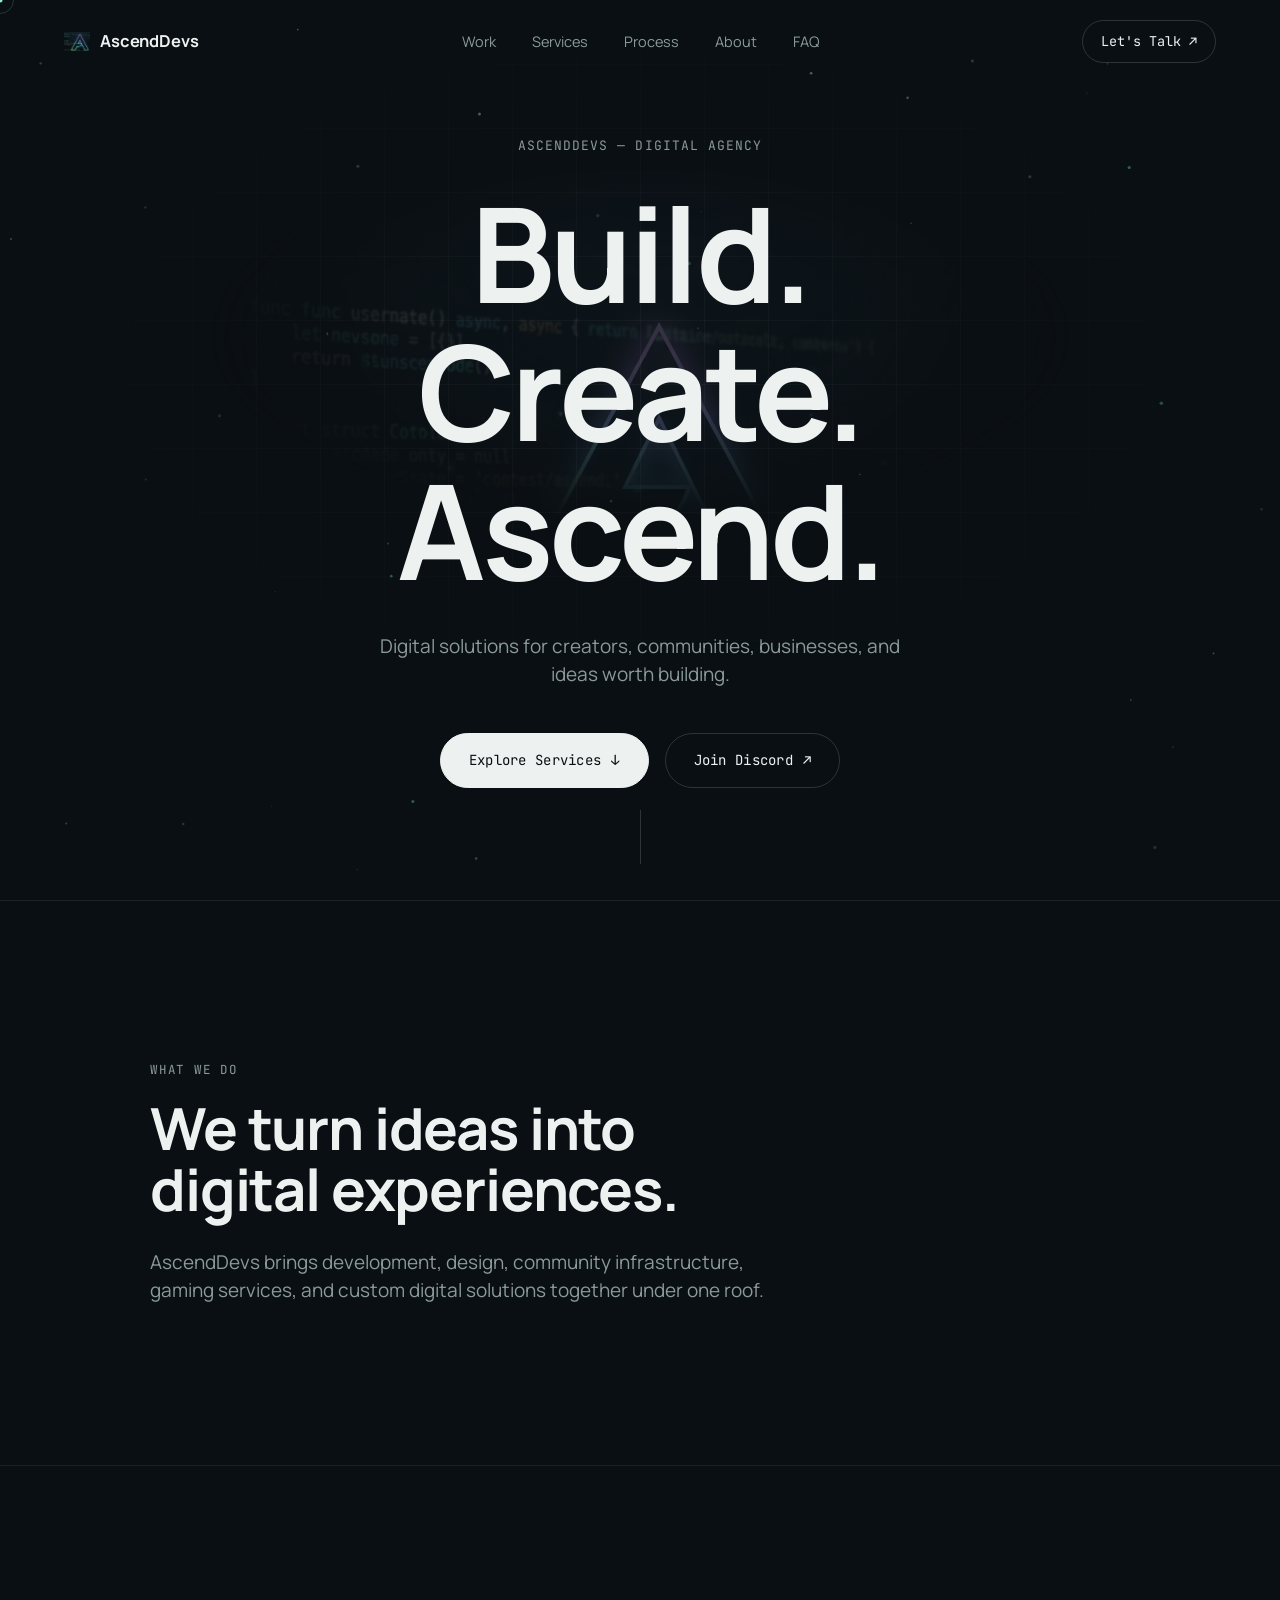
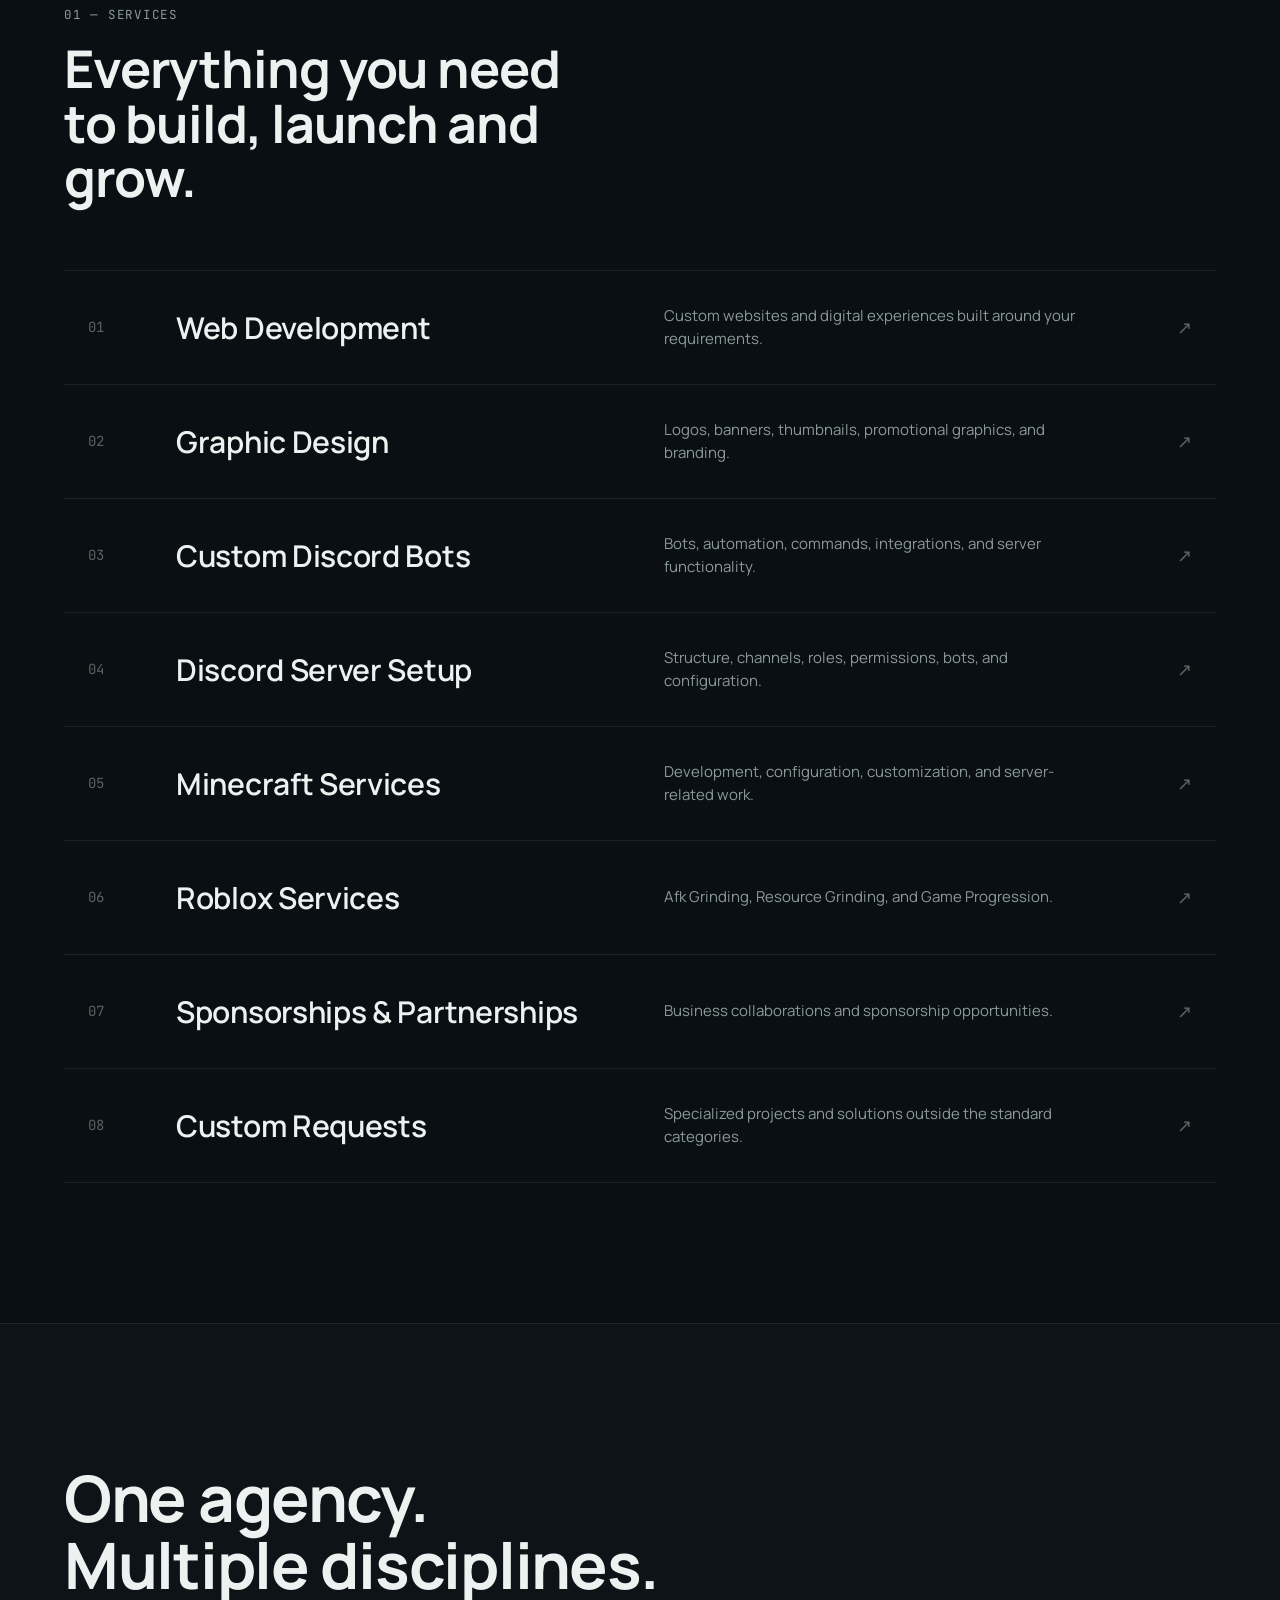
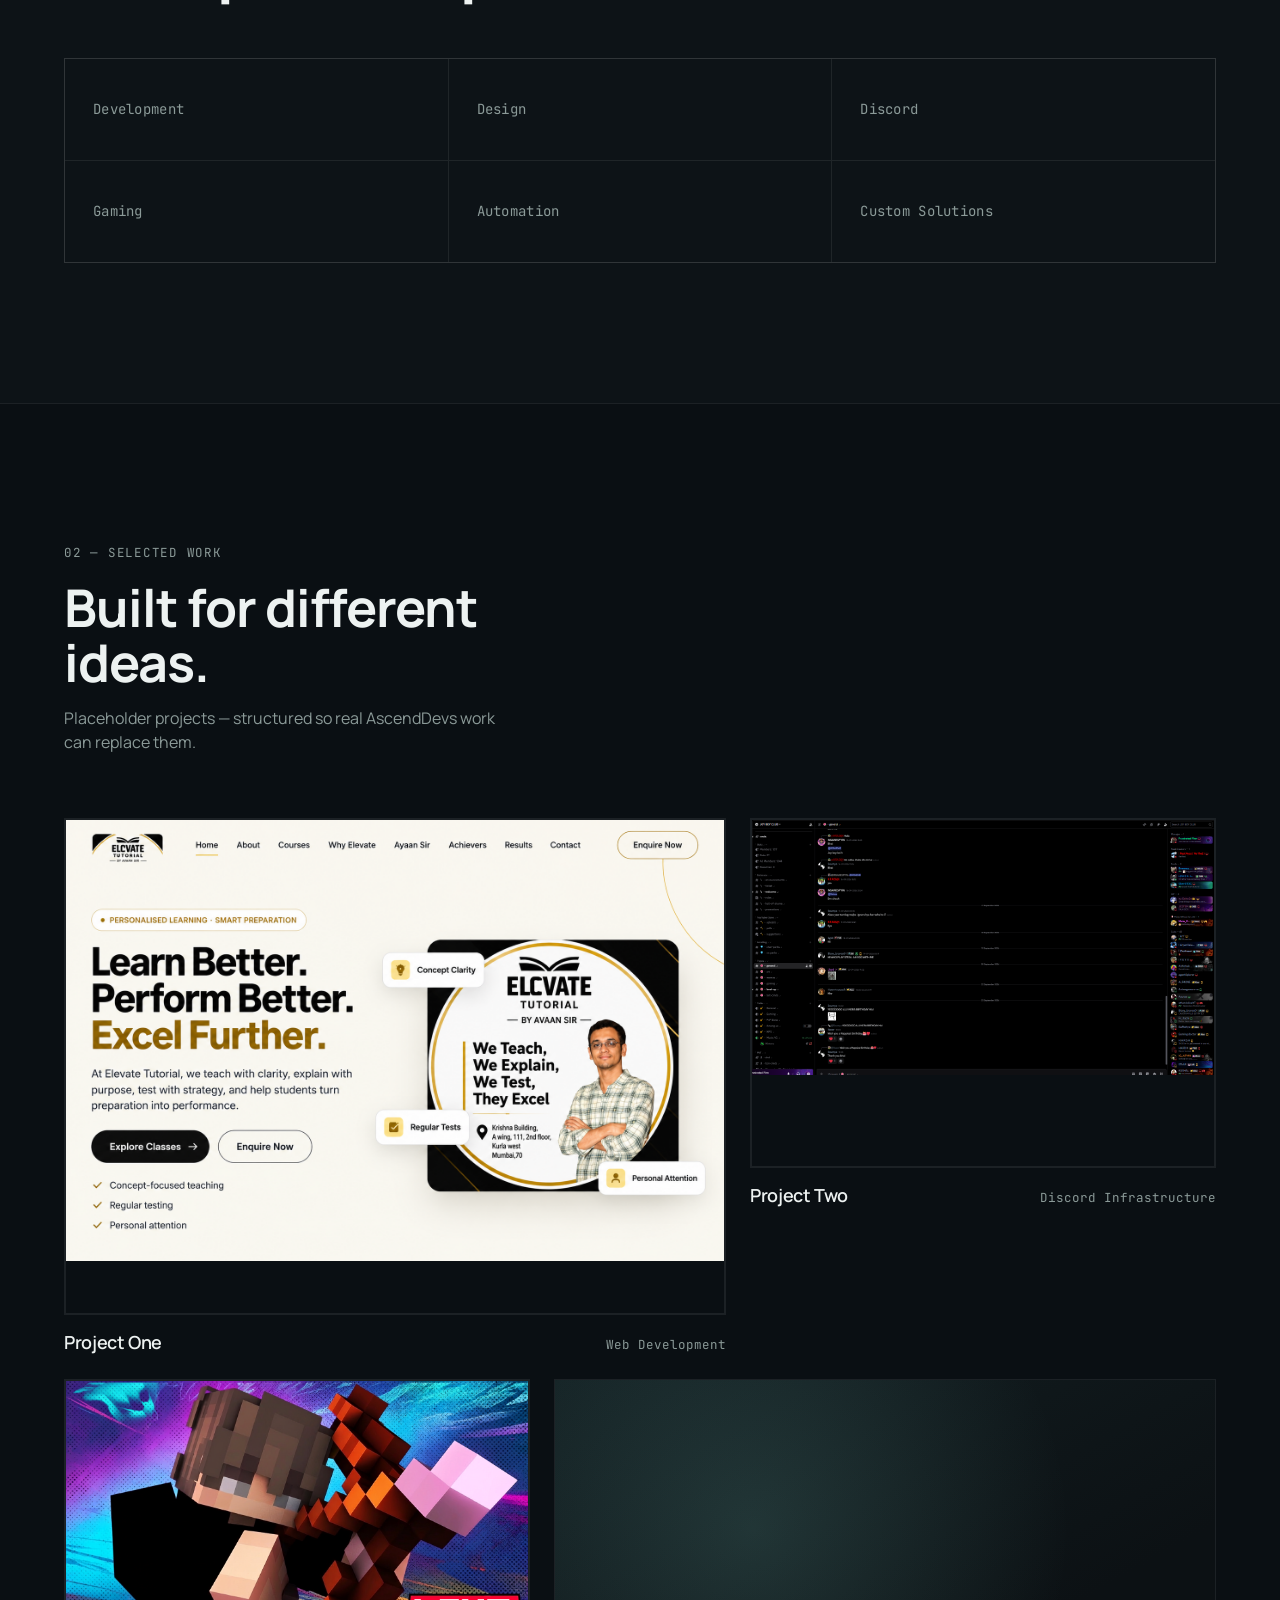
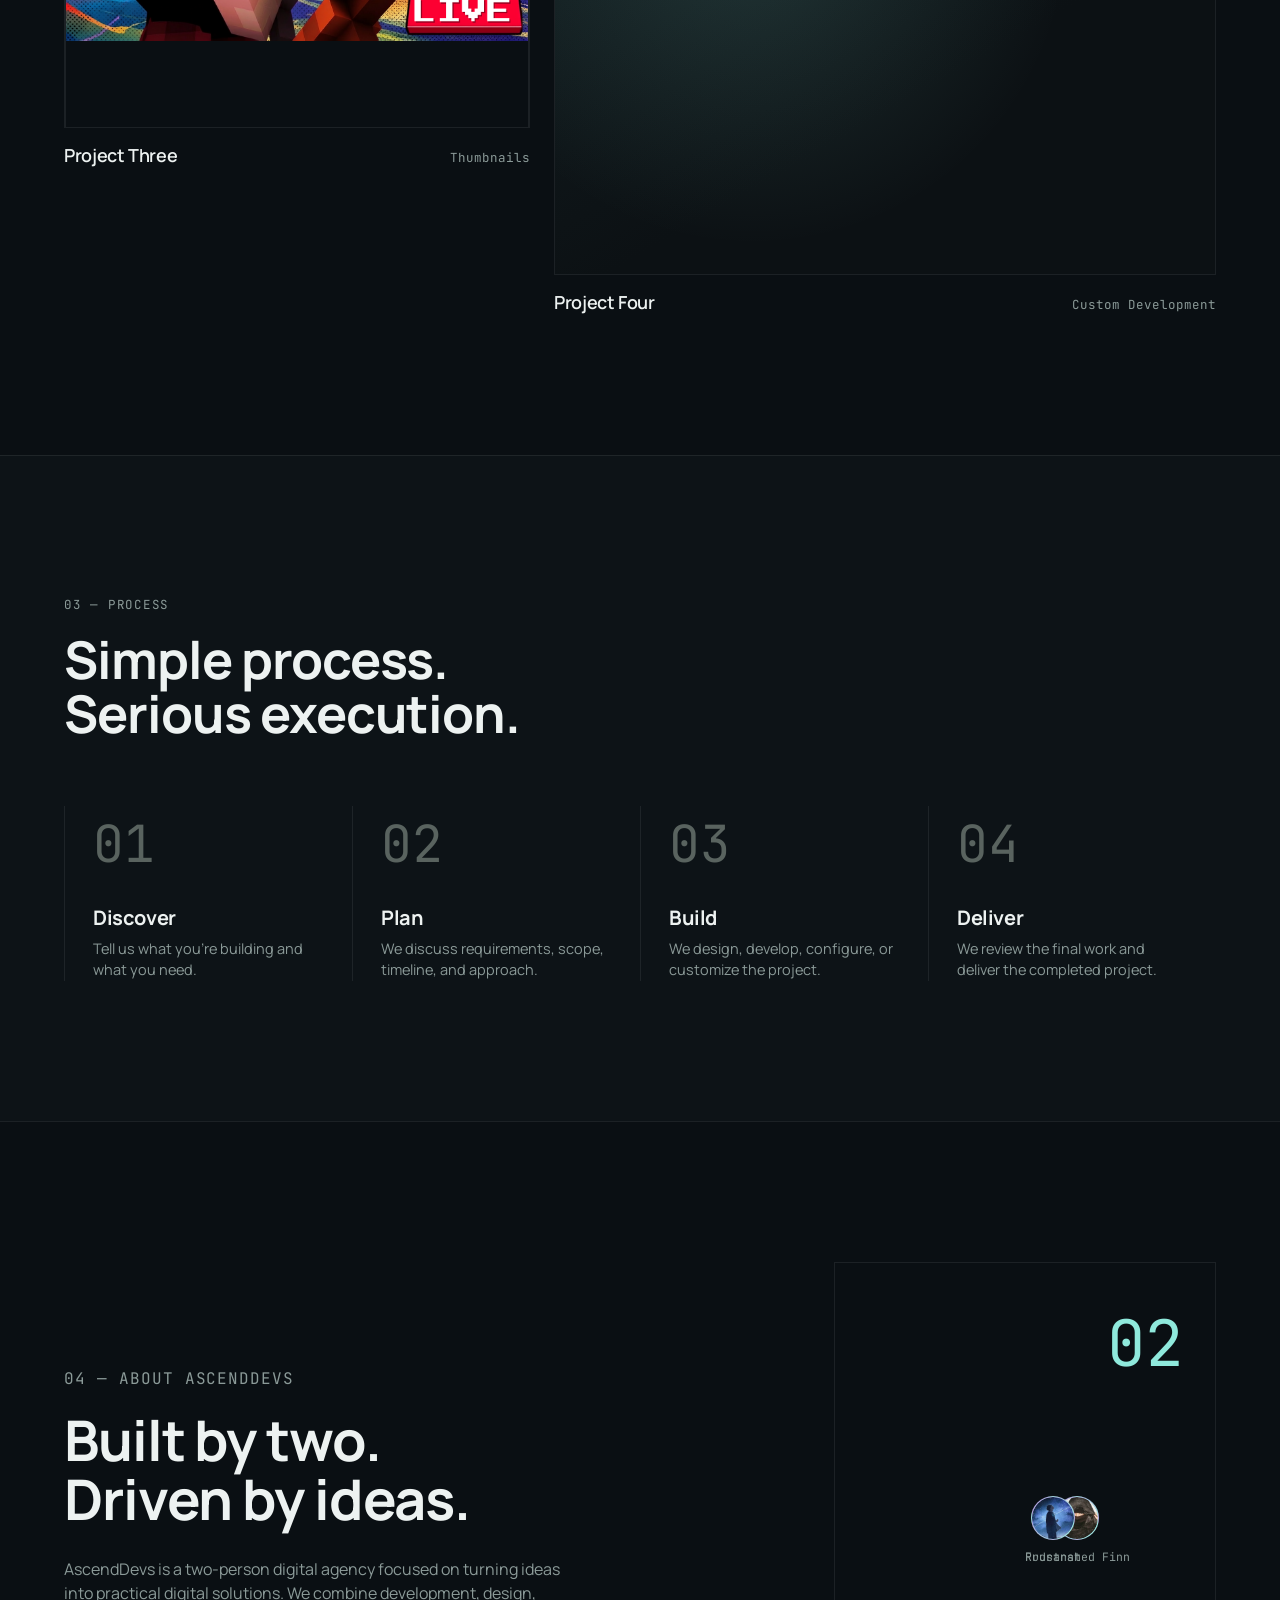
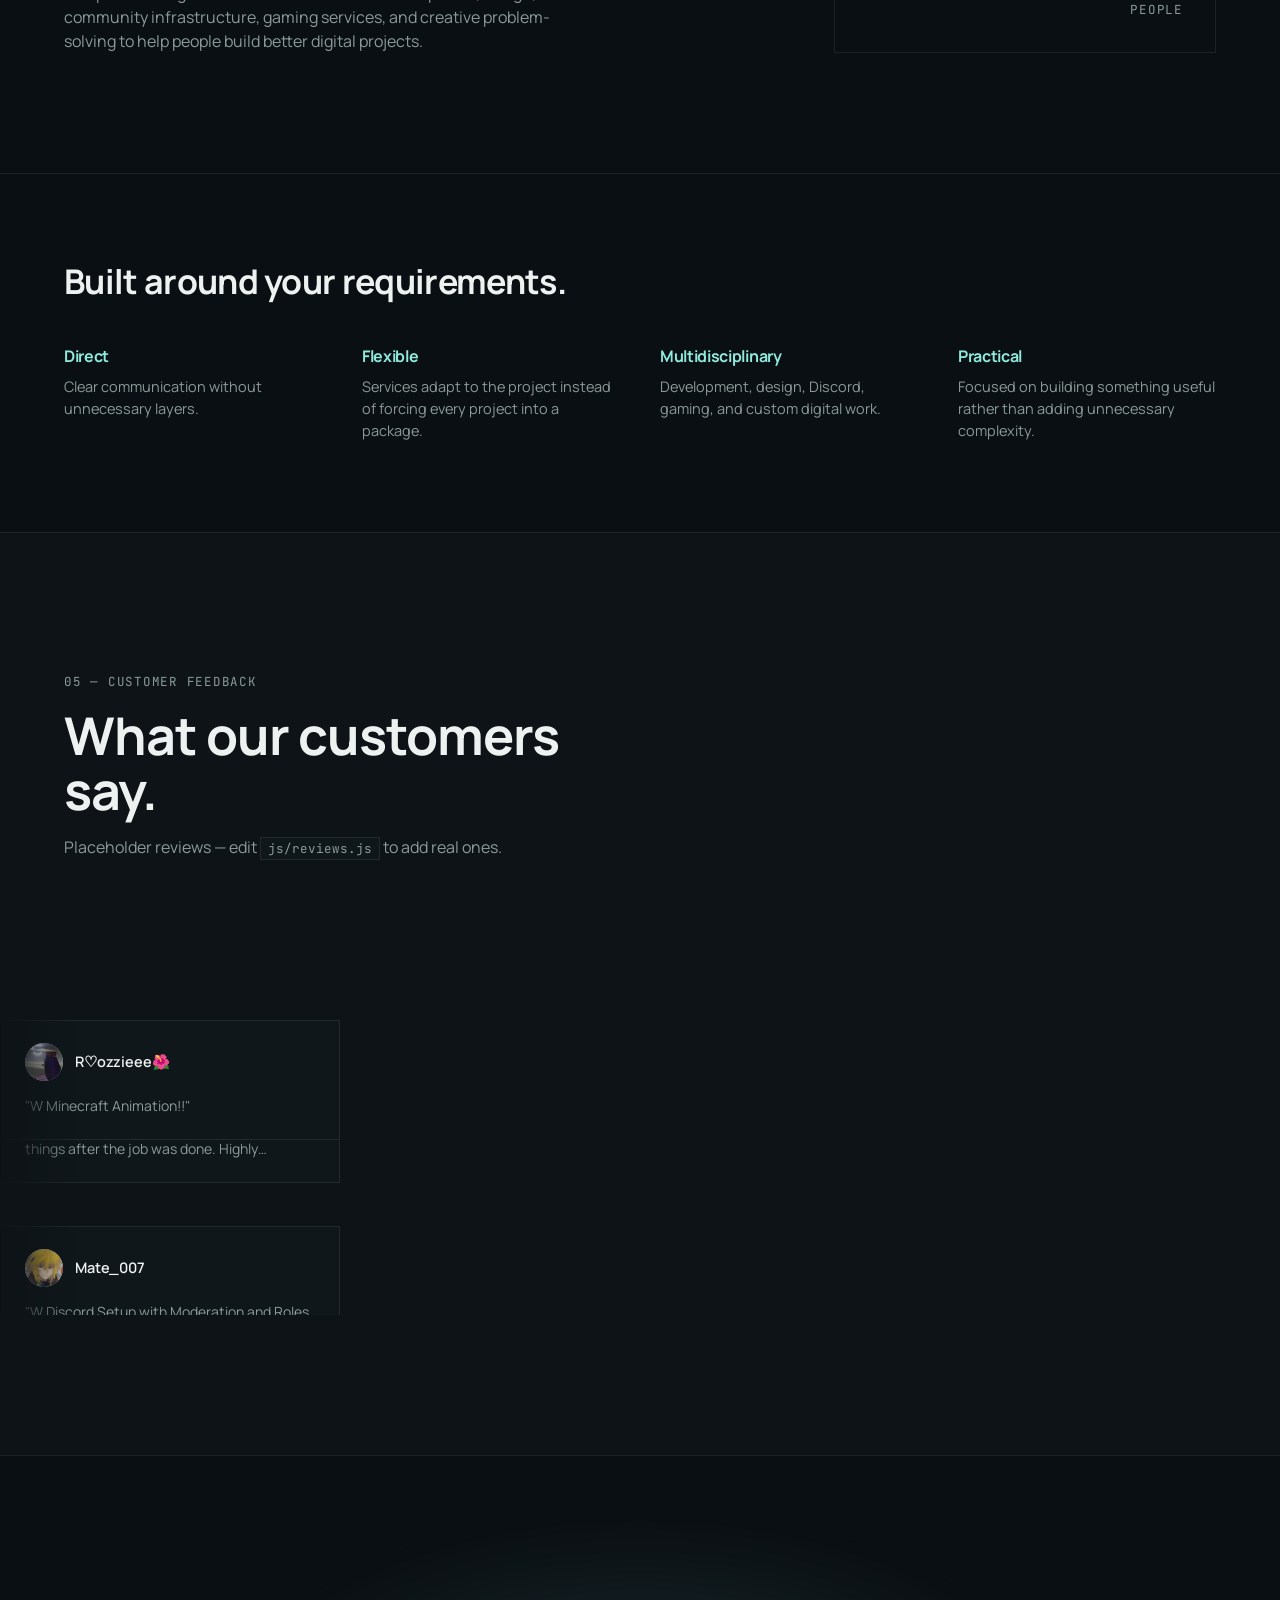
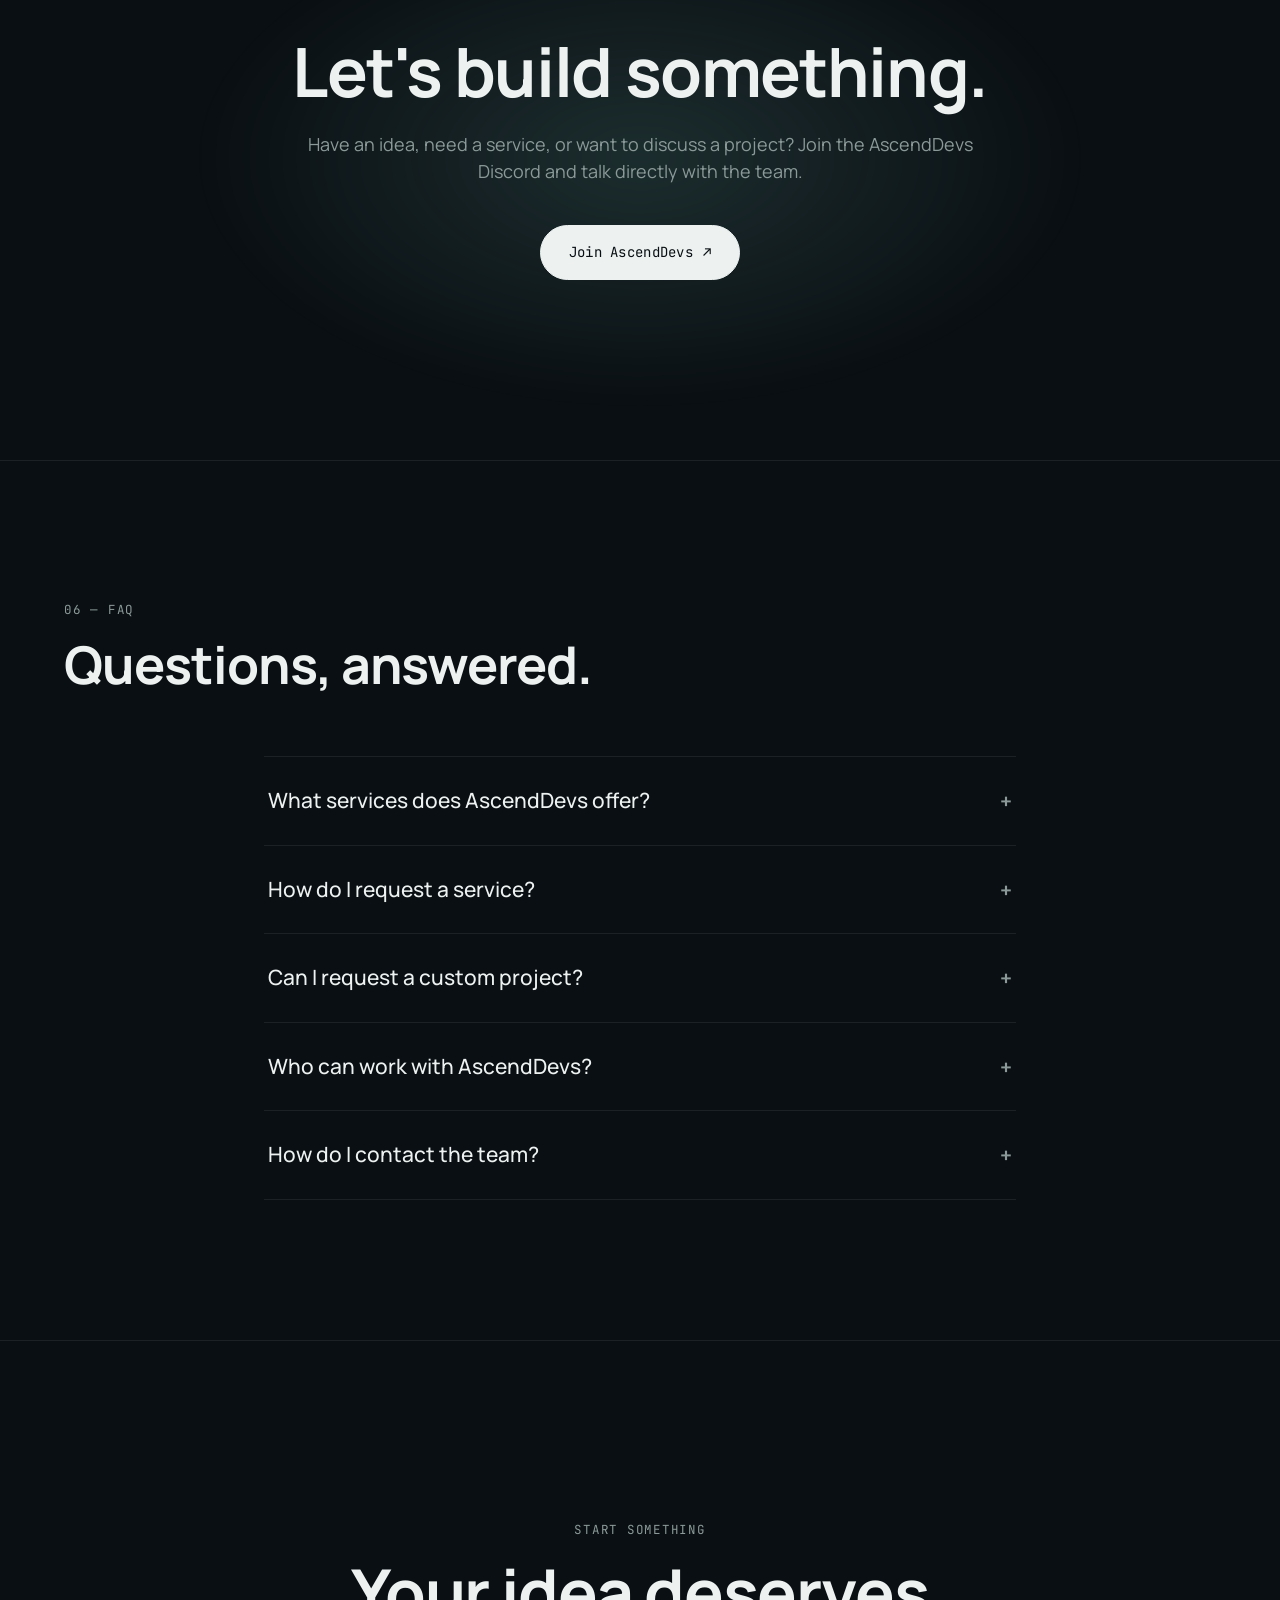
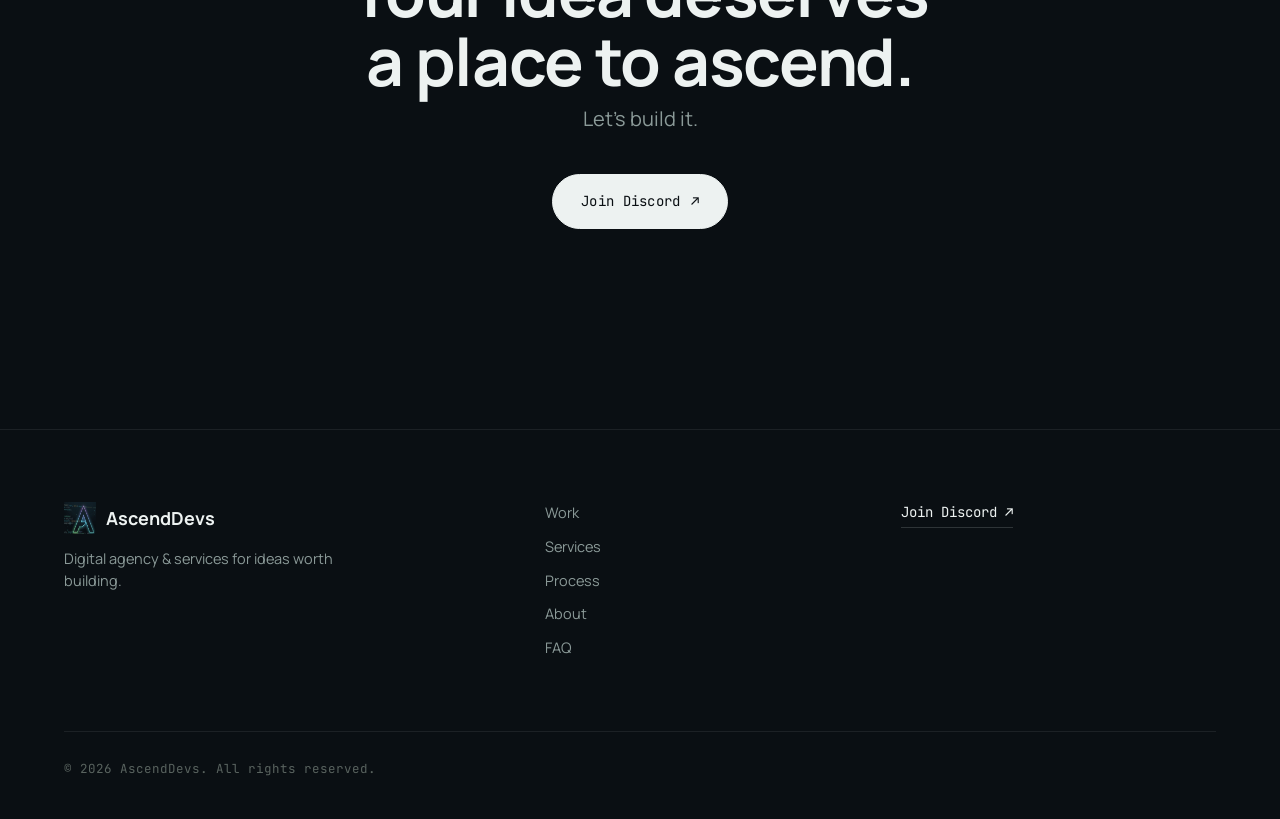
==== index.html @ 1dfc88ed "Add files via upload" ====
<!DOCTYPE html>
<html lang="en">
<head>
<meta charset="UTF-8">
<meta name="viewport" content="width=device-width, initial-scale=1.0, viewport-fit=cover">
<title>AscendDevs — Digital Agency & Services</title>
<meta name="description" content="AscendDevs is a professional digital agency providing web development, graphic design, custom Discord bots, Discord setup, Minecraft, Roblox, sponsorship, and custom digital services.">
<meta name="theme-color" content="#0a0f13">

<meta property="og:title" content="AscendDevs — Digital Agency & Services">
<meta property="og:description" content="Digital solutions for creators, communities, businesses, and ideas worth building.">
<meta property="og:type" content="website">
<meta property="og:image" content="assets/images/hero-visual.png">

<link rel="icon" type="image/png" sizes="32x32" href="assets/icons/favicon-32.png">
<link rel="icon" type="image/png" sizes="16x16" href="assets/icons/favicon-16.png">
<link rel="apple-touch-icon" sizes="180x180" href="assets/icons/favicon-180.png">

<link rel="preconnect" href="https://fonts.googleapis.com">
<link rel="preconnect" href="https://fonts.gstatic.com" crossorigin>
<link href="https://fonts.googleapis.com/css2?family=Manrope:wght@400;500;600;700;800&family=JetBrains+Mono:wght@400;500&display=swap" rel="stylesheet">

<link rel="stylesheet" href="css/style.css">
</head>
<body>

<!-- Loader -->
<div class="loader" id="loader" aria-hidden="true">
  <span class="loader__mark">AscendDevs</span>
</div>

<div class="cursor" id="cursor" aria-hidden="true">
  <span class="cursor__dot"></span>
  <span class="cursor__ring"></span>
</div>

<a class="skip-link" href="#main">Skip to content</a>

<!-- ============ NAV ============ -->
<header class="nav" id="nav">
  <div class="nav__inner">
    <a href="#top" class="nav__brand" aria-label="AscendDevs home">
      <img src="assets/logo/logo-icon-transparent.png" alt="" class="nav__mark" width="28" height="28">
      <span>AscendDevs</span>
    </a>

    <nav class="nav__links" aria-label="Primary">
      <a href="#work">Work</a>
      <a href="#services">Services</a>
      <a href="#process">Process</a>
      <a href="#about">About</a>
      <a href="#faq">FAQ</a>
    </nav>

    <a href="https://discord.gg/WDzhZU5xwJ" class="nav__cta" target="_blank" rel="noopener">
      Let's Talk <span class="arrow">↗</span>
    </a>

    <button class="nav__toggle" id="navToggle" aria-label="Open menu" aria-expanded="false" aria-controls="mobileMenu">
      <span></span><span></span>
    </button>
  </div>
</header>

<!-- Mobile menu -->
<div class="mobile-menu" id="mobileMenu">
  <nav aria-label="Mobile">
    <a href="#work">Work</a>
    <a href="#services">Services</a>
    <a href="#process">Process</a>
    <a href="#about">About</a>
    <a href="#faq">FAQ</a>
    <a href="https://discord.gg/WDzhZU5xwJ" target="_blank" rel="noopener" class="mobile-menu__cta">Join Discord ↗</a>
  </nav>
</div>

<main id="main">

  <!-- ============ HERO ============ -->
  <section class="hero" id="top">
    <div class="hero__field" aria-hidden="true">
      <img src="assets/images/hero-visual.png" alt="" class="hero__visual">
      <div class="hero__grid"></div>
      <canvas id="heroCanvas" class="hero__canvas"></canvas>
    </div>

    <div class="hero__content">
      <p class="reveal-line hero__label">AscendDevs — Digital Agency</p>
      <h1 class="hero__headline">
        <span class="reveal-line">Build.</span>
        <span class="reveal-line">Create.</span>
        <span class="reveal-line">Ascend.</span>
      </h1>
      <p class="reveal-line hero__sub">Digital solutions for creators, communities, businesses, and ideas worth building.</p>

      <div class="reveal-line hero__actions">
        <a href="#services" class="btn btn--primary">Explore Services <span class="arrow arrow--down">↓</span></a>
        <a href="https://discord.gg/WDzhZU5xwJ" target="_blank" rel="noopener" class="btn btn--ghost">Join Discord <span class="arrow">↗</span></a>
      </div>
    </div>

    <div class="hero__scroll" aria-hidden="true">
      <span></span>
    </div>
  </section>

  <!-- ============ INTRO ============ -->
  <section class="intro">
    <div class="intro__inner">
      <p class="eyebrow reveal">What we do</p>
      <h2 class="intro__statement reveal">We turn ideas into digital experiences.</h2>
      <p class="intro__body reveal">AscendDevs brings development, design, community infrastructure, gaming services, and custom digital solutions together under one roof.</p>
    </div>
  </section>

  <!-- ============ SERVICES ============ -->
  <section class="services" id="services">
    <div class="section-head">
      <p class="eyebrow reveal">01 — Services</p>
      <h2 class="reveal">Everything you need to build, launch and grow.</h2>
    </div>

    <div class="service-list">

      <a class="service-row reveal" href="#discord-cta">
        <span class="service-row__num">01</span>
        <span class="service-row__name">Web Development</span>
        <span class="service-row__desc">Custom websites and digital experiences built around your requirements.</span>
        <span class="service-row__arrow">↗</span>
      </a>

      <a class="service-row reveal" href="#discord-cta">
        <span class="service-row__num">02</span>
        <span class="service-row__name">Graphic Design</span>
        <span class="service-row__desc">Logos, banners, thumbnails, promotional graphics, and branding.</span>
        <span class="service-row__arrow">↗</span>
      </a>

      <a class="service-row reveal" href="#discord-cta">
        <span class="service-row__num">03</span>
        <span class="service-row__name">Custom Discord Bots</span>
        <span class="service-row__desc">Bots, automation, commands, integrations, and server functionality.</span>
        <span class="service-row__arrow">↗</span>
      </a>

      <a class="service-row reveal" href="#discord-cta">
        <span class="service-row__num">04</span>
        <span class="service-row__name">Discord Server Setup</span>
        <span class="service-row__desc">Structure, channels, roles, permissions, bots, and configuration.</span>
        <span class="service-row__arrow">↗</span>
      </a>

      <a class="service-row reveal" href="#discord-cta">
        <span class="service-row__num">05</span>
        <span class="service-row__name">Minecraft Services</span>
        <span class="service-row__desc">Development, configuration, customization, and server-related work.</span>
        <span class="service-row__arrow">↗</span>
      </a>

      <a class="service-row reveal" href="#discord-cta">
        <span class="service-row__num">06</span>
        <span class="service-row__name">Roblox Services</span>
        <span class="service-row__desc">Afk Grinding, Resource Grinding, and Game Progression.</span>
        <span class="service-row__arrow">↗</span>
      </a>

      <a class="service-row reveal" href="#discord-cta">
        <span class="service-row__num">07</span>
        <span class="service-row__name">Sponsorships &amp; Partnerships</span>
        <span class="service-row__desc">Business collaborations and sponsorship opportunities.</span>
        <span class="service-row__arrow">↗</span>
      </a>

      <a class="service-row reveal" href="#discord-cta">
        <span class="service-row__num">08</span>
        <span class="service-row__name">Custom Requests</span>
        <span class="service-row__desc">Specialized projects and solutions outside the standard categories.</span>
        <span class="service-row__arrow">↗</span>
      </a>

    </div>
  </section>

  <!-- ============ CAPABILITIES ============ -->
  <section class="capabilities">
    <div class="capabilities__inner">
      <h2 class="reveal">One agency.<br>Multiple disciplines.</h2>
      <ul class="capabilities__list">
        <li class="reveal">Development</li>
        <li class="reveal">Design</li>
        <li class="reveal">Discord</li>
        <li class="reveal">Gaming</li>
        <li class="reveal">Automation</li>
        <li class="reveal">Custom Solutions</li>
      </ul>
    </div>
  </section>

  <!-- ============ SELECTED WORK ============ -->
  <section class="work" id="work">
    <div class="section-head">
      <p class="eyebrow reveal">02 — Selected work</p>
      <h2 class="reveal">Built for different ideas.</h2>
      <p class="section-head__note reveal">Placeholder projects — structured so real AscendDevs work can replace them.</p>
    </div>

    <div class="work-grid">
      <a class="work-item work-item--a reveal" href="#discord-cta">
        <div class="work-item__frame">
          <div class="work-item__frame">
       <img
          src="assets/images/project-1.png"
          alt="Discord Infrastructure"
          class="work-item__image"
  >
      </div>
        </div>
        <div class="work-item__meta">
          <h3>Project One</h3>
          <span>Web Development</span>
        </div>
      </a>

      <a class="work-item work-item--b reveal" href="#discord-cta">
        <div class="work-item__frame">
          <div class="work-item__frame">
      <img
         src="assets/images/project-2.png"
         alt="Discord Infrastructure"
         class="work-item__image"
  >
      </div>
        </div>
        <div class="work-item__meta">
          <h3>Project Two</h3>
          <span>Discord Infrastructure</span>
        </div>
      </a>

      <a class="work-item work-item--c reveal" href="#discord-cta">
        <div class="work-item__frame">
          <div class="work-item__frame">
      <img
         src="assets/images/project-3.png"
         alt="Discord Infrastructure"
        class="work-item__image"
  >
     </div>
        </div>
        <div class="work-item__meta">
          <h3>Project Three</h3>
          <span>Thumbnails</span>
        </div>
      </a>

      <a class="work-item work-item--d reveal" href="#discord-cta">
        <div class="work-item__frame">
          <div class="work-item__placeholder" data-tone="4"></div>
        </div>
        <div class="work-item__meta">
          <h3>Project Four</h3>
          <span>Custom Development</span>
        </div>
      </a>
    </div>
  </section>

  <!-- ============ PROCESS ============ -->
  <section class="process" id="process">
    <div class="section-head">
      <p class="eyebrow reveal">03 — Process</p>
      <h2 class="reveal">Simple process. Serious execution.</h2>
    </div>

    <div class="process-list">
      <div class="process-step reveal">
        <span class="process-step__num">01</span>
        <h3>Discover</h3>
        <p>Tell us what you're building and what you need.</p>
      </div>
      <div class="process-step reveal">
        <span class="process-step__num">02</span>
        <h3>Plan</h3>
        <p>We discuss requirements, scope, timeline, and approach.</p>
      </div>
      <div class="process-step reveal">
        <span class="process-step__num">03</span>
        <h3>Build</h3>
        <p>We design, develop, configure, or customize the project.</p>
      </div>
      <div class="process-step reveal">
        <span class="process-step__num">04</span>
        <h3>Deliver</h3>
        <p>We review the final work and deliver the completed project.</p>
      </div>
    </div>
  </section>

  <!-- ============ ABOUT ============ -->
  <section class="about" id="about">
    <div class="about__inner">
      <div class="about__text">
        <p class="eyebrow reveal">04 — About AscendDevs</p>
        <h2 class="reveal">Built by two.<br>Driven by ideas.</h2>
        <p class="reveal">AscendDevs is a two-person digital agency focused on turning ideas into practical digital solutions. We combine development, design, community infrastructure, gaming services, and creative problem-solving to help people build better digital projects.</p>
      </div>
      <div class="about__figure reveal">
        <span class="about__figure-num">02</span>
        <div class="about__orbit" aria-label="AscendDevs team"></div>
        <span class="about__figure-label">People</span>
      </div>
    </div>

    <!-- Principles -->
    <div class="principles">
      <h3 class="reveal">Built around your requirements.</h3>
      <div class="principles__grid">
        <div class="principle reveal">
          <h4>Direct</h4>
          <p>Clear communication without unnecessary layers.</p>
        </div>
        <div class="principle reveal">
          <h4>Flexible</h4>
          <p>Services adapt to the project instead of forcing every project into a package.</p>
        </div>
        <div class="principle reveal">
          <h4>Multidisciplinary</h4>
          <p>Development, design, Discord, gaming, and custom digital work.</p>
        </div>
        <div class="principle reveal">
          <h4>Practical</h4>
          <p>Focused on building something useful rather than adding unnecessary complexity.</p>
        </div>
      </div>
    </div>
  </section>

  <!-- ============ CUSTOMER FEEDBACK ============ -->
  <section class="feedback" id="feedback">
    <div class="section-head">
      <p class="eyebrow reveal">05 — Customer Feedback</p>
      <h2 class="reveal">What our customers say.</h2>
      <p class="section-head__note reveal">Placeholder reviews — edit <code>js/reviews.js</code> to add real ones.</p>
    </div>

    <div class="feedback__viewport" aria-label="Customer reviews">
      <div class="feedback__lane" data-lane="1"></div>
      <div class="feedback__lane" data-lane="2"></div>
    </div>
  </section>

  <!-- ============ DISCORD CTA ============ -->
  <section class="discord-cta" id="discord-cta">
    <div class="discord-cta__glow" aria-hidden="true"></div>
    <div class="discord-cta__inner">
      <h2 class="reveal">Let's build something.</h2>
      <p class="reveal">Have an idea, need a service, or want to discuss a project? Join the AscendDevs Discord and talk directly with the team.</p>
      <a href="https://discord.gg/WDzhZU5xwJ" target="_blank" rel="noopener" class="btn btn--primary reveal">
        Join AscendDevs <span class="arrow">↗</span>
      </a>
    </div>
  </section>

  <!-- ============ FAQ ============ -->
  <section class="faq" id="faq">
    <div class="section-head">
      <p class="eyebrow reveal">06 — FAQ</p>
      <h2 class="reveal">Questions, answered.</h2>
    </div>

    <div class="accordion reveal">
      <div class="accordion__item">
        <button class="accordion__trigger" aria-expanded="false">
          <span>What services does AscendDevs offer?</span>
          <span class="accordion__icon">+</span>
        </button>
        <div class="accordion__panel">
          <p>Development, design, Discord services, Minecraft, Roblox, sponsorships/partnerships, and custom requests.</p>
        </div>
      </div>

      <div class="accordion__item">
        <button class="accordion__trigger" aria-expanded="false">
          <span>How do I request a service?</span>
          <span class="accordion__icon">+</span>
        </button>
        <div class="accordion__panel">
          <p>Join the AscendDevs Discord and discuss your requirements with the team.</p>
        </div>
      </div>

      <div class="accordion__item">
        <button class="accordion__trigger" aria-expanded="false">
          <span>Can I request a custom project?</span>
          <span class="accordion__icon">+</span>
        </button>
        <div class="accordion__panel">
          <p>Yes. Custom requests can be discussed with the team.</p>
        </div>
      </div>

      <div class="accordion__item">
        <button class="accordion__trigger" aria-expanded="false">
          <span>Who can work with AscendDevs?</span>
          <span class="accordion__icon">+</span>
        </button>
        <div class="accordion__panel">
          <p>Creators, communities, businesses, developers, individuals, and gaming projects.</p>
        </div>
      </div>

      <div class="accordion__item">
        <button class="accordion__trigger" aria-expanded="false">
          <span>How do I contact the team?</span>
          <span class="accordion__icon">+</span>
        </button>
        <div class="accordion__panel">
          <p>Through the official AscendDevs Discord server.</p>
        </div>
      </div>
    </div>
  </section>

  <!-- ============ FINAL CTA ============ -->
  <section class="final-cta">
    <div class="final-cta__inner">
      <p class="eyebrow reveal">Start something</p>
      <h2 class="reveal">Your idea deserves<br>a place to ascend.</h2>
      <p class="final-cta__sub reveal">Let's build it.</p>
      <a href="https://discord.gg/WDzhZU5xwJ" target="_blank" rel="noopener" class="btn btn--primary reveal">
        Join Discord <span class="arrow">↗</span>
      </a>
    </div>
  </section>

</main>

<!-- ============ FOOTER ============ -->
<footer class="footer">
  <div class="footer__top">
    <a href="#top" class="footer__brand">
      <img src="assets/logo/logo-icon-transparent.png" alt="AscendDevs" width="32" height="32">
      <span>AscendDevs</span>
    </a>
    <p>Digital agency &amp; services for ideas worth building.</p>
  </div>

  <nav class="footer__nav" aria-label="Footer">
    <a href="#work">Work</a>
    <a href="#services">Services</a>
    <a href="#process">Process</a>
    <a href="#about">About</a>
    <a href="#faq">FAQ</a>
  </nav>

  <a class="footer__discord" href="https://discord.gg/WDzhZU5xwJ" target="_blank" rel="noopener">Join Discord ↗</a>

  <div class="footer__bottom">
    <span>© 2026 AscendDevs. All rights reserved.</span>
  </div>
</footer>

<script src="js/main.js"></script>
<script src="js/reviews.js"></script>
<script src="js/team.js"></script>
</body>
</html>
---- css/style.css ----
/* =============================================================
   ASCENDDEVS — DESIGN TOKENS
============================================================= */
:root{
  /* color */
  --void:        #0a0f13;
  --void-2:      #0d1317;
  --panel:       #10171b;
  --panel-2:     #131a1f;
  --line:        rgba(237,242,241,0.08);
  --line-strong: rgba(237,242,241,0.16);
  --ink:         #edf2f1;
  --ink-dim:     #8b9a98;
  --ink-faint:   #59635f;
  --cyan:        #8fe9dc;
  --violet:      #a98cd9;
  --gradient:    linear-gradient(120deg, var(--violet), var(--cyan));

  /* type */
  --font-display: 'Manrope', -apple-system, BlinkMacSystemFont, sans-serif;
  --font-mono:    'JetBrains Mono', ui-monospace, SFMono-Regular, monospace;

  /* layout */
  --gutter: clamp(24px, 5vw, 72px);
  --max: 1440px;
  --nav-h: 84px;

  /* motion */
  --ease: cubic-bezier(.16,.84,.44,1);
  --fast: 220ms;
  --med: 480ms;
}

@media (prefers-reduced-motion: reduce){
  *{ animation-duration: 0.001ms !important; animation-iteration-count: 1 !important; transition-duration: 0.001ms !important; scroll-behavior: auto !important; }
}

/* =============================================================
   RESET
============================================================= */
*, *::before, *::after{ box-sizing: border-box; margin: 0; padding: 0; }
html{ scroll-behavior: smooth; scroll-padding-top: var(--nav-h); }
body{
  background: var(--void);
  color: var(--ink);
  font-family: var(--font-display);
  font-size: 16px;
  line-height: 1.5;
  -webkit-font-smoothing: antialiased;
  overflow-x: hidden;
}
img{ max-width: 100%; display: block; }
a{ color: inherit; text-decoration: none; }
ul{ list-style: none; }
button{ font: inherit; color: inherit; background: none; border: none; cursor: pointer; }
h1,h2,h3,h4{ font-weight: 700; letter-spacing: -0.02em; line-height: 1.05; }

.skip-link{
  position: absolute; left: -999px; top: 0; z-index: 999;
  background: var(--ink); color: var(--void); padding: 12px 18px; border-radius: 4px;
}
.skip-link:focus{ left: 16px; top: 16px; }

:focus-visible{ outline: 2px solid var(--cyan); outline-offset: 3px; }

::selection{ background: var(--cyan); color: var(--void); }

/* =============================================================
   SHARED PRIMITIVES
============================================================= */
.eyebrow{
  font-family: var(--font-mono);
  font-size: 12.5px;
  letter-spacing: 0.06em;
  text-transform: uppercase;
  color: var(--ink-dim);
  margin-bottom: 18px;
}

.section-head{
  max-width: var(--max);
  margin: 0 auto;
  padding: 0 var(--gutter);
  margin-bottom: 64px;
}
.section-head h2{ font-size: clamp(30px, 4.2vw, 52px); max-width: 16ch; }
.section-head__note{ color: var(--ink-dim); margin-top: 16px; max-width: 46ch; }

.arrow{ display: inline-block; transition: transform var(--fast) var(--ease); }
.arrow--down{ display: inline-block; }

.btn{
  display: inline-flex; align-items: center; gap: 10px;
  font-family: var(--font-mono);
  font-size: 14px;
  letter-spacing: 0.02em;
  padding: 16px 28px;
  border-radius: 100px;
  border: 1px solid var(--line-strong);
  transition: border-color var(--fast) var(--ease), background var(--fast) var(--ease), transform var(--fast) var(--ease), color var(--fast) var(--ease);
}
.btn--primary{
  background: var(--ink);
  color: var(--void);
  border-color: var(--ink);
}
.btn--primary:hover{
  background: var(--cyan);
  border-color: var(--cyan);
  transform: translateY(-2px);
}
.btn--ghost{ color: var(--ink); }
.btn--ghost:hover{
  border-color: var(--cyan);
  color: var(--cyan);
  transform: translateY(-2px);
}
.btn:hover .arrow{ transform: translate(2px,-2px); }
.btn:hover .arrow--down{ transform: translateY(2px); }

/* =============================================================
   LOADER
============================================================= */
.loader{
  position: fixed; inset: 0; z-index: 9999;
  background: var(--void);
  display: flex; align-items: center; justify-content: center;
  transition: opacity 480ms var(--ease), visibility 480ms var(--ease);
}
.loader__mark{
  font-family: var(--font-mono);
  font-size: 14px;
  letter-spacing: 0.08em;
  color: var(--ink-dim);
  opacity: 0;
  animation: loaderFade 900ms var(--ease) forwards;
}
@keyframes loaderFade{
  0%{ opacity: 0; letter-spacing: 0.24em; }
  60%{ opacity: 1; }
  100%{ opacity: 1; letter-spacing: 0.08em; }
}
.loader.is-hidden{ opacity: 0; visibility: hidden; pointer-events: none; }

/* =============================================================
   CUSTOM CURSOR (desktop only)
============================================================= */
.cursor{ display: none; }
@media (hover: hover) and (pointer: fine){
  .cursor{
    display: block;
    position: fixed; top: 0; left: 0; z-index: 9998;
    pointer-events: none;
    transform: translate(-50%,-50%);
  }
  .cursor__dot{
    position: absolute; top: 0; left: 0;
    width: 5px; height: 5px; border-radius: 50%;
    background: var(--cyan);
    transform: translate(-50%,-50%);
  }
  .cursor__ring{
    position: absolute; top: 0; left: 0;
    width: 28px; height: 28px; border-radius: 50%;
    border: 1px solid var(--line-strong);
    transform: translate(-50%,-50%);
    transition: width var(--fast) var(--ease), height var(--fast) var(--ease), border-color var(--fast) var(--ease);
  }
  .cursor.is-active .cursor__ring{
    width: 46px; height: 46px;
    border-color: var(--cyan);
  }
}

/* =============================================================
   NAVIGATION
============================================================= */
.nav{
  position: fixed; top: 0; left: 0; right: 0; z-index: 500;
  height: var(--nav-h);
  transition: background var(--fast) var(--ease), border-color var(--fast) var(--ease), backdrop-filter var(--fast) var(--ease);
  border-bottom: 1px solid transparent;
}
.nav.is-scrolled{
  background: rgba(10,15,19,0.72);
  backdrop-filter: blur(14px);
  -webkit-backdrop-filter: blur(14px);
  border-bottom-color: var(--line);
}
.nav__inner{
  max-width: var(--max); margin: 0 auto; height: 100%;
  padding: 0 var(--gutter);
  display: flex; align-items: center; justify-content: space-between;
  gap: 24px;
}
.nav__brand{
  display: flex; align-items: center; gap: 10px;
  font-weight: 700; font-size: 16.5px; letter-spacing: -0.01em;
  flex-shrink: 0;
}
.nav__mark{ width: 26px; height: 26px; object-fit: contain; }

.nav__links{ display: flex; align-items: center; gap: 36px; margin: 0 auto; }
.nav__links a{
  font-size: 14.5px; color: var(--ink-dim);
  position: relative;
  transition: color var(--fast) var(--ease);
}
.nav__links a::after{
  content: ''; position: absolute; left: 0; right: 0; bottom: -6px; height: 1px;
  background: var(--cyan);
  transform: scaleX(0); transform-origin: left;
  transition: transform var(--fast) var(--ease);
}
.nav__links a:hover{ color: var(--ink); }
.nav__links a:hover::after{ transform: scaleX(1); }

.nav__cta{
  font-family: var(--font-mono); font-size: 13.5px;
  display: flex; align-items: center; gap: 8px;
  padding: 10px 18px;
  border: 1px solid var(--line-strong);
  border-radius: 100px;
  flex-shrink: 0;
  transition: border-color var(--fast) var(--ease), color var(--fast) var(--ease);
}
.nav__cta:hover{ border-color: var(--cyan); color: var(--cyan); }
.nav__cta:hover .arrow{ transform: translate(2px,-2px); }

.nav__toggle{
  display: none; flex-direction: column; justify-content: center; gap: 5px;
  width: 32px; height: 32px;
}
.nav__toggle span{
  display: block; height: 1px; width: 100%; background: var(--ink);
  transition: transform var(--fast) var(--ease), opacity var(--fast) var(--ease);
}
.nav__toggle.is-open span:first-child{ transform: translateY(3px) rotate(45deg); }
.nav__toggle.is-open span:last-child{ transform: translateY(-3px) rotate(-45deg); }

.mobile-menu{
  position: fixed; inset: var(--nav-h) 0 0 0; z-index: 480;
  background: var(--void);
  display: flex; flex-direction: column;
  padding: 32px var(--gutter);
  transform: translateY(-8px);
  opacity: 0; visibility: hidden;
  transition: opacity var(--med) var(--ease), transform var(--med) var(--ease), visibility var(--med) var(--ease);
}
.mobile-menu.is-open{ opacity: 1; visibility: visible; transform: translateY(0); }
.mobile-menu nav{ display: flex; flex-direction: column; gap: 4px; }
.mobile-menu a{
  font-size: 28px; font-weight: 600; letter-spacing: -0.02em;
  padding: 16px 0; border-bottom: 1px solid var(--line);
}
.mobile-menu__cta{ color: var(--cyan) !important; }

/* =============================================================
   HERO
============================================================= */
.hero{
  position: relative;
  min-height: 100svh;
  display: flex; flex-direction: column; align-items: center; justify-content: center;
  padding: calc(var(--nav-h) + 40px) var(--gutter) 100px;
  overflow: hidden;
  text-align: center;
}
.hero__field{ position: absolute; inset: 0; z-index: 0; }
.hero__visual{
  position: absolute; top: 42%; left: 50%;
  width: min(980px, 130vw);
  transform: translate(-50%,-50%);
  opacity: 0.28;
  filter: saturate(0.9);
  mask-image: radial-gradient(ellipse 58% 58% at 50% 40%, black 35%, transparent 76%);
  -webkit-mask-image: radial-gradient(ellipse 58% 58% at 50% 40%, black 35%, transparent 76%);
}
.hero__grid{
  position: absolute; inset: 0;
  background-image:
    linear-gradient(to right, rgba(237,242,241,0.035) 1px, transparent 1px),
    linear-gradient(to bottom, rgba(237,242,241,0.035) 1px, transparent 1px);
  background-size: 64px 64px;
  mask-image: radial-gradient(ellipse 70% 60% at 50% 40%, black 10%, transparent 75%);
  -webkit-mask-image: radial-gradient(ellipse 70% 60% at 50% 40%, black 10%, transparent 75%);
}
.hero__canvas{ position: absolute; inset: 0; width: 100%; height: 100%; opacity: 0.6; }

.hero__content{ position: relative; z-index: 2; max-width: 900px; }
.hero__label{
  font-family: var(--font-mono);
  font-size: 13px; letter-spacing: 0.08em; text-transform: uppercase;
  color: var(--ink-dim);
  margin-bottom: 28px;
}
.hero__headline{
  font-size: clamp(56px, 11vw, 132px);
  letter-spacing: -0.03em;
  display: flex; flex-direction: column; align-items: center;
}
.hero__headline span{ overflow: hidden; }
.hero__sub{
  margin: 32px auto 0;
  max-width: 46ch;
  color: var(--ink-dim);
  font-size: clamp(16px, 1.6vw, 19px);
}
.hero__actions{
  margin-top: 44px;
  display: flex; align-items: center; justify-content: center; gap: 16px; flex-wrap: wrap;
}

.hero__scroll{
  position: absolute; bottom: 36px; left: 50%; transform: translateX(-50%);
  width: 1px; height: 54px;
  background: var(--line-strong);
  z-index: 2;
  overflow: hidden;
}
.hero__scroll span{
  position: absolute; top: -100%; left: 0; width: 100%; height: 100%;
  background: var(--cyan);
  animation: scrollLine 2.2s var(--ease) infinite;
}
@keyframes scrollLine{
  0%{ top: -100%; } 60%{ top: 100%; } 100%{ top: 100%; }
}

/* reveal-line (hero headline masked reveal) */
.reveal-line span, .hero__headline .reveal-line{ display: inline-block; }
.reveal-line{
  opacity: 0;
  transform: translateY(120%);
}
.js-ready .reveal-line{
  animation: lineUp 900ms var(--ease) forwards;
}
@keyframes lineUp{ to{ opacity: 1; transform: translateY(0); } }

/* =============================================================
   INTRO
============================================================= */
.intro{ padding: 160px var(--gutter); border-top: 1px solid var(--line); }
.intro__inner{ max-width: 980px; margin: 0 auto; }
.intro__statement{
  font-size: clamp(30px, 5vw, 58px);
  max-width: 15ch;
  margin-bottom: 28px;
}
.intro__body{ color: var(--ink-dim); font-size: clamp(16px, 1.6vw, 19px); max-width: 52ch; }

/* =============================================================
   SERVICES
============================================================= */
.services{ padding: 140px 0; border-top: 1px solid var(--line); }
.service-list{ max-width: var(--max); margin: 0 auto; padding: 0 var(--gutter); }
.service-row{
  display: grid;
  grid-template-columns: 56px 1fr 1fr 40px;
  align-items: center;
  gap: 32px;
  padding: 34px 24px;
  border-top: 1px solid var(--line);
  position: relative;
  transition: background var(--fast) var(--ease);
}
.service-list .service-row:last-child{ border-bottom: 1px solid var(--line); }
.service-row::before{
  content: ''; position: absolute; left: 0; top: 0; bottom: 0; width: 2px;
  background: var(--gradient);
  transform: scaleY(0); transform-origin: bottom;
  transition: transform var(--med) var(--ease);
}
.service-row:hover::before{ transform: scaleY(1); }
.service-row:hover{ background: rgba(237,242,241,0.02); }
.service-row__num{
  font-family: var(--font-mono); color: var(--ink-faint); font-size: 14px;
  transition: color var(--fast) var(--ease);
}
.service-row:hover .service-row__num{ color: var(--cyan); }
.service-row__name{
  font-size: clamp(20px, 2.6vw, 30px); font-weight: 600; letter-spacing: -0.01em;
  transition: transform var(--fast) var(--ease);
}
.service-row:hover .service-row__name{ transform: translateX(6px); }
.service-row__desc{ color: var(--ink-dim); font-size: 15px; max-width: 46ch; }
.service-row__arrow{
  font-size: 18px; color: var(--ink-faint); justify-self: end;
  transition: transform var(--fast) var(--ease), color var(--fast) var(--ease);
}
.service-row:hover .service-row__arrow{ transform: translate(4px,-4px); color: var(--cyan); }

@media (max-width: 860px){
  .service-row{ grid-template-columns: 40px 1fr 28px; row-gap: 10px; padding: 26px 4px; }
  .service-row__desc{ grid-column: 2 / 3; }
}

/* =============================================================
   CAPABILITIES
============================================================= */
.capabilities{ padding: 140px var(--gutter); border-top: 1px solid var(--line); background: var(--void-2); }
.capabilities__inner{ max-width: var(--max); margin: 0 auto; }
.capabilities h2{ font-size: clamp(32px, 5.5vw, 64px); margin-bottom: 60px; }
.capabilities__list{
  display: grid;
  grid-template-columns: repeat(3, 1fr);
  gap: 1px;
  background: var(--line);
  border: 1px solid var(--line);
}
.capabilities__list li{
  background: var(--void-2);
  padding: 40px 28px;
  font-family: var(--font-mono);
  font-size: 14px;
  letter-spacing: 0.02em;
  color: var(--ink-dim);
  transition: color var(--fast) var(--ease), background var(--fast) var(--ease);
}
.capabilities__list li:hover{ color: var(--cyan); background: var(--panel); }
@media (max-width: 720px){ .capabilities__list{ grid-template-columns: repeat(2,1fr); } }

/* =============================================================
   SELECTED WORK
============================================================= */
.work{ padding: 140px 0; border-top: 1px solid var(--line); }
.work-grid{
  max-width: var(--max); margin: 0 auto; padding: 0 var(--gutter);
  display: grid; grid-template-columns: repeat(12, 1fr); gap: 24px;
}
.work-item{ display: block; }
.work-item--a{ grid-column: span 7; }
.work-item--b{ grid-column: span 5; }
.work-item--c{ grid-column: span 5; }
.work-item--d{ grid-column: span 7; }

.work-item__frame{
  position: relative; overflow: hidden;
  aspect-ratio: 4/3;
  border: 1px solid var(--line);
}
.work-item__placeholder{
  position: absolute; inset: 0;
  transition: transform 700ms var(--ease);
}
.work-item__placeholder[data-tone="1"]{ background: linear-gradient(150deg, #151d22, #0c1114 60%); }
.work-item__placeholder[data-tone="2"]{ background: linear-gradient(150deg, #1a2320, #0c1114 60%); }
.work-item__placeholder[data-tone="3"]{ background: linear-gradient(150deg, #1c1a24, #0c1114 60%); }
.work-item__placeholder[data-tone="4"]{ background: linear-gradient(150deg, #131f22, #0c1114 60%); }
.work-item__placeholder::after{
  content: '';
  position: absolute; inset: 0;
  background-image: radial-gradient(circle at 30% 30%, rgba(143,233,220,0.14), transparent 55%);
}
.work-item:hover .work-item__placeholder{ transform: scale(1.06); }

.work-item__frame::before{
  content: ''; position: absolute; inset: 0; z-index: 2;
  background: rgba(10,15,19,0.0);
  transition: background var(--fast) var(--ease);
}
.work-item:hover .work-item__frame::before{ background: rgba(10,15,19,0.28); }

.work-item__frame::after{
  content: '↗';
  position: absolute; top: 20px; right: 20px; z-index: 3;
  width: 40px; height: 40px; border-radius: 50%;
  border: 1px solid var(--line-strong);
  display: flex; align-items: center; justify-content: center;
  color: var(--ink);
  opacity: 0; transform: translateY(8px);
  transition: opacity var(--fast) var(--ease), transform var(--fast) var(--ease), border-color var(--fast) var(--ease);
}
.work-item:hover .work-item__frame::after{ opacity: 1; transform: translateY(0); border-color: var(--cyan); }

.work-item__meta{
  display: flex; align-items: baseline; justify-content: space-between;
  margin-top: 18px;
}
.work-item__meta h3{ font-size: 18px; font-weight: 600; }
.work-item__meta span{ font-family: var(--font-mono); font-size: 12.5px; color: var(--ink-dim); }

@media (max-width: 860px){
  .work-item--a, .work-item--b, .work-item--c, .work-item--d{ grid-column: span 12; }
}

/* =============================================================
   PROCESS
============================================================= */
.process{ padding: 140px 0; border-top: 1px solid var(--line); background: var(--void-2); }
.process-list{
  max-width: var(--max); margin: 0 auto; padding: 0 var(--gutter);
  display: grid; grid-template-columns: repeat(4, 1fr);
}
.process-step{
  padding: 0 28px 0 0;
  border-left: 1px solid var(--line);
  padding-left: 28px;
}
.process-step__num{
  display: block;
  font-family: var(--font-mono);
  font-size: clamp(36px, 4vw, 52px);
  color: var(--ink-faint);
  margin-bottom: 24px;
}
.process-step h3{ font-size: 20px; margin-bottom: 10px; }
.process-step p{ color: var(--ink-dim); font-size: 14.5px; max-width: 26ch; }

@media (max-width: 860px){
  .process-list{ grid-template-columns: 1fr; gap: 48px; }
}

/* =============================================================
   ABOUT
============================================================= */
.about{ padding: 140px 0 0; border-top: 1px solid var(--line); }
.about__inner{
  max-width: var(--max); margin: 0 auto; padding: 0 var(--gutter);
  display: grid; grid-template-columns: 1.3fr 0.7fr; gap: 60px;
  align-items: end;
  padding-bottom: 120px;
}
.about__text h2{ font-size: clamp(32px, 5vw, 56px); margin: 20px 0 28px; }
.about__text p{ color: var(--ink-dim); max-width: 50ch; font-size: 16px; }
.about__figure{
  border: 1px solid var(--line);
  padding: 32px;
  text-align: right;
  position: relative;
  display: flex;
  flex-direction: column;
  align-items: flex-end;
  justify-content: space-between;
  gap: 20px;
  min-height: 300px;
}
.about__figure-num{ display: block; font-family: var(--font-mono); font-size: 64px; color: var(--cyan); }
.about__figure-label{ font-family: var(--font-mono); font-size: 12.5px; color: var(--ink-dim); text-transform: uppercase; letter-spacing: 0.06em; }

/* ---- orbiting team (inside the existing 02 / PEOPLE card) ---- */
.about__orbit{
  --orbit-radius: 62px;
  position: relative;
  width: 100%;
  flex: 1 1 auto;
  min-height: 170px;
}
.orbit-member{
  position: absolute;
  top: 50%; left: 50%;
  display: flex;
  flex-direction: column;
  align-items: center;
  gap: 8px;
  text-align: center;
  animation-name: orbit-path;
  animation-duration: var(--duration, 22s);
  animation-delay: var(--delay, 0s);
  animation-timing-function: linear;
  animation-iteration-count: infinite;
}
.orbit-member:hover,
.orbit-member:focus-visible{
  animation-play-state: paused;
  z-index: 3;
}
.orbit-member__avatar{
  position: relative;
  width: 44px; height: 44px;
  aspect-ratio: 1 / 1;
  border-radius: 50%;
  overflow: hidden;
  flex-shrink: 0;
  background: var(--gradient);
  display: flex; align-items: center; justify-content: center;
  border: 1px solid var(--line-strong);
}
.orbit-member__initials{
  font-family: var(--font-mono);
  font-size: 13px;
  font-weight: 600;
  color: var(--void);
}
.orbit-member__avatar img{
  position: absolute; inset: 0;
  width: 100%; height: 100%;
  object-fit: cover;
  border-radius: 50%;
}
.orbit-member__name{
  font-family: var(--font-mono);
  font-size: 11.5px;
  color: var(--ink-dim);
  white-space: nowrap;
  transition: color var(--fast) var(--ease);
}
.orbit-member:hover .orbit-member__name,
.orbit-member:focus-visible .orbit-member__name{ color: var(--cyan); }

@keyframes orbit-path{
  from{ transform: rotate(0deg) translateX(var(--orbit-radius)) rotate(0deg) translate(-50%, -50%); }
  to  { transform: rotate(360deg) translateX(var(--orbit-radius)) rotate(-360deg) translate(-50%, -50%); }
}

@media (prefers-reduced-motion: reduce){
  .about__orbit{ display: flex; align-items: center; justify-content: flex-end; gap: 28px; min-height: 0; }
  .orbit-member{ position: static; animation: none; transform: none; }
}

.principles{ border-top: 1px solid var(--line); padding: 90px var(--gutter); }
.principles h3{ max-width: var(--max); margin: 0 auto 48px; font-size: clamp(24px, 3vw, 34px); }
.principles__grid{
  max-width: var(--max); margin: 0 auto;
  display: grid; grid-template-columns: repeat(4, 1fr); gap: 40px;
}
.principle h4{ font-size: 16px; margin-bottom: 12px; color: var(--cyan); }
.principle p{ color: var(--ink-dim); font-size: 14.5px; }
@media (max-width: 860px){ .about__inner{ grid-template-columns: 1fr; } .principles__grid{ grid-template-columns: 1fr 1fr; } .about__figure{ min-height: 260px; } .about__orbit{ --orbit-radius: 48px; min-height: 140px; } }
@media (max-width: 520px){ .principles__grid{ grid-template-columns: 1fr; } }

/* =============================================================
   DISCORD CTA
============================================================= */
.discord-cta{
  position: relative;
  padding: 180px var(--gutter);
  border-top: 1px solid var(--line);
  overflow: hidden;
  text-align: center;
}
.discord-cta__glow{
  position: absolute; left: 50%; top: 50%; transform: translate(-50%,-50%);
  width: 900px; height: 500px;
  background: radial-gradient(ellipse at center, rgba(143,233,220,0.14), transparent 70%);
  filter: blur(10px);
  pointer-events: none;
}
.discord-cta__inner{ position: relative; z-index: 1; max-width: 720px; margin: 0 auto; }
.discord-cta h2{ font-size: clamp(34px, 6vw, 68px); margin-bottom: 24px; }
.discord-cta p{ color: var(--ink-dim); margin-bottom: 40px; font-size: clamp(15px, 1.6vw, 18px); }

/* =============================================================
   CUSTOMER FEEDBACK — floating review cards
============================================================= */
.feedback{
  --card-w: 340px;
  --card-h: 178px;
  padding: 140px 0;
  border-top: 1px solid var(--line);
  background: var(--void-2);
}
.feedback .section-head{ margin-bottom: 72px; }
.feedback .section-head__note code{
  font-family: var(--font-mono);
  font-size: 12.5px;
  color: var(--ink-dim);
  background: var(--panel);
  border: 1px solid var(--line);
  padding: 2px 7px;
}

.feedback__viewport{
  position: relative;
  width: 100%;
  overflow: hidden;
  display: flex;
  flex-direction: column;
  gap: 28px;
  -webkit-mask-image: linear-gradient(to right, transparent 0, black 6%, black 94%, transparent 100%);
  mask-image: linear-gradient(to right, transparent 0, black 6%, black 94%, transparent 100%);
}
.feedback__lane{
  position: relative;
  width: 100%;
  height: var(--card-h);
}

.review-card{
  position: absolute;
  top: 50%;
  left: 0;
  width: var(--card-w);
  background: var(--panel);
  border: 1px solid var(--line);
  padding: 22px 24px;
  display: flex;
  flex-direction: column;
  gap: 14px;
  will-change: transform, opacity;
  animation-name: review-float;
  animation-duration: var(--duration, 26s);
  animation-delay: var(--delay, 0s);
  animation-timing-function: linear;
  animation-iteration-count: infinite;
  transition: border-color var(--fast) var(--ease), background var(--fast) var(--ease);
}
.review-card:hover,
.review-card:focus-visible{
  animation-play-state: paused;
  border-color: var(--line-strong);
  background: var(--panel-2);
  z-index: 5;
}

.review-card__profile{
  display: flex;
  align-items: center;
  gap: 12px;
}
.review-card__avatar{
  position: relative;
  width: 38px; height: 38px;
  border-radius: 50%;
  overflow: hidden;
  flex-shrink: 0;
  background: var(--gradient);
  display: flex; align-items: center; justify-content: center;
}
.review-card__avatar-initials{
  font-family: var(--font-mono);
  font-size: 12px;
  font-weight: 600;
  color: var(--void);
  letter-spacing: 0.02em;
}
.review-card__avatar img{
  position: absolute; inset: 0;
  width: 100%; height: 100%;
  object-fit: cover;
}
.review-card__name{
  font-size: 14.5px;
  font-weight: 600;
  letter-spacing: -0.01em;
}
.review-card__text{
  color: var(--ink-dim);
  font-size: 14px;
  line-height: 1.55;
  display: -webkit-box;
  -webkit-line-clamp: 3;
  -webkit-box-orient: vertical;
  overflow: hidden;
}

@keyframes review-float{
  0%   { transform: translate(-100%, -50%); opacity: 0; }
  8%   { opacity: 1; }
  88%  { opacity: 1; }
  100% { transform: translate(calc(100vw + 100%), -50%); opacity: 0; }
}

@media (max-width: 720px){
  .feedback{ --card-w: 264px; --card-h: 192px; }
  .review-card{ padding: 18px 20px; }
}

/* Reduced motion: static, readable, no absolute positioning */
@media (prefers-reduced-motion: reduce){
  .feedback__viewport{
    -webkit-mask-image: none; mask-image: none;
    display: grid;
    grid-template-columns: repeat(auto-fit, minmax(260px, 1fr));
    gap: 20px;
  }
  .feedback__lane{
    position: static;
    height: auto;
    display: contents;
  }
  .review-card{
    position: static;
    width: auto;
    animation: none;
    opacity: 1;
    transform: none;
  }
}

/* =============================================================
   FAQ
============================================================= */
.faq{ padding: 140px 0; border-top: 1px solid var(--line); }
.accordion{ max-width: 880px; margin: 0 auto; padding: 0 var(--gutter); }
.accordion__item{ border-top: 1px solid var(--line); }
.accordion__item:last-child{ border-bottom: 1px solid var(--line); }
.accordion__trigger{
  width: 100%;
  display: flex; align-items: center; justify-content: space-between;
  gap: 24px;
  padding: 28px 4px;
  text-align: left;
  font-size: clamp(17px, 2vw, 21px);
  font-weight: 500;
}
.accordion__icon{
  font-family: var(--font-mono);
  font-size: 20px; color: var(--ink-dim);
  flex-shrink: 0;
  transition: transform var(--fast) var(--ease), color var(--fast) var(--ease);
}
.accordion__trigger[aria-expanded="true"] .accordion__icon{ transform: rotate(45deg); color: var(--cyan); }
.accordion__panel{
  display: grid;
  grid-template-rows: 0fr;
  transition: grid-template-rows var(--med) var(--ease);
}
.accordion__panel > p{
  overflow: hidden;
  color: var(--ink-dim);
  padding-bottom: 0;
  max-width: 60ch;
  font-size: 15.5px;
}
.accordion__item.is-open .accordion__panel{ grid-template-rows: 1fr; }
.accordion__item.is-open .accordion__panel > p{ padding-bottom: 28px; }
.accordion__panel{ display: grid; }
.accordion__panel > p{ min-height: 0; }

/* =============================================================
   FINAL CTA
============================================================= */
.final-cta{ padding: 180px var(--gutter) 200px; text-align: center; border-top: 1px solid var(--line); }
.final-cta__inner{ max-width: 760px; margin: 0 auto; }
.final-cta h2{ font-size: clamp(34px, 6vw, 66px); margin-bottom: 8px; }
.final-cta__sub{ color: var(--ink-dim); margin-bottom: 40px; font-size: clamp(16px,1.8vw,20px); }

/* =============================================================
   FOOTER
============================================================= */
.footer{
  border-top: 1px solid var(--line);
  padding: 72px var(--gutter) 40px;
  display: grid;
  grid-template-columns: 1.4fr 1fr 1fr;
  gap: 40px;
  max-width: var(--max);
  margin: 0 auto;
}
.footer__brand{ display: flex; align-items: center; gap: 10px; font-weight: 700; font-size: 18px; margin-bottom: 14px; }
.footer__top p{ color: var(--ink-dim); font-size: 14.5px; max-width: 32ch; }
.footer__nav{ display: flex; flex-direction: column; gap: 12px; }
.footer__nav a{ color: var(--ink-dim); font-size: 14.5px; transition: color var(--fast) var(--ease); }
.footer__nav a:hover{ color: var(--cyan); }
.footer__discord{
  font-family: var(--font-mono); font-size: 14px;
  align-self: start; justify-self: start;
  border-bottom: 1px solid var(--line-strong);
  padding-bottom: 4px;
  transition: color var(--fast) var(--ease), border-color var(--fast) var(--ease);
}
.footer__discord:hover{ color: var(--cyan); border-color: var(--cyan); }
.footer__bottom{
  grid-column: 1 / -1;
  border-top: 1px solid var(--line);
  margin-top: 32px; padding-top: 28px;
  font-family: var(--font-mono); font-size: 12.5px; color: var(--ink-faint);
}
@media (max-width: 720px){
  .footer{ grid-template-columns: 1fr; }
}

/* =============================================================
   SCROLL REVEALS (generic elements, single-purpose)
============================================================= */
.reveal{
  opacity: 0;
  transform: translateY(24px);
  transition: opacity 700ms var(--ease), transform 700ms var(--ease);
}
.reveal.is-visible{ opacity: 1; transform: translateY(0); }

/* stagger children within a row group */
.service-row.reveal{ transition-delay: 0ms; }

/* =============================================================
   RESPONSIVE NAV BREAKPOINT
============================================================= */
@media (max-width: 860px){
  .nav__links, .nav__cta{ display: none; }
  .nav__toggle{ display: flex; }
}
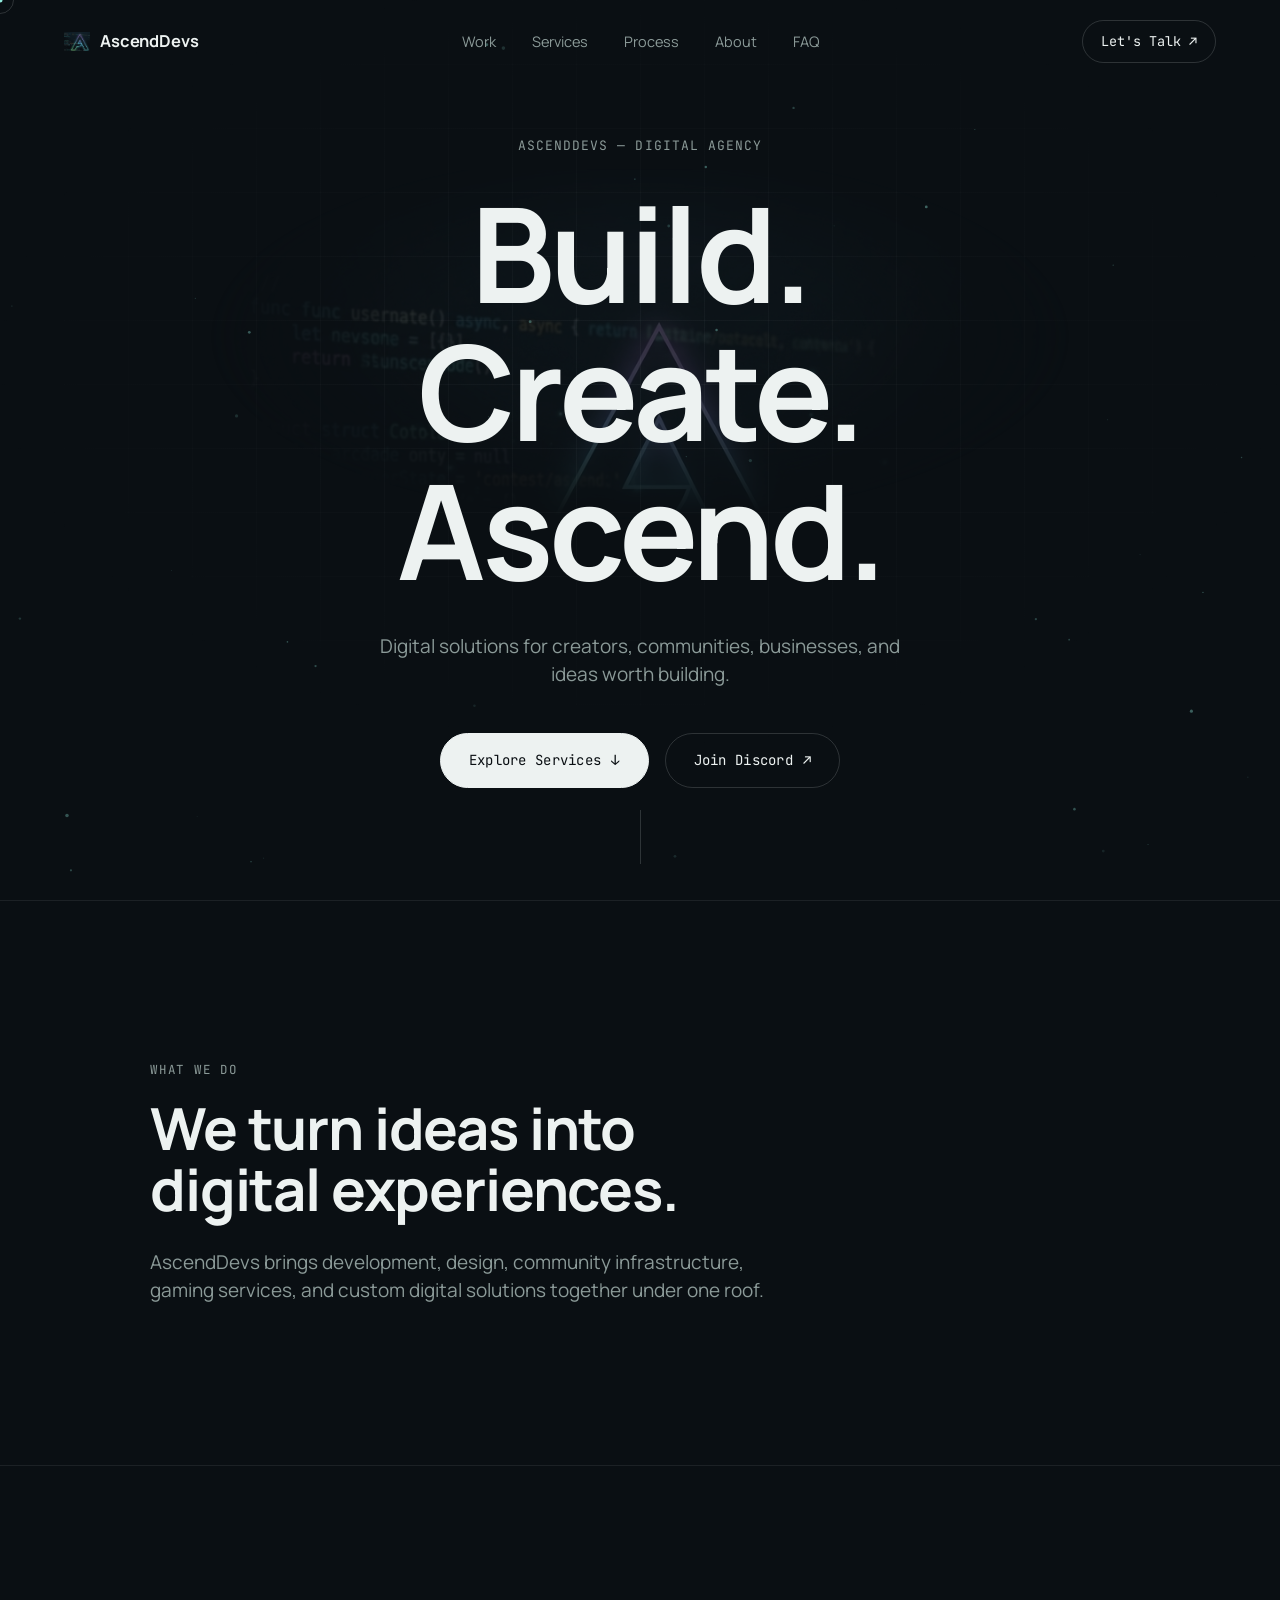
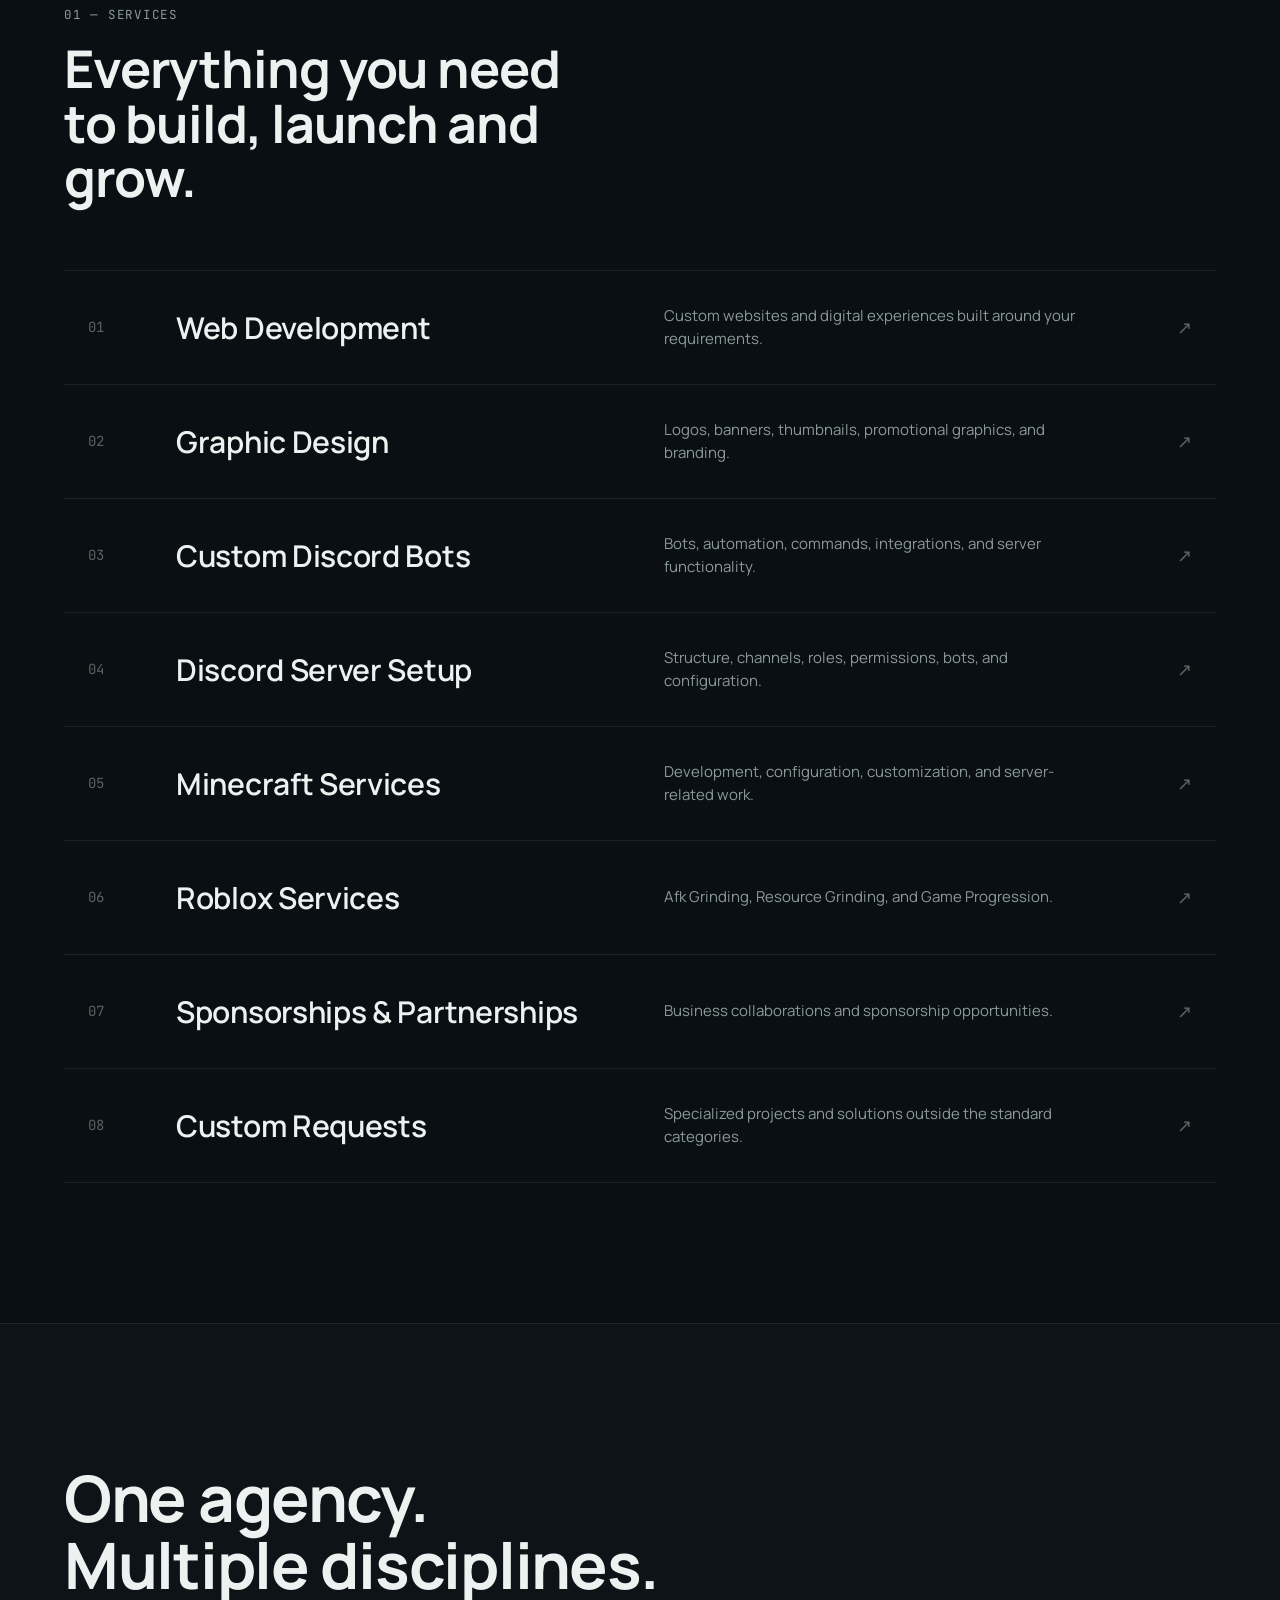
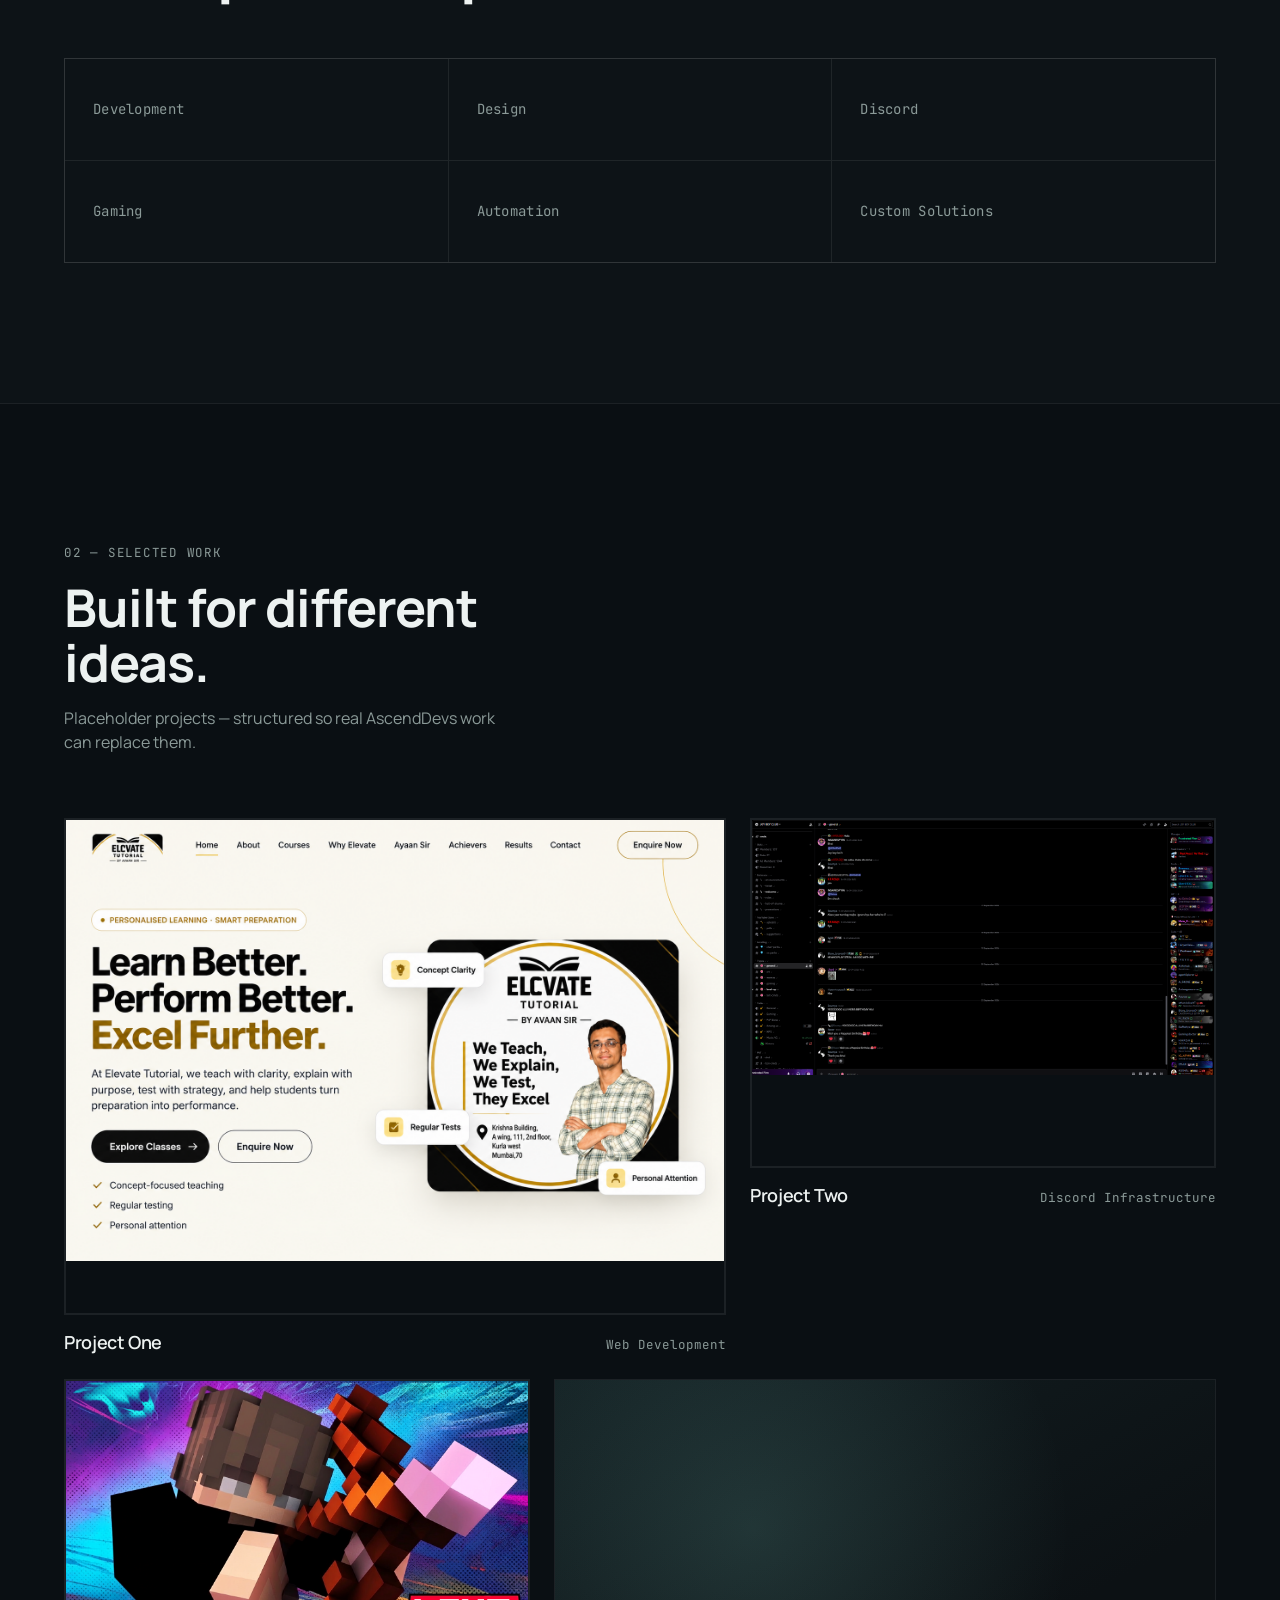
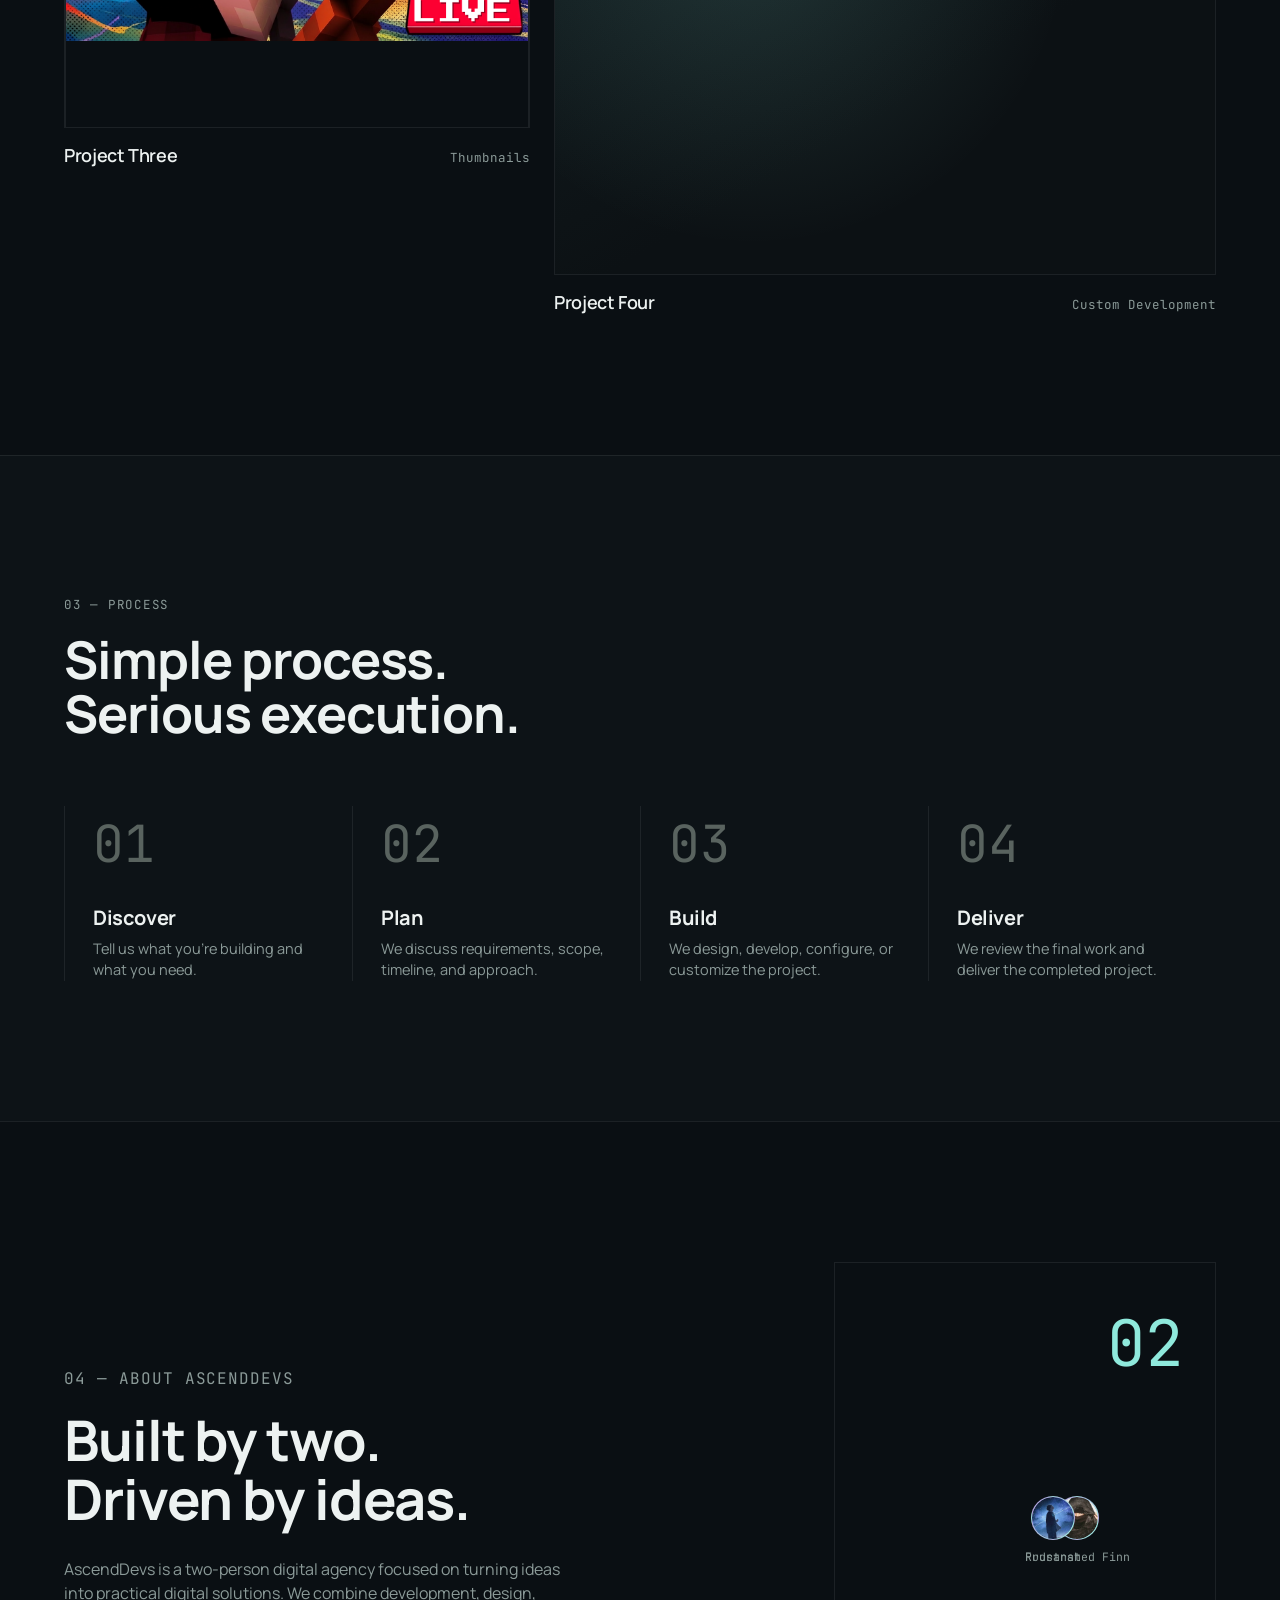
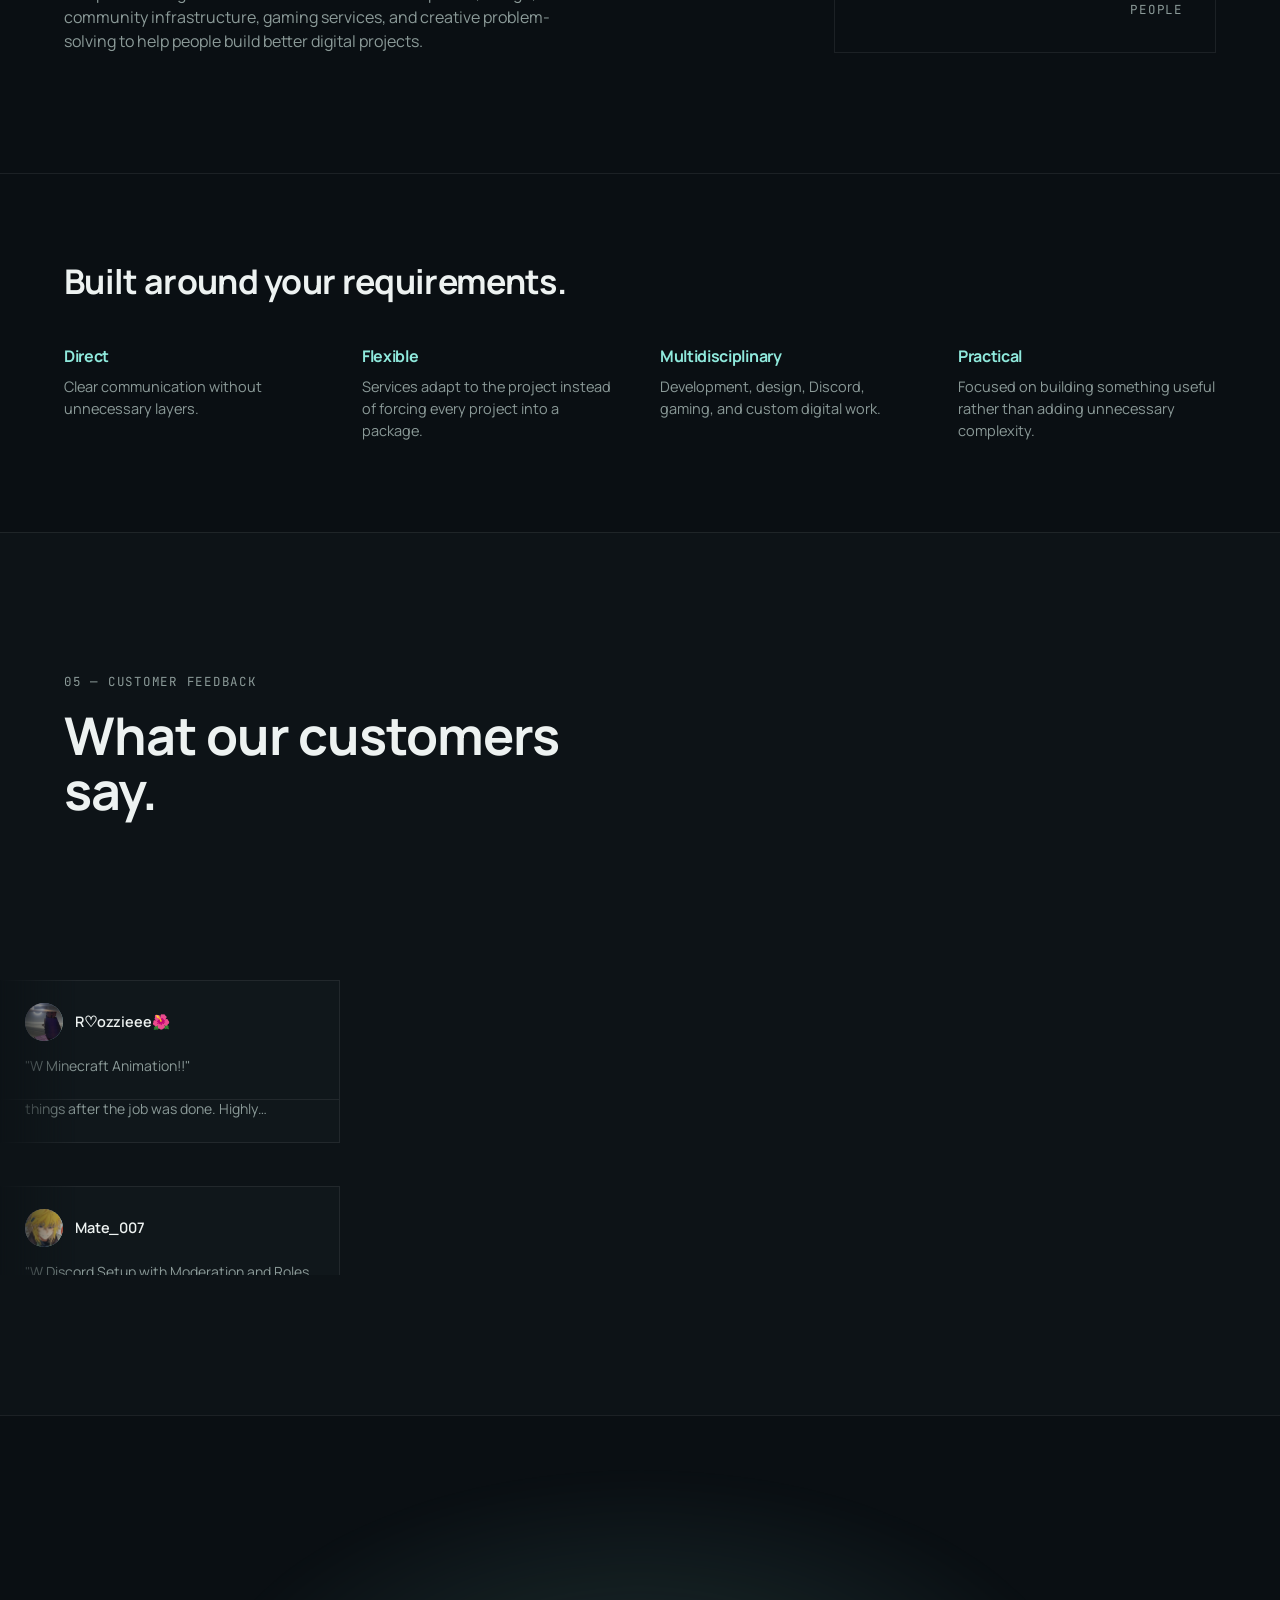
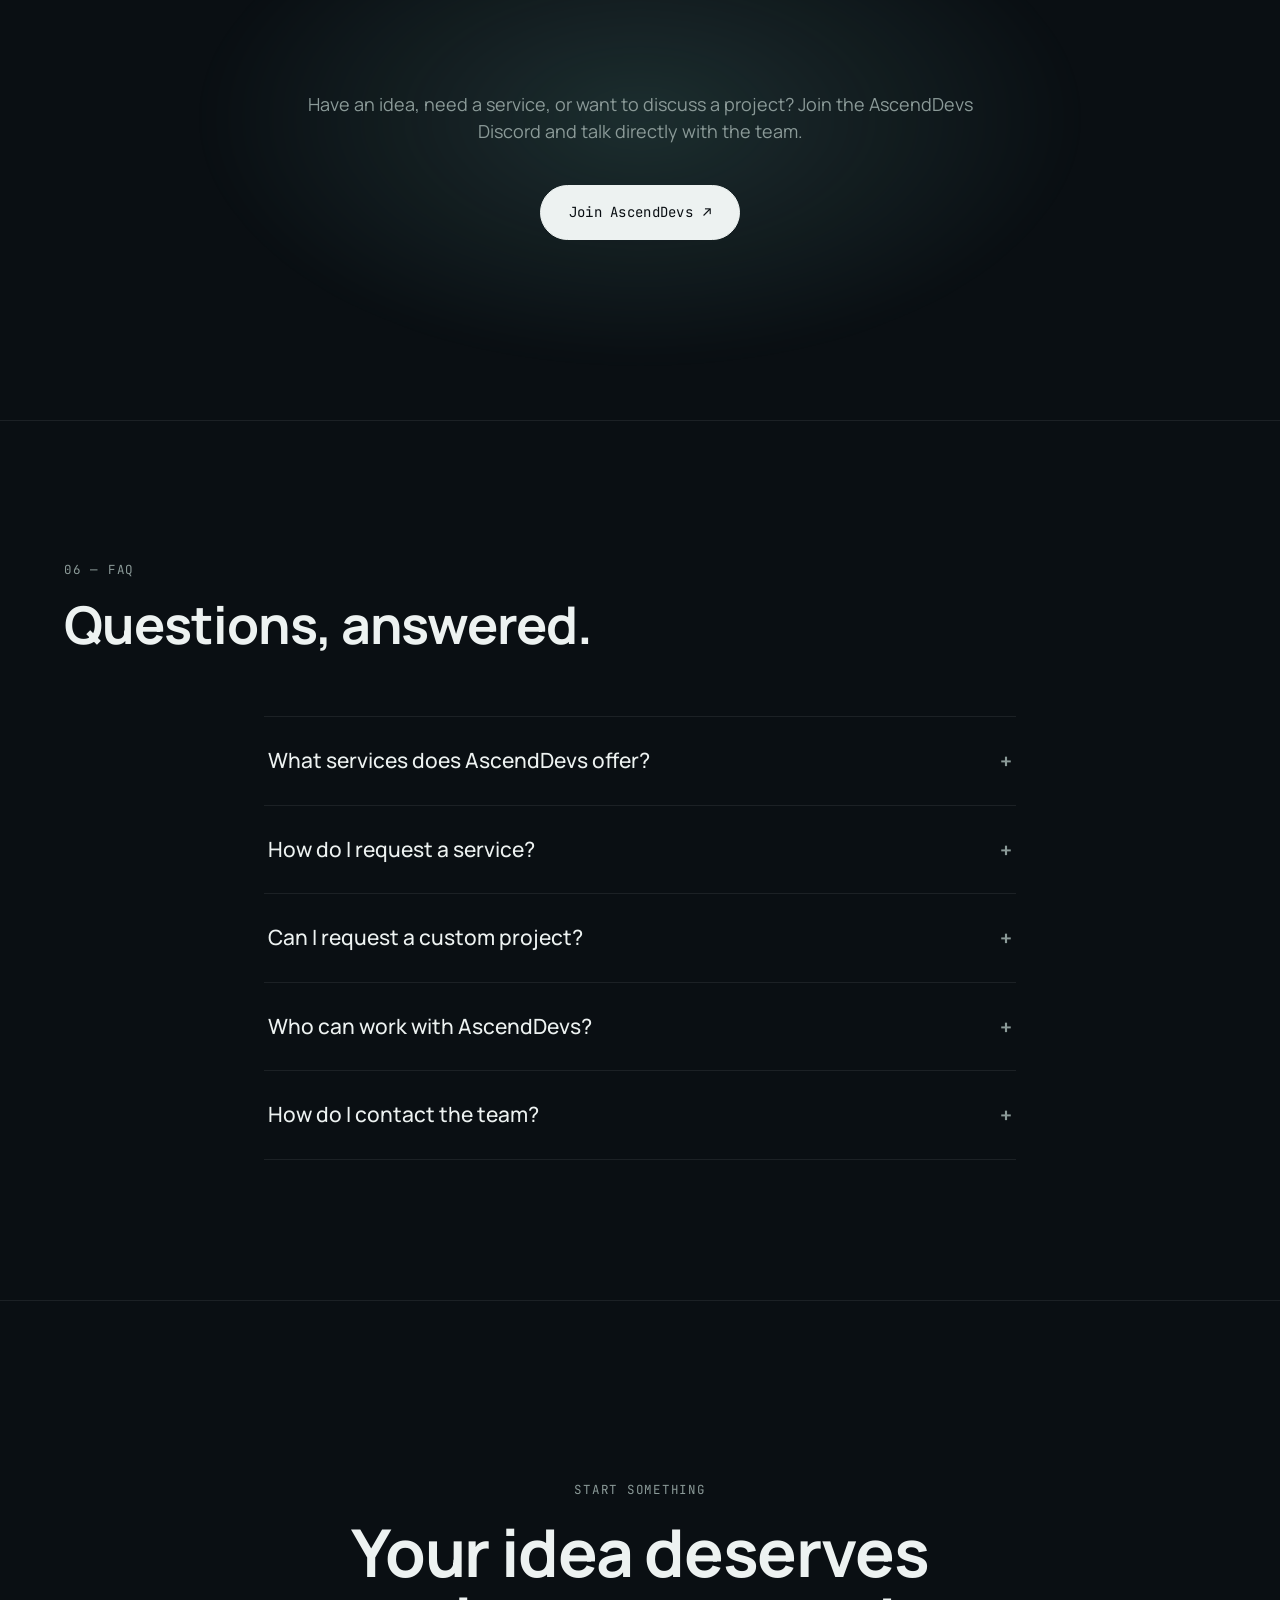
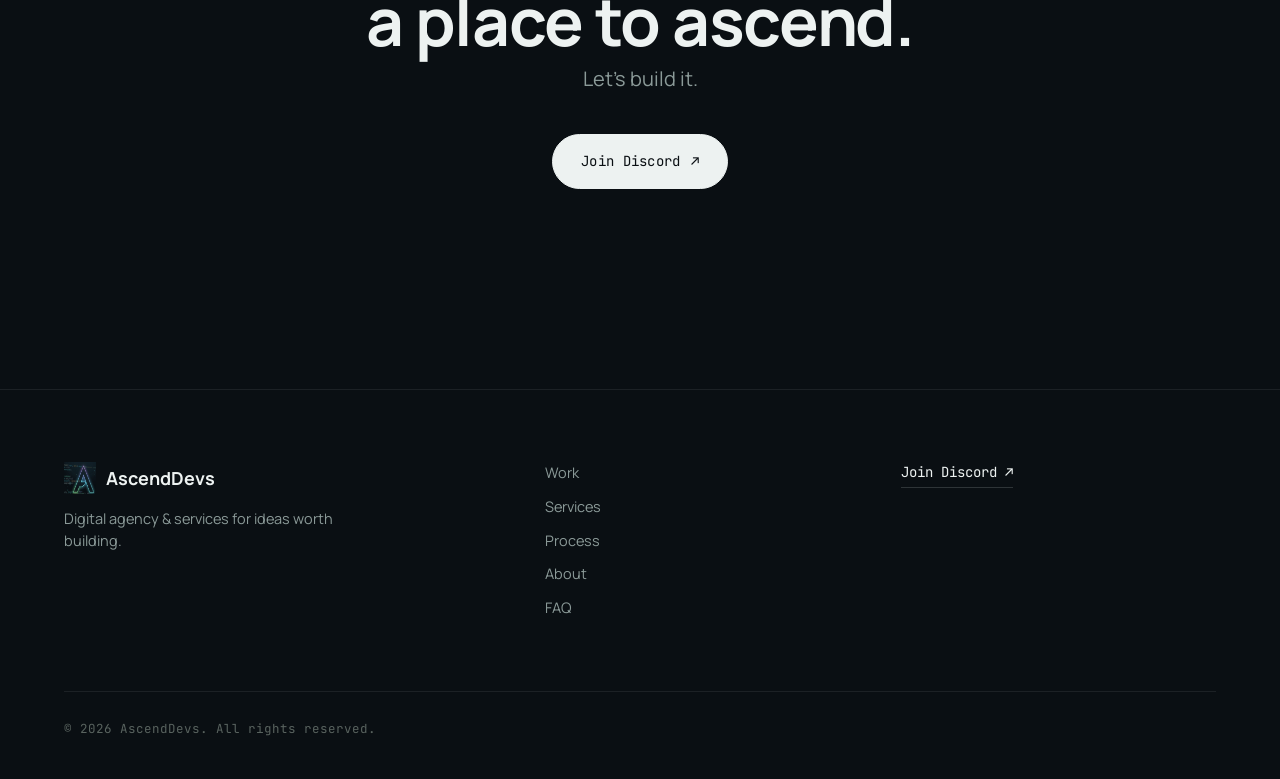
==== commit 52b71f65: "Remove placeholder reviews note from feedback section Removed placeholder text for customer reviews." ====
--- a/index.html
+++ b/index.html
@@ -340,7 +340,7 @@
     <div class="section-head">
       <p class="eyebrow reveal">05 — Customer Feedback</p>
       <h2 class="reveal">What our customers say.</h2>
-      <p class="section-head__note reveal">Placeholder reviews — edit <code>js/reviews.js</code> to add real ones.</p>
+      <p class="section-head__note reveal"></p>
     </div>
 
     <div class="feedback__viewport" aria-label="Customer reviews">
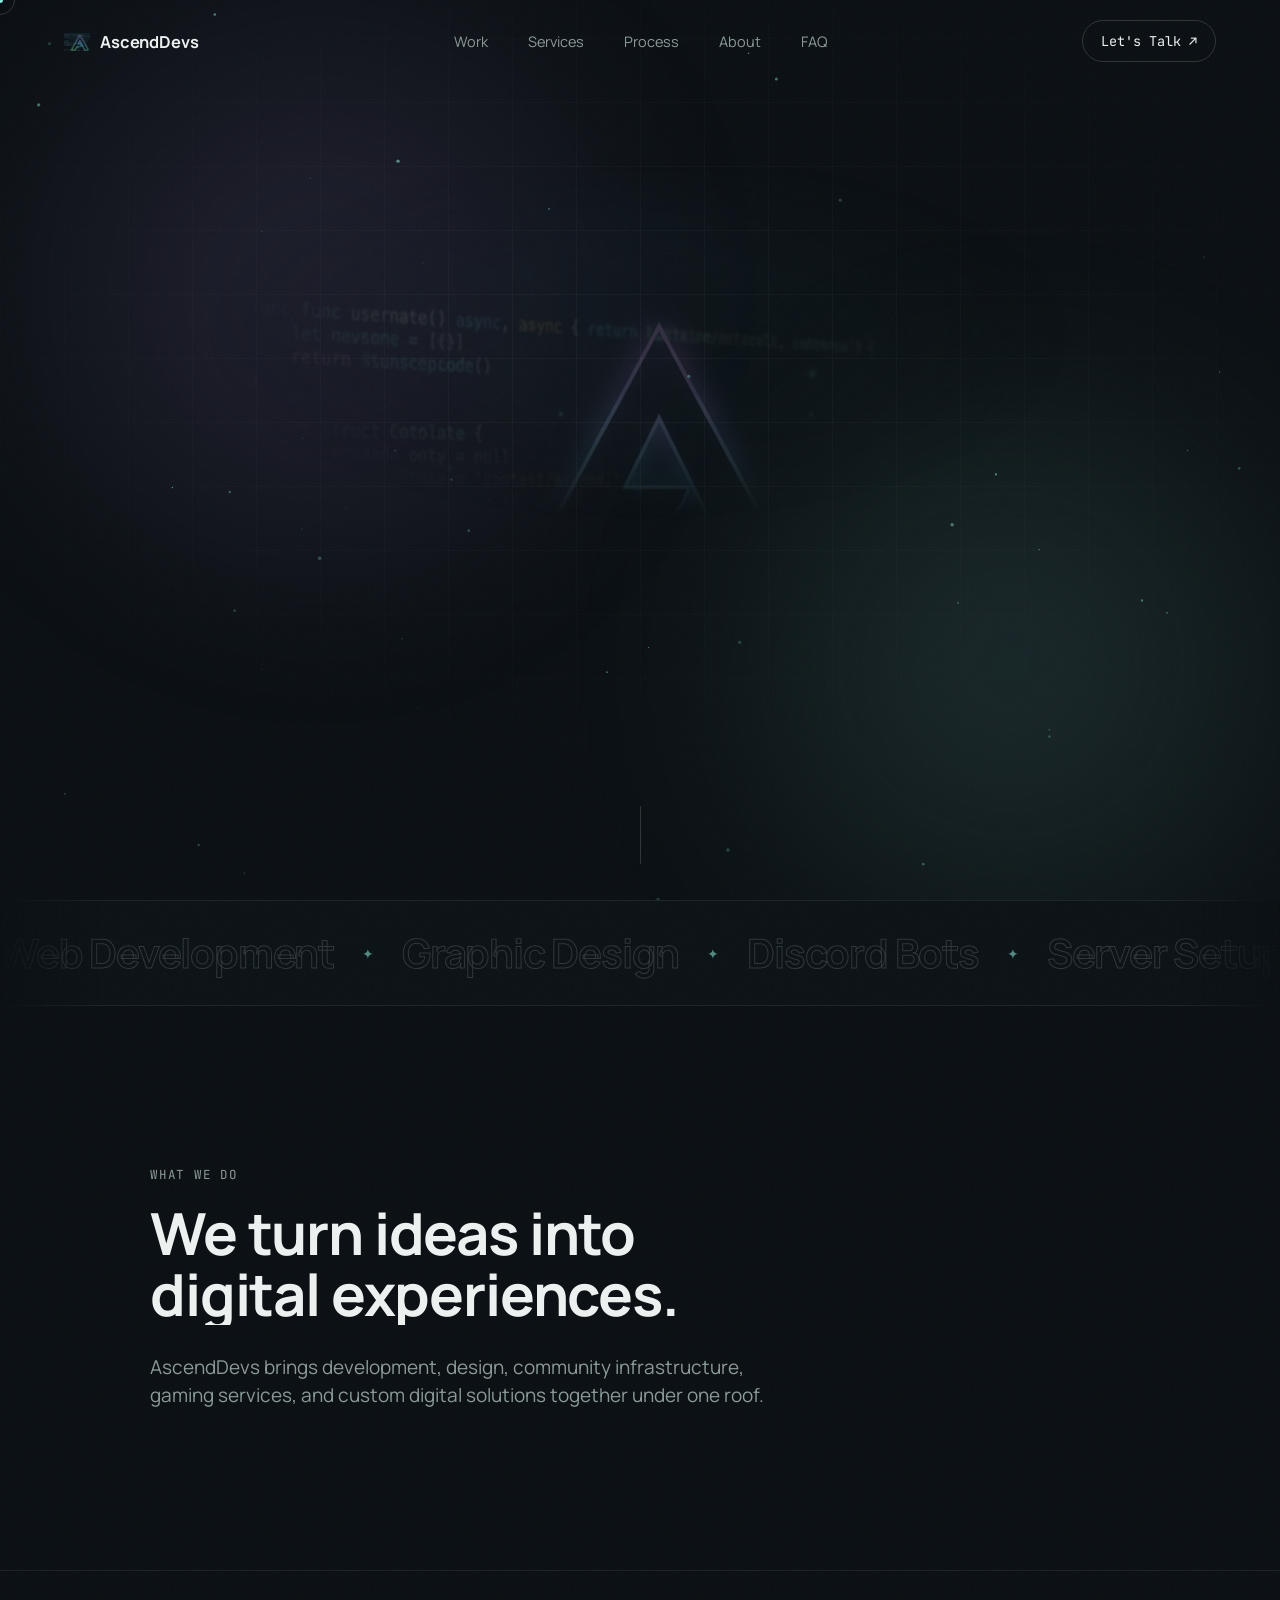
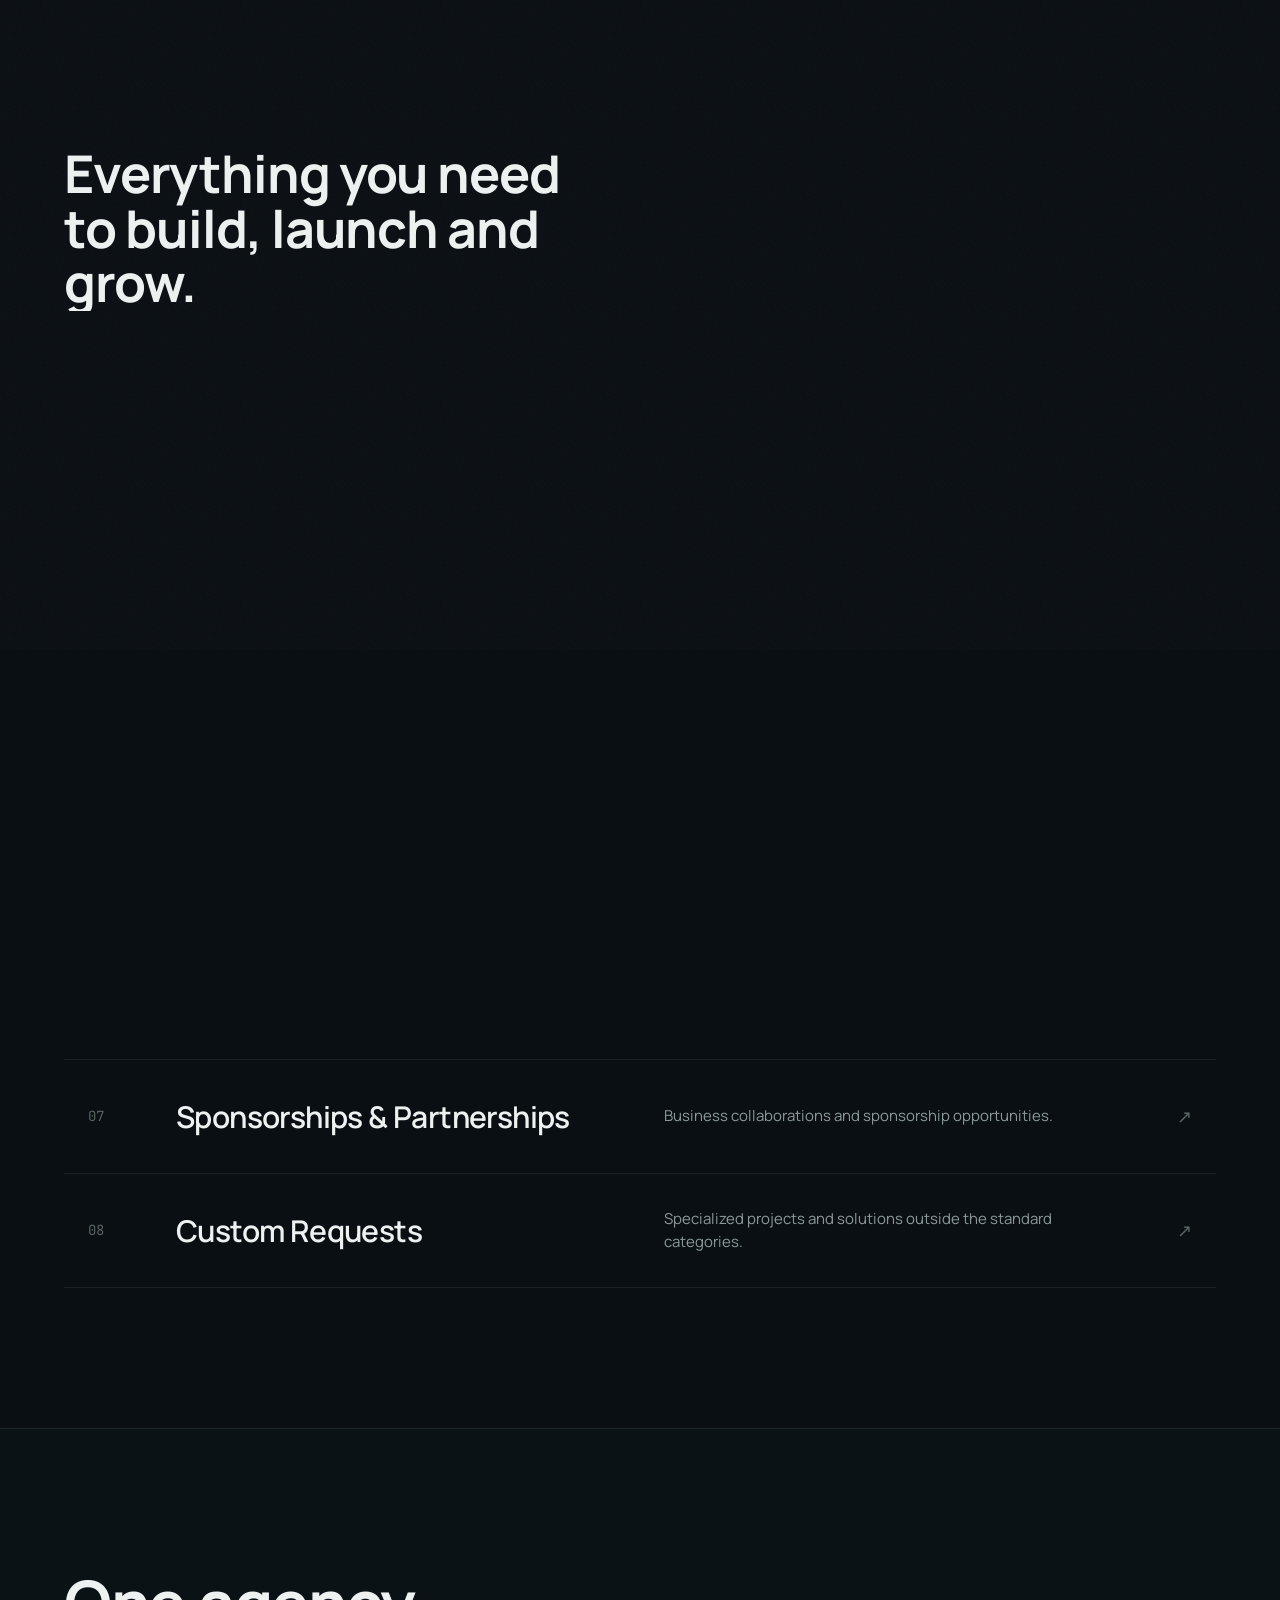
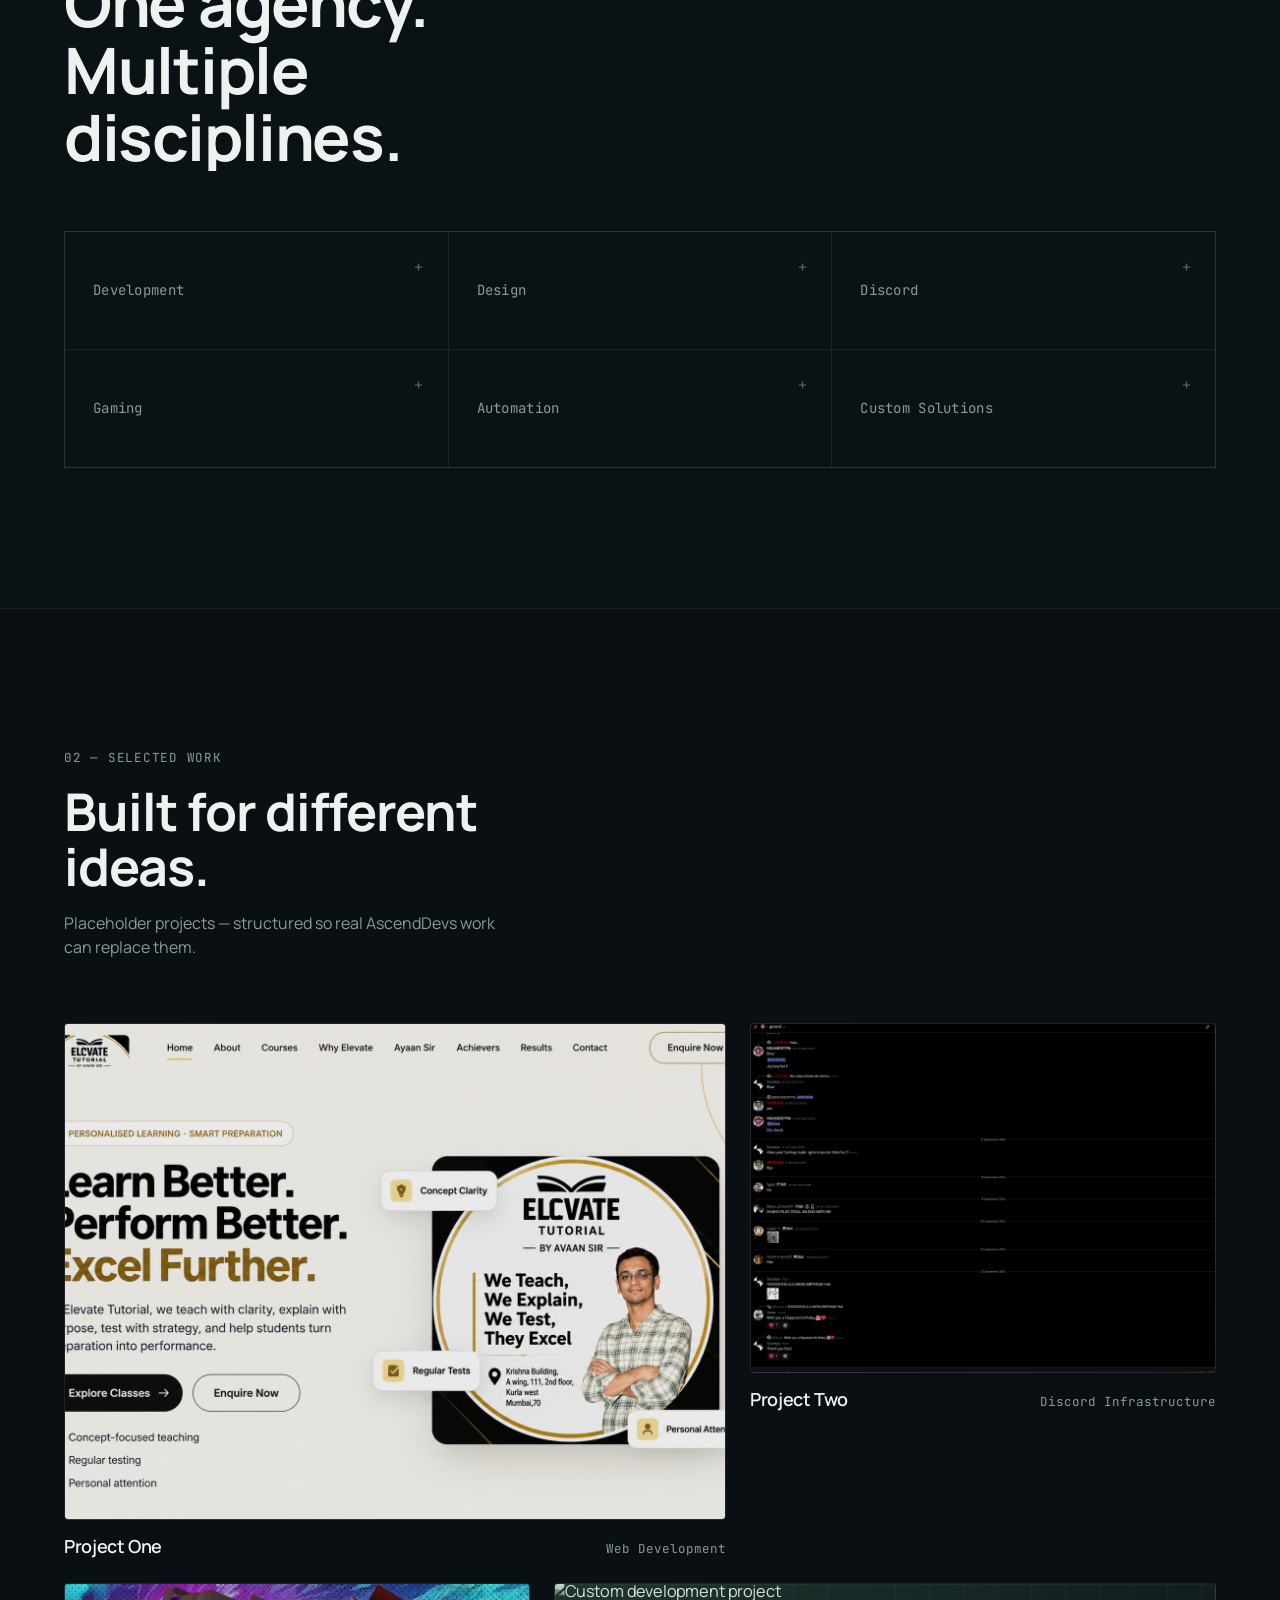
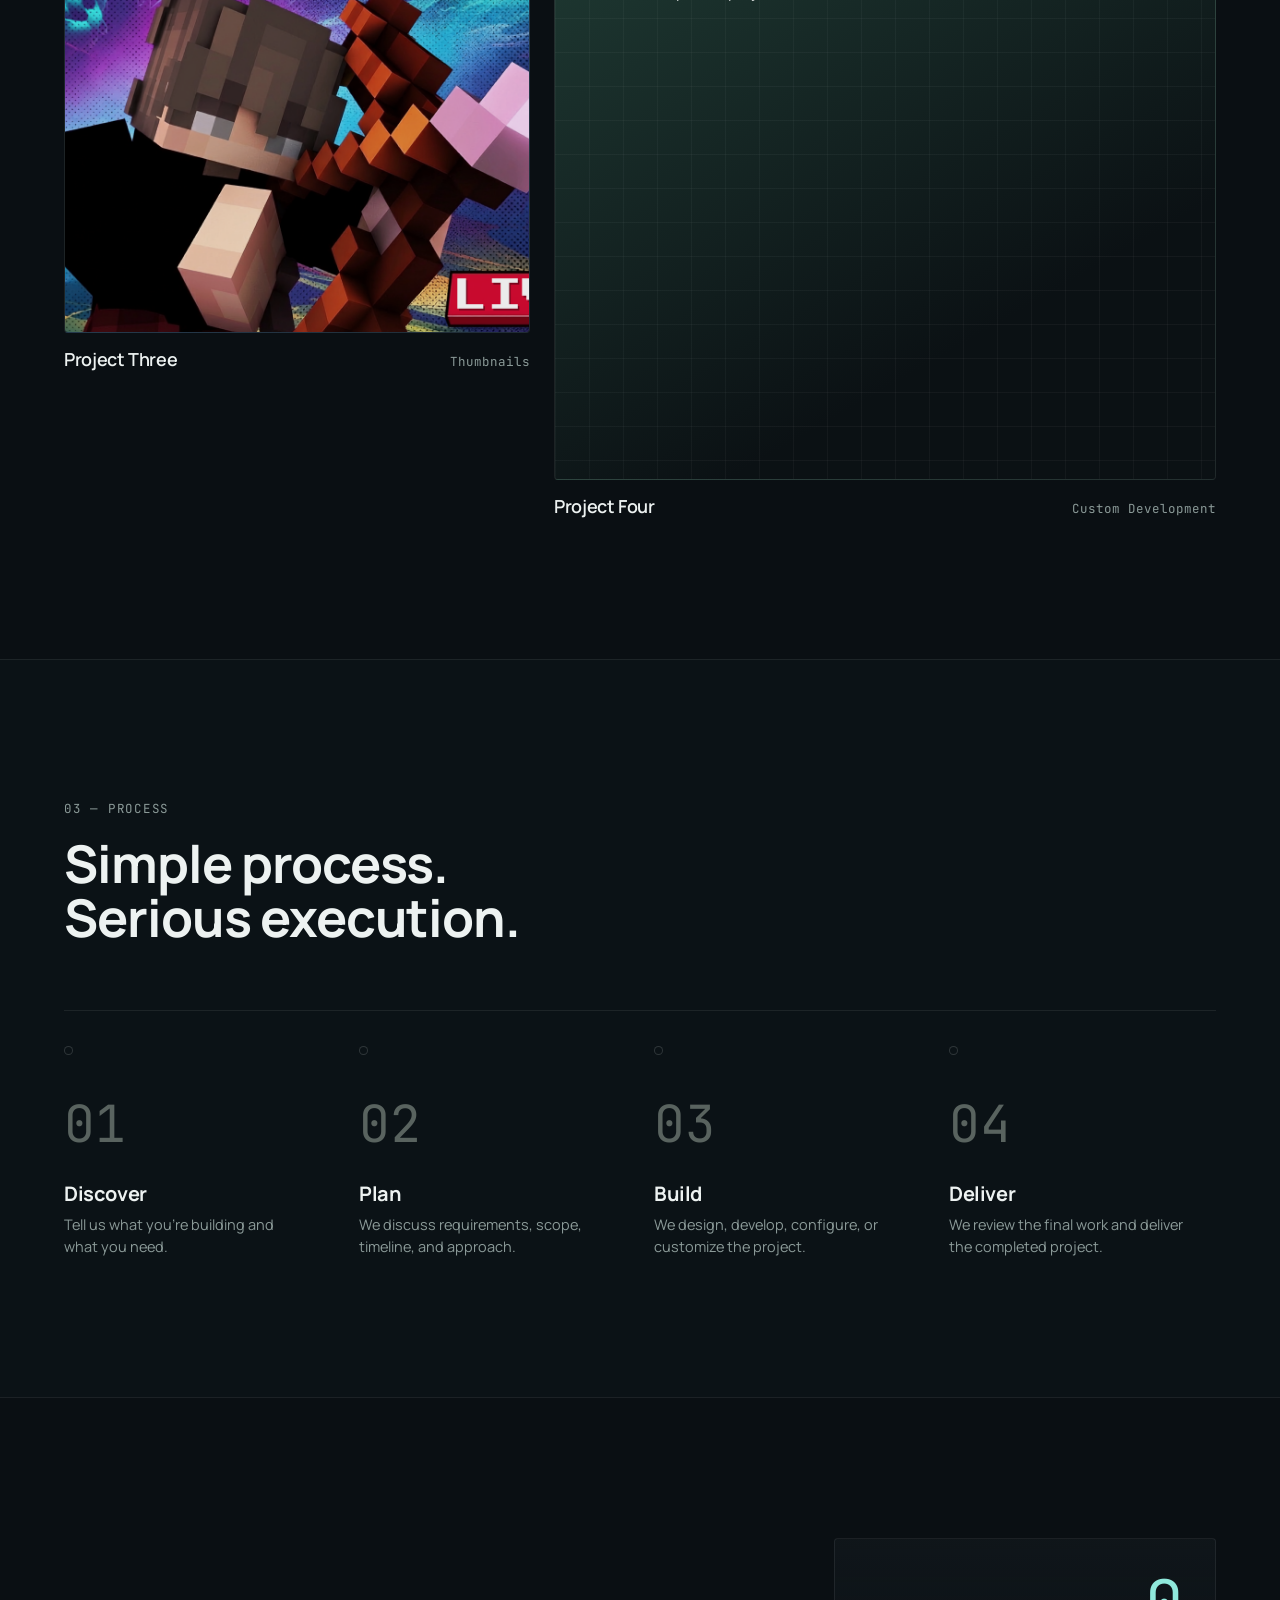
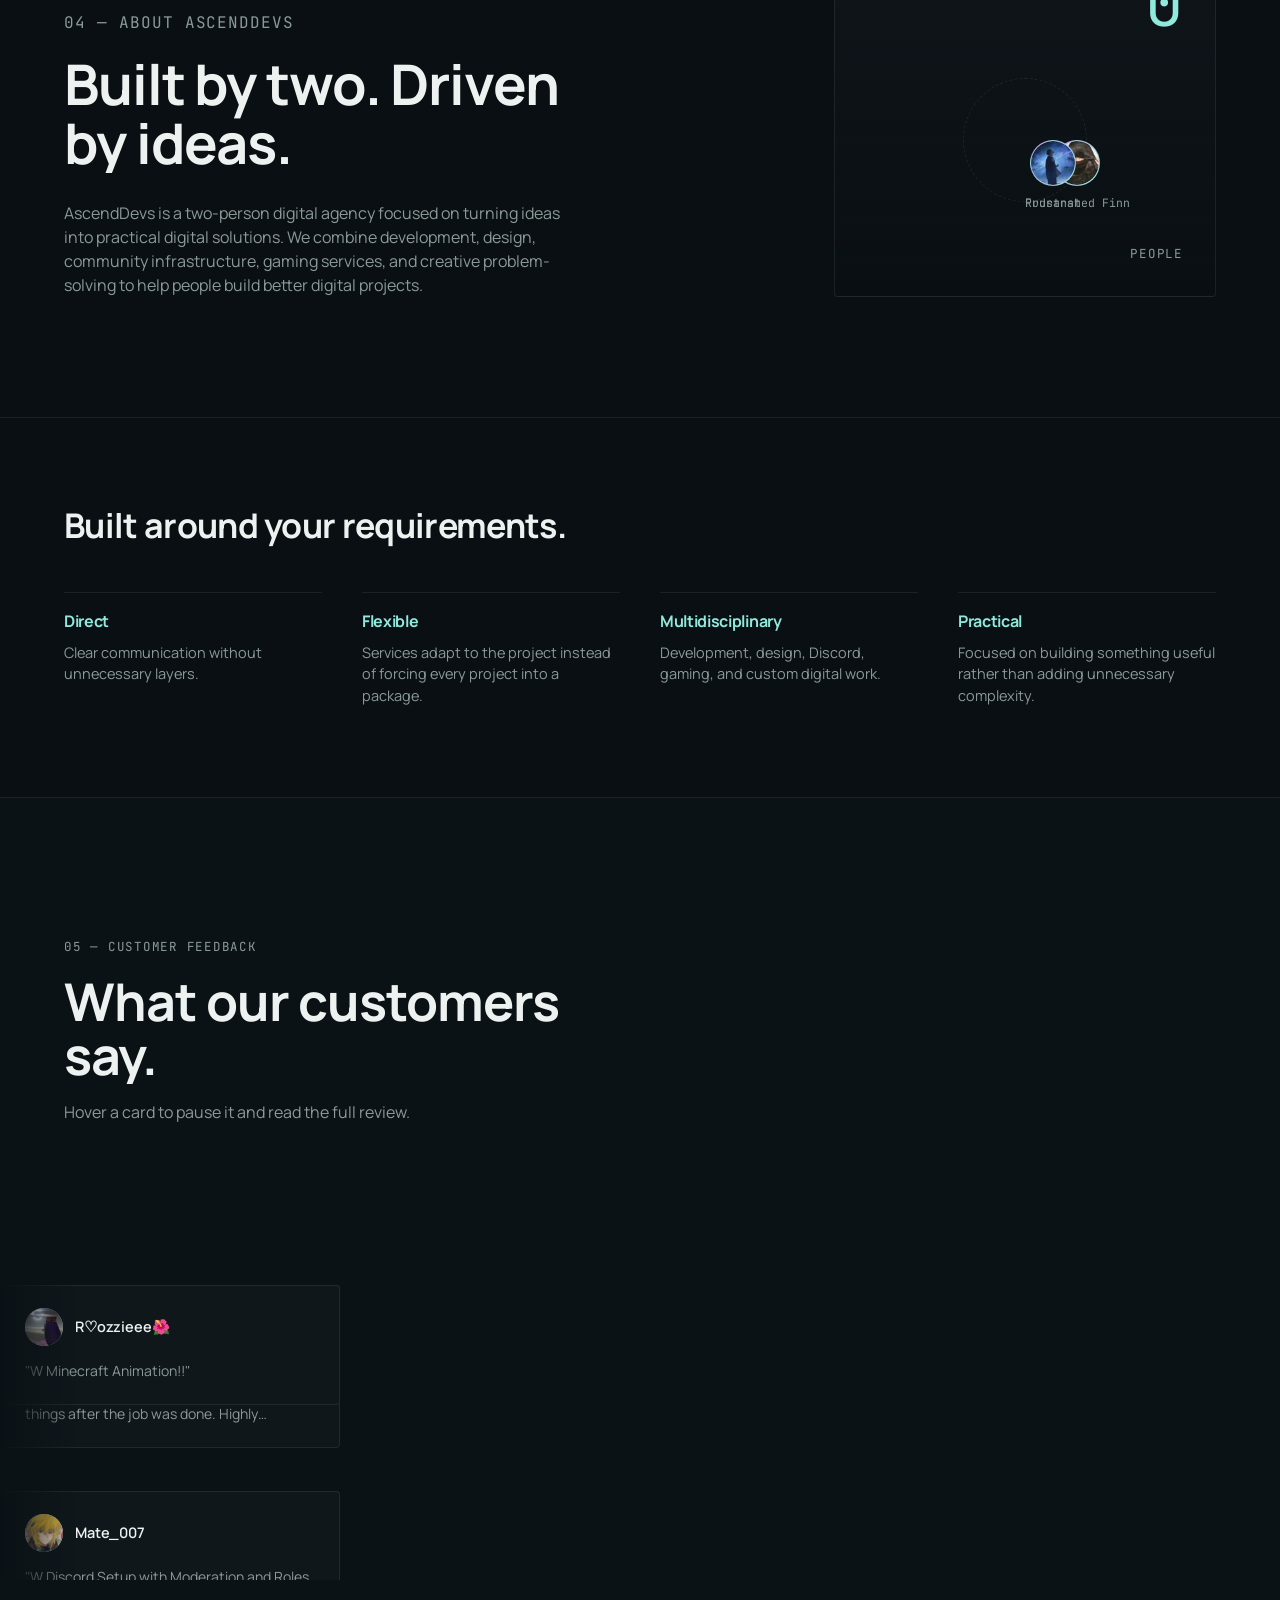
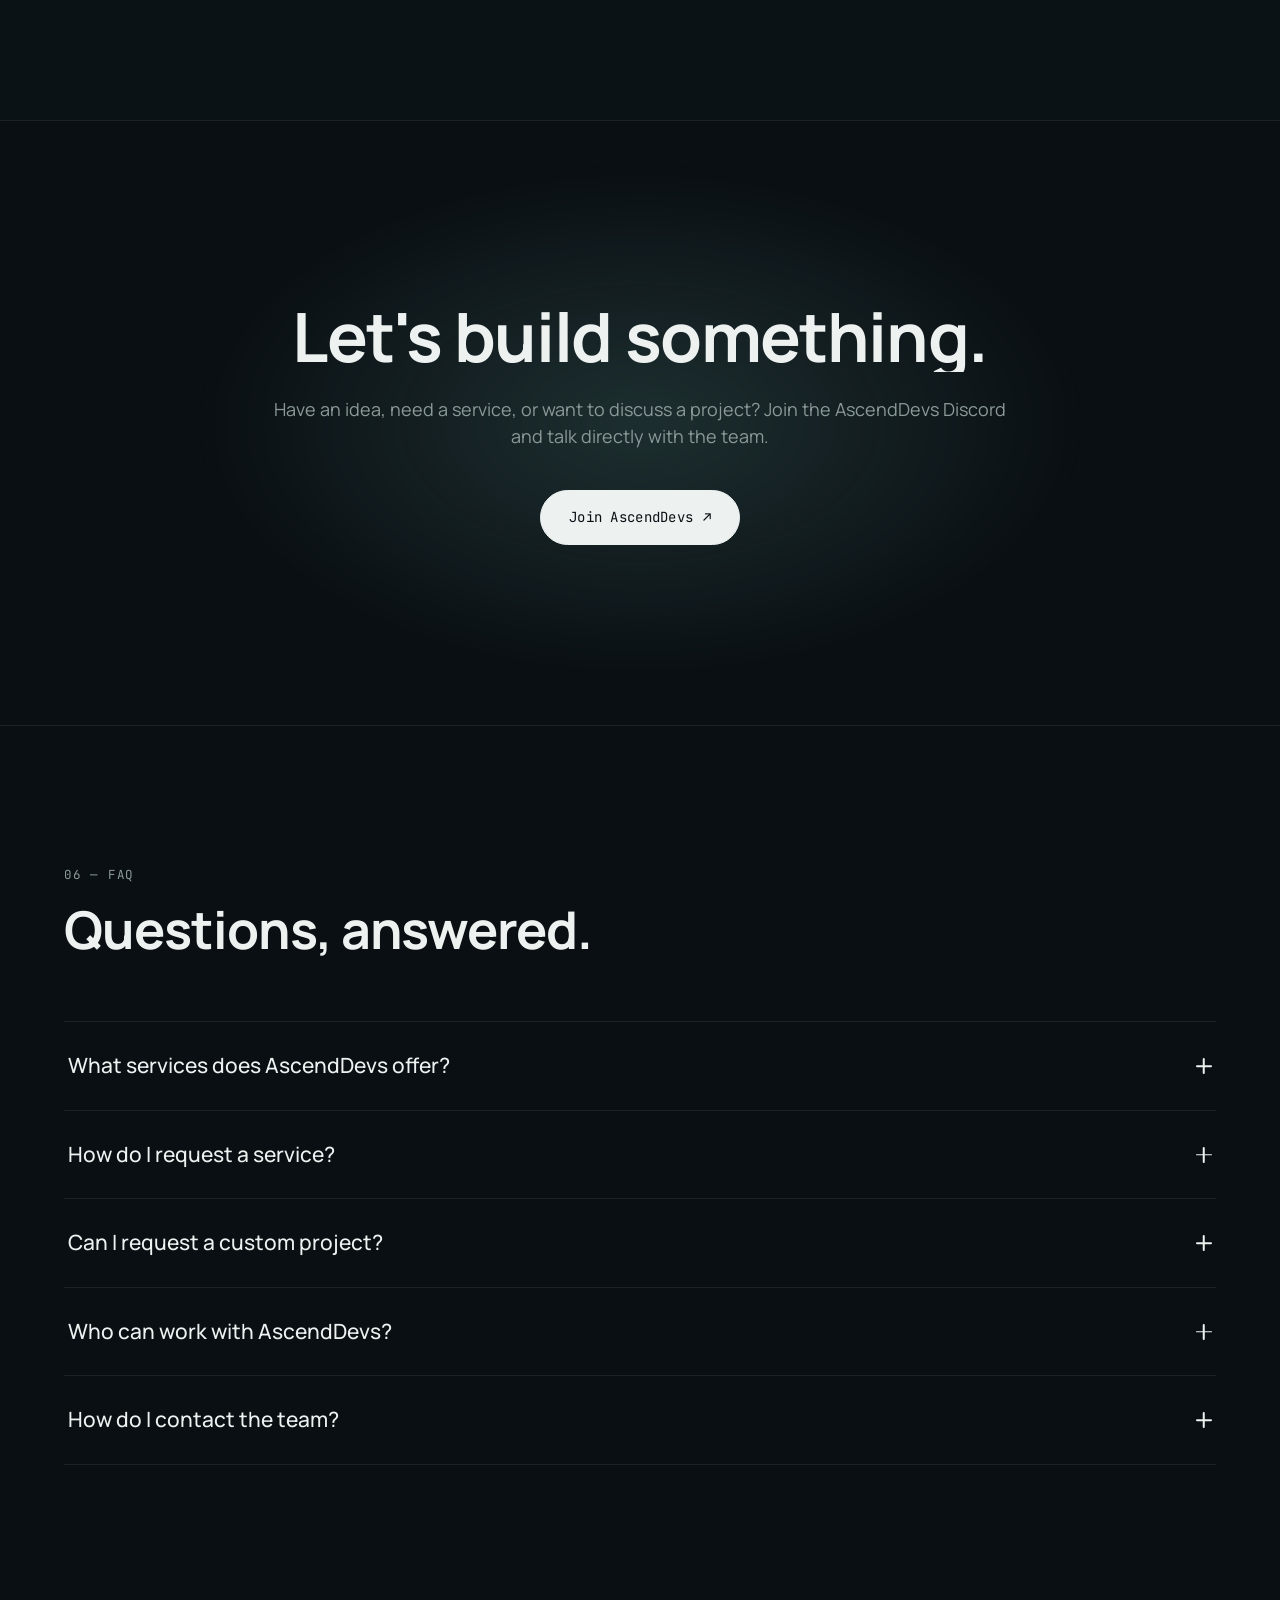
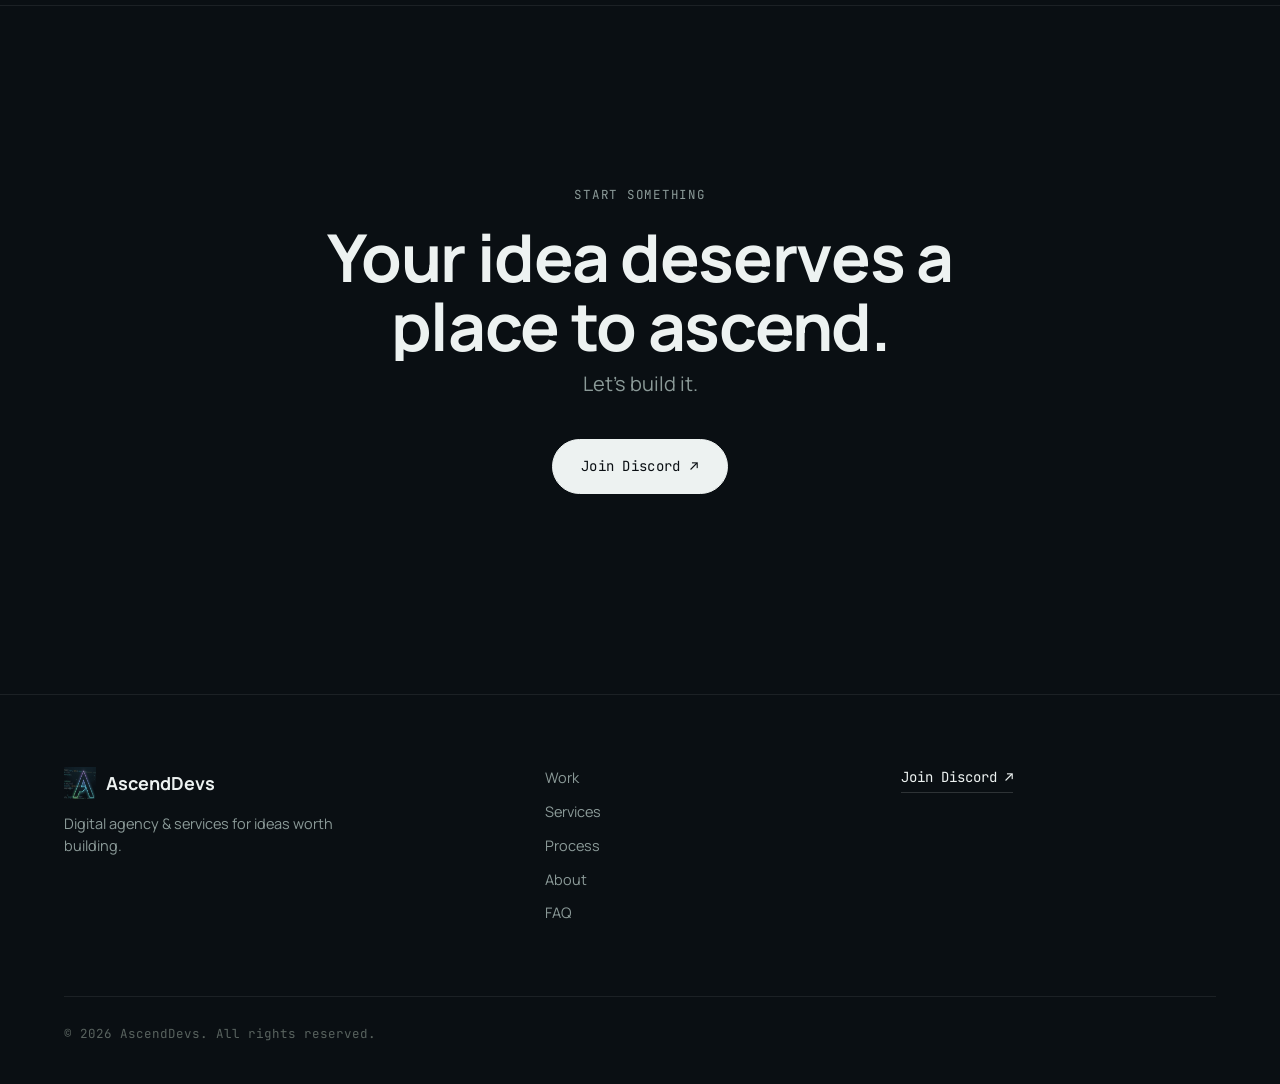
==== commit 59a7c95c: "Add files via upload" ====
--- a/index.html
+++ b/index.html
@@ -3,11 +3,11 @@
 <head>
 <meta charset="UTF-8">
 <meta name="viewport" content="width=device-width, initial-scale=1.0, viewport-fit=cover">
-<title>AscendDevs — Digital Agency & Services</title>
+<title>AscendDevs — Digital Agency &amp; Services</title>
 <meta name="description" content="AscendDevs is a professional digital agency providing web development, graphic design, custom Discord bots, Discord setup, Minecraft, Roblox, sponsorship, and custom digital services.">
 <meta name="theme-color" content="#0a0f13">
 
-<meta property="og:title" content="AscendDevs — Digital Agency & Services">
+<meta property="og:title" content="AscendDevs — Digital Agency &amp; Services">
 <meta property="og:description" content="Digital solutions for creators, communities, businesses, and ideas worth building.">
 <meta property="og:type" content="website">
 <meta property="og:image" content="assets/images/hero-visual.png">
@@ -24,14 +24,29 @@
 </head>
 <body>
 
-<!-- Loader -->
+<!-- ============ LOADER ============ -->
 <div class="loader" id="loader" aria-hidden="true">
-  <span class="loader__mark">AscendDevs</span>
+  <div class="loader__bars"><span></span><span></span><span></span><span></span><span></span></div>
+  <div class="loader__center">
+    <span class="loader__mark">AscendDevs</span>
+    <span class="loader__count" id="loaderCount">0</span>
+  </div>
+  <div class="loader__rail"><i id="loaderRail"></i></div>
 </div>
 
+<!-- Film grain -->
+<div class="grain" aria-hidden="true"></div>
+
+<!-- Cursor -->
 <div class="cursor" id="cursor" aria-hidden="true">
   <span class="cursor__dot"></span>
-  <span class="cursor__ring"></span>
+  <span class="cursor__ring"><b class="cursor__label" id="cursorLabel"></b></span>
+</div>
+
+<!-- Floating hover preview for service rows -->
+<div class="peek" id="peek" aria-hidden="true">
+  <span class="peek__tone"></span>
+  <span class="peek__title"></span>
 </div>
 
 <a class="skip-link" href="#main">Skip to content</a>
@@ -39,12 +54,13 @@
 <!-- ============ NAV ============ -->
 <header class="nav" id="nav">
   <div class="nav__inner">
-    <a href="#top" class="nav__brand" aria-label="AscendDevs home">
+    <a href="#top" class="nav__brand" data-magnet aria-label="AscendDevs home">
       <img src="assets/logo/logo-icon-transparent.png" alt="" class="nav__mark" width="28" height="28">
-      <span>AscendDevs</span>
+      <span data-scramble>AscendDevs</span>
     </a>
 
-    <nav class="nav__links" aria-label="Primary">
+    <nav class="nav__links" id="navLinks" aria-label="Primary">
+      <span class="nav__pill" id="navPill" aria-hidden="true"></span>
       <a href="#work">Work</a>
       <a href="#services">Services</a>
       <a href="#process">Process</a>
@@ -52,7 +68,7 @@
       <a href="#faq">FAQ</a>
     </nav>
 
-    <a href="https://discord.gg/WDzhZU5xwJ" class="nav__cta" target="_blank" rel="noopener">
+    <a href="https://discord.gg/WDzhZU5xwJ" class="nav__cta" data-magnet target="_blank" rel="noopener">
       Let's Talk <span class="arrow">↗</span>
     </a>
 
@@ -60,16 +76,17 @@
       <span></span><span></span>
     </button>
   </div>
+  <div class="nav__progress" aria-hidden="true"><i id="scrollBar"></i></div>
 </header>
 
 <!-- Mobile menu -->
 <div class="mobile-menu" id="mobileMenu">
   <nav aria-label="Mobile">
-    <a href="#work">Work</a>
-    <a href="#services">Services</a>
-    <a href="#process">Process</a>
-    <a href="#about">About</a>
-    <a href="#faq">FAQ</a>
+    <a href="#work"><i>01</i>Work</a>
+    <a href="#services"><i>02</i>Services</a>
+    <a href="#process"><i>03</i>Process</a>
+    <a href="#about"><i>04</i>About</a>
+    <a href="#faq"><i>05</i>FAQ</a>
     <a href="https://discord.gg/WDzhZU5xwJ" target="_blank" rel="noopener" class="mobile-menu__cta">Join Discord ↗</a>
   </nav>
 </div>
@@ -79,36 +96,60 @@
   <!-- ============ HERO ============ -->
   <section class="hero" id="top">
     <div class="hero__field" aria-hidden="true">
-      <img src="assets/images/hero-visual.png" alt="" class="hero__visual">
-      <div class="hero__grid"></div>
+      <div class="hero__aurora hero__aurora--1"></div>
+      <div class="hero__aurora hero__aurora--2"></div>
+      <img src="assets/images/hero-visual.png" alt="" class="hero__visual" data-parallax="0.16">
+      <div class="hero__grid" data-parallax="0.05"></div>
       <canvas id="heroCanvas" class="hero__canvas"></canvas>
     </div>
 
     <div class="hero__content">
-      <p class="reveal-line hero__label">AscendDevs — Digital Agency</p>
+      <p class="hero__label" data-stagger="1">
+        <span class="hero__ping"></span>Available for new projects
+      </p>
+
       <h1 class="hero__headline">
-        <span class="reveal-line">Build.</span>
-        <span class="reveal-line">Create.</span>
-        <span class="reveal-line">Ascend.</span>
+        <span class="line" data-stagger="2"><span class="word" data-scramble>Build.</span></span>
+        <span class="line" data-stagger="3"><span class="word" data-scramble>Create.</span></span>
+        <span class="line" data-stagger="4"><span class="word word--accent" data-scramble>Ascend.</span></span>
       </h1>
-      <p class="reveal-line hero__sub">Digital solutions for creators, communities, businesses, and ideas worth building.</p>
-
-      <div class="reveal-line hero__actions">
-        <a href="#services" class="btn btn--primary">Explore Services <span class="arrow arrow--down">↓</span></a>
-        <a href="https://discord.gg/WDzhZU5xwJ" target="_blank" rel="noopener" class="btn btn--ghost">Join Discord <span class="arrow">↗</span></a>
-      </div>
-    </div>
-
-    <div class="hero__scroll" aria-hidden="true">
-      <span></span>
-    </div>
-  </section>
+
+      <p class="hero__sub" data-stagger="5">Digital solutions for creators, communities, businesses, and ideas worth building.</p>
+
+      <div class="hero__actions" data-stagger="6">
+        <a href="#services" class="btn btn--primary" data-magnet>
+          <span class="btn__fill"></span>
+          <span class="btn__label">Explore Services <span class="arrow arrow--down">↓</span></span>
+        </a>
+        <a href="https://discord.gg/WDzhZU5xwJ" target="_blank" rel="noopener" class="btn btn--ghost" data-magnet>
+          <span class="btn__fill"></span>
+          <span class="btn__label">Join Discord <span class="arrow">↗</span></span>
+        </a>
+      </div>
+    </div>
+
+    <div class="hero__scroll" aria-hidden="true"><span></span></div>
+  </section>
+
+  <!-- ============ MARQUEE ============ -->
+  <div class="marquee" id="marquee" aria-hidden="true">
+    <div class="marquee__track" id="marqueeTrack">
+      <span>Web Development</span><i>✦</i>
+      <span>Graphic Design</span><i>✦</i>
+      <span>Discord Bots</span><i>✦</i>
+      <span>Server Setup</span><i>✦</i>
+      <span>Minecraft</span><i>✦</i>
+      <span>Roblox</span><i>✦</i>
+      <span>Automation</span><i>✦</i>
+      <span>Custom Builds</span><i>✦</i>
+    </div>
+  </div>
 
   <!-- ============ INTRO ============ -->
   <section class="intro">
     <div class="intro__inner">
       <p class="eyebrow reveal">What we do</p>
-      <h2 class="intro__statement reveal">We turn ideas into digital experiences.</h2>
+      <h2 class="intro__statement" data-split>We turn ideas into digital experiences.</h2>
       <p class="intro__body reveal">AscendDevs brings development, design, community infrastructure, gaming services, and custom digital solutions together under one roof.</p>
     </div>
   </section>
@@ -117,61 +158,61 @@
   <section class="services" id="services">
     <div class="section-head">
       <p class="eyebrow reveal">01 — Services</p>
-      <h2 class="reveal">Everything you need to build, launch and grow.</h2>
-    </div>
-
-    <div class="service-list">
-
-      <a class="service-row reveal" href="#discord-cta">
+      <h2 data-split>Everything you need to build, launch and grow.</h2>
+    </div>
+
+    <div class="service-list" id="serviceList">
+
+      <a class="service-row reveal" href="#discord-cta" data-peek="Web Development" data-tone="1">
         <span class="service-row__num">01</span>
         <span class="service-row__name">Web Development</span>
         <span class="service-row__desc">Custom websites and digital experiences built around your requirements.</span>
         <span class="service-row__arrow">↗</span>
       </a>
 
-      <a class="service-row reveal" href="#discord-cta">
+      <a class="service-row reveal" href="#discord-cta" data-peek="Graphic Design" data-tone="2">
         <span class="service-row__num">02</span>
         <span class="service-row__name">Graphic Design</span>
         <span class="service-row__desc">Logos, banners, thumbnails, promotional graphics, and branding.</span>
         <span class="service-row__arrow">↗</span>
       </a>
 
-      <a class="service-row reveal" href="#discord-cta">
+      <a class="service-row reveal" href="#discord-cta" data-peek="Custom Discord Bots" data-tone="3">
         <span class="service-row__num">03</span>
         <span class="service-row__name">Custom Discord Bots</span>
         <span class="service-row__desc">Bots, automation, commands, integrations, and server functionality.</span>
         <span class="service-row__arrow">↗</span>
       </a>
 
-      <a class="service-row reveal" href="#discord-cta">
+      <a class="service-row reveal" href="#discord-cta" data-peek="Discord Server Setup" data-tone="4">
         <span class="service-row__num">04</span>
         <span class="service-row__name">Discord Server Setup</span>
         <span class="service-row__desc">Structure, channels, roles, permissions, bots, and configuration.</span>
         <span class="service-row__arrow">↗</span>
       </a>
 
-      <a class="service-row reveal" href="#discord-cta">
+      <a class="service-row reveal" href="#discord-cta" data-peek="Minecraft Services" data-tone="5">
         <span class="service-row__num">05</span>
         <span class="service-row__name">Minecraft Services</span>
         <span class="service-row__desc">Development, configuration, customization, and server-related work.</span>
         <span class="service-row__arrow">↗</span>
       </a>
 
-      <a class="service-row reveal" href="#discord-cta">
+      <a class="service-row reveal" href="#discord-cta" data-peek="Roblox Services" data-tone="6">
         <span class="service-row__num">06</span>
         <span class="service-row__name">Roblox Services</span>
         <span class="service-row__desc">Afk Grinding, Resource Grinding, and Game Progression.</span>
         <span class="service-row__arrow">↗</span>
       </a>
 
-      <a class="service-row reveal" href="#discord-cta">
+      <a class="service-row reveal" href="#discord-cta" data-peek="Sponsorships" data-tone="7">
         <span class="service-row__num">07</span>
         <span class="service-row__name">Sponsorships &amp; Partnerships</span>
         <span class="service-row__desc">Business collaborations and sponsorship opportunities.</span>
         <span class="service-row__arrow">↗</span>
       </a>
 
-      <a class="service-row reveal" href="#discord-cta">
+      <a class="service-row reveal" href="#discord-cta" data-peek="Custom Requests" data-tone="8">
         <span class="service-row__num">08</span>
         <span class="service-row__name">Custom Requests</span>
         <span class="service-row__desc">Specialized projects and solutions outside the standard categories.</span>
@@ -184,14 +225,14 @@
   <!-- ============ CAPABILITIES ============ -->
   <section class="capabilities">
     <div class="capabilities__inner">
-      <h2 class="reveal">One agency.<br>Multiple disciplines.</h2>
-      <ul class="capabilities__list">
-        <li class="reveal">Development</li>
-        <li class="reveal">Design</li>
-        <li class="reveal">Discord</li>
-        <li class="reveal">Gaming</li>
-        <li class="reveal">Automation</li>
-        <li class="reveal">Custom Solutions</li>
+      <h2 data-split>One agency. Multiple disciplines.</h2>
+      <ul class="capabilities__list" id="capGrid">
+        <li class="reveal"><span>Development</span></li>
+        <li class="reveal"><span>Design</span></li>
+        <li class="reveal"><span>Discord</span></li>
+        <li class="reveal"><span>Gaming</span></li>
+        <li class="reveal"><span>Automation</span></li>
+        <li class="reveal"><span>Custom Solutions</span></li>
       </ul>
     </div>
   </section>
@@ -200,20 +241,16 @@
   <section class="work" id="work">
     <div class="section-head">
       <p class="eyebrow reveal">02 — Selected work</p>
-      <h2 class="reveal">Built for different ideas.</h2>
+      <h2 data-split>Built for different ideas.</h2>
       <p class="section-head__note reveal">Placeholder projects — structured so real AscendDevs work can replace them.</p>
     </div>
 
     <div class="work-grid">
-      <a class="work-item work-item--a reveal" href="#discord-cta">
+      <a class="work-item work-item--a reveal" href="#discord-cta" data-tilt data-cursor="Open">
         <div class="work-item__frame">
-          <div class="work-item__frame">
-       <img
-          src="assets/images/project-1.png"
-          alt="Discord Infrastructure"
-          class="work-item__image"
-  >
-      </div>
+          <img src="assets/images/project-1.png" alt="Web development project" class="work-item__image">
+          <span class="work-item__shine"></span>
+          <span class="work-item__badge">↗</span>
         </div>
         <div class="work-item__meta">
           <h3>Project One</h3>
@@ -221,15 +258,11 @@
         </div>
       </a>
 
-      <a class="work-item work-item--b reveal" href="#discord-cta">
+      <a class="work-item work-item--b reveal" href="#discord-cta" data-tilt data-cursor="Open">
         <div class="work-item__frame">
-          <div class="work-item__frame">
-      <img
-         src="assets/images/project-2.png"
-         alt="Discord Infrastructure"
-         class="work-item__image"
-  >
-      </div>
+          <img src="assets/images/project-2.png" alt="Discord infrastructure project" class="work-item__image">
+          <span class="work-item__shine"></span>
+          <span class="work-item__badge">↗</span>
         </div>
         <div class="work-item__meta">
           <h3>Project Two</h3>
@@ -237,15 +270,11 @@
         </div>
       </a>
 
-      <a class="work-item work-item--c reveal" href="#discord-cta">
+      <a class="work-item work-item--c reveal" href="#discord-cta" data-tilt data-cursor="Open">
         <div class="work-item__frame">
-          <div class="work-item__frame">
-      <img
-         src="assets/images/project-3.png"
-         alt="Discord Infrastructure"
-        class="work-item__image"
-  >
-     </div>
+          <img src="assets/images/project-3.png" alt="Thumbnail design project" class="work-item__image">
+          <span class="work-item__shine"></span>
+          <span class="work-item__badge">↗</span>
         </div>
         <div class="work-item__meta">
           <h3>Project Three</h3>
@@ -253,9 +282,11 @@
         </div>
       </a>
 
-      <a class="work-item work-item--d reveal" href="#discord-cta">
+      <a class="work-item work-item--d reveal" href="#discord-cta" data-tilt data-cursor="Open">
         <div class="work-item__frame">
-          <div class="work-item__placeholder" data-tone="4"></div>
+          <img src="assets/images/project-4.png" alt="Custom development project" class="work-item__image">
+          <span class="work-item__shine"></span>
+          <span class="work-item__badge">↗</span>
         </div>
         <div class="work-item__meta">
           <h3>Project Four</h3>
@@ -269,26 +300,32 @@
   <section class="process" id="process">
     <div class="section-head">
       <p class="eyebrow reveal">03 — Process</p>
-      <h2 class="reveal">Simple process. Serious execution.</h2>
-    </div>
-
-    <div class="process-list">
+      <h2 data-split>Simple process. Serious execution.</h2>
+    </div>
+
+    <div class="process-list" id="processList">
+      <div class="process-rail" aria-hidden="true"><i id="processFill"></i></div>
+
       <div class="process-step reveal">
+        <span class="process-step__dot"></span>
         <span class="process-step__num">01</span>
         <h3>Discover</h3>
         <p>Tell us what you're building and what you need.</p>
       </div>
       <div class="process-step reveal">
+        <span class="process-step__dot"></span>
         <span class="process-step__num">02</span>
         <h3>Plan</h3>
         <p>We discuss requirements, scope, timeline, and approach.</p>
       </div>
       <div class="process-step reveal">
+        <span class="process-step__dot"></span>
         <span class="process-step__num">03</span>
         <h3>Build</h3>
         <p>We design, develop, configure, or customize the project.</p>
       </div>
       <div class="process-step reveal">
+        <span class="process-step__dot"></span>
         <span class="process-step__num">04</span>
         <h3>Deliver</h3>
         <p>We review the final work and deliver the completed project.</p>
@@ -301,11 +338,11 @@
     <div class="about__inner">
       <div class="about__text">
         <p class="eyebrow reveal">04 — About AscendDevs</p>
-        <h2 class="reveal">Built by two.<br>Driven by ideas.</h2>
+        <h2 data-split>Built by two. Driven by ideas.</h2>
         <p class="reveal">AscendDevs is a two-person digital agency focused on turning ideas into practical digital solutions. We combine development, design, community infrastructure, gaming services, and creative problem-solving to help people build better digital projects.</p>
       </div>
       <div class="about__figure reveal">
-        <span class="about__figure-num">02</span>
+        <span class="about__figure-num" data-count="2">0</span>
         <div class="about__orbit" aria-label="AscendDevs team"></div>
         <span class="about__figure-label">People</span>
       </div>
@@ -339,8 +376,8 @@
   <section class="feedback" id="feedback">
     <div class="section-head">
       <p class="eyebrow reveal">05 — Customer Feedback</p>
-      <h2 class="reveal">What our customers say.</h2>
-      <p class="section-head__note reveal"></p>
+      <h2 data-split>What our customers say.</h2>
+      <p class="section-head__note reveal">Hover a card to pause it and read the full review.</p>
     </div>
 
     <div class="feedback__viewport" aria-label="Customer reviews">
@@ -353,10 +390,11 @@
   <section class="discord-cta" id="discord-cta">
     <div class="discord-cta__glow" aria-hidden="true"></div>
     <div class="discord-cta__inner">
-      <h2 class="reveal">Let's build something.</h2>
+      <h2 data-split>Let's build something.</h2>
       <p class="reveal">Have an idea, need a service, or want to discuss a project? Join the AscendDevs Discord and talk directly with the team.</p>
-      <a href="https://discord.gg/WDzhZU5xwJ" target="_blank" rel="noopener" class="btn btn--primary reveal">
-        Join AscendDevs <span class="arrow">↗</span>
+      <a href="https://discord.gg/WDzhZU5xwJ" target="_blank" rel="noopener" class="btn btn--primary reveal" data-magnet>
+        <span class="btn__fill"></span>
+        <span class="btn__label">Join AscendDevs <span class="arrow">↗</span></span>
       </a>
     </div>
   </section>
@@ -365,54 +403,54 @@
   <section class="faq" id="faq">
     <div class="section-head">
       <p class="eyebrow reveal">06 — FAQ</p>
-      <h2 class="reveal">Questions, answered.</h2>
-    </div>
-
-    <div class="accordion reveal">
-      <div class="accordion__item">
+      <h2 data-split>Questions, answered.</h2>
+    </div>
+
+    <div class="accordion">
+      <div class="accordion__item reveal">
         <button class="accordion__trigger" aria-expanded="false">
           <span>What services does AscendDevs offer?</span>
-          <span class="accordion__icon">+</span>
+          <span class="accordion__icon"><i></i><i></i></span>
         </button>
         <div class="accordion__panel">
           <p>Development, design, Discord services, Minecraft, Roblox, sponsorships/partnerships, and custom requests.</p>
         </div>
       </div>
 
-      <div class="accordion__item">
+      <div class="accordion__item reveal">
         <button class="accordion__trigger" aria-expanded="false">
           <span>How do I request a service?</span>
-          <span class="accordion__icon">+</span>
+          <span class="accordion__icon"><i></i><i></i></span>
         </button>
         <div class="accordion__panel">
           <p>Join the AscendDevs Discord and discuss your requirements with the team.</p>
         </div>
       </div>
 
-      <div class="accordion__item">
+      <div class="accordion__item reveal">
         <button class="accordion__trigger" aria-expanded="false">
           <span>Can I request a custom project?</span>
-          <span class="accordion__icon">+</span>
+          <span class="accordion__icon"><i></i><i></i></span>
         </button>
         <div class="accordion__panel">
           <p>Yes. Custom requests can be discussed with the team.</p>
         </div>
       </div>
 
-      <div class="accordion__item">
+      <div class="accordion__item reveal">
         <button class="accordion__trigger" aria-expanded="false">
           <span>Who can work with AscendDevs?</span>
-          <span class="accordion__icon">+</span>
+          <span class="accordion__icon"><i></i><i></i></span>
         </button>
         <div class="accordion__panel">
           <p>Creators, communities, businesses, developers, individuals, and gaming projects.</p>
         </div>
       </div>
 
-      <div class="accordion__item">
+      <div class="accordion__item reveal">
         <button class="accordion__trigger" aria-expanded="false">
           <span>How do I contact the team?</span>
-          <span class="accordion__icon">+</span>
+          <span class="accordion__icon"><i></i><i></i></span>
         </button>
         <div class="accordion__panel">
           <p>Through the official AscendDevs Discord server.</p>
@@ -425,10 +463,11 @@
   <section class="final-cta">
     <div class="final-cta__inner">
       <p class="eyebrow reveal">Start something</p>
-      <h2 class="reveal">Your idea deserves<br>a place to ascend.</h2>
+      <h2 data-split>Your idea deserves a place to ascend.</h2>
       <p class="final-cta__sub reveal">Let's build it.</p>
-      <a href="https://discord.gg/WDzhZU5xwJ" target="_blank" rel="noopener" class="btn btn--primary reveal">
-        Join Discord <span class="arrow">↗</span>
+      <a href="https://discord.gg/WDzhZU5xwJ" target="_blank" rel="noopener" class="btn btn--primary reveal" data-magnet>
+        <span class="btn__fill"></span>
+        <span class="btn__label">Join Discord <span class="arrow">↗</span></span>
       </a>
     </div>
   </section>
@@ -440,7 +479,7 @@
   <div class="footer__top">
     <a href="#top" class="footer__brand">
       <img src="assets/logo/logo-icon-transparent.png" alt="AscendDevs" width="32" height="32">
-      <span>AscendDevs</span>
+      <span data-scramble>AscendDevs</span>
     </a>
     <p>Digital agency &amp; services for ideas worth building.</p>
   </div>
@@ -453,12 +492,17 @@
     <a href="#faq">FAQ</a>
   </nav>
 
-  <a class="footer__discord" href="https://discord.gg/WDzhZU5xwJ" target="_blank" rel="noopener">Join Discord ↗</a>
+  <a class="footer__discord" href="https://discord.gg/WDzhZU5xwJ" target="_blank" rel="noopener" data-magnet>Join Discord ↗</a>
 
   <div class="footer__bottom">
     <span>© 2026 AscendDevs. All rights reserved.</span>
   </div>
 </footer>
+
+<button class="to-top" id="toTop" aria-label="Back to top">
+  <svg class="to-top__arrow" viewBox="0 0 24 24" aria-hidden="true"><path d="M12 19V5M5 12l7-7 7 7" fill="none" stroke="currentColor" stroke-width="1.6" stroke-linecap="round" stroke-linejoin="round"/></svg>
+  <svg class="to-top__ring" viewBox="0 0 44 44" aria-hidden="true"><circle id="toTopRing" cx="22" cy="22" r="20.5" fill="none" stroke="currentColor" stroke-width="1.5"/></svg>
+</button>
 
 <script src="js/main.js"></script>
 <script src="js/reviews.js"></script>
--- a/css/style.css
+++ b/css/style.css
@@ -4,7 +4,7 @@
 :root{
   /* color */
   --void:        #0a0f13;
-  --void-2:      #0d1317;
+  --void-2:      #0b1216;
   --panel:       #10171b;
   --panel-2:     #131a1f;
   --line:        rgba(237,242,241,0.08);
@@ -13,6 +13,7 @@
   --ink-dim:     #8b9a98;
   --ink-faint:   #59635f;
   --cyan:        #8fe9dc;
+  --cyan-deep:   #3fbfae;
   --violet:      #a98cd9;
   --gradient:    linear-gradient(120deg, var(--violet), var(--cyan));
 
@@ -26,13 +27,12 @@
   --nav-h: 84px;
 
   /* motion */
-  --ease: cubic-bezier(.16,.84,.44,1);
+  --ease:    cubic-bezier(.16,.84,.44,1);
+  --ease-io: cubic-bezier(.65,.02,.24,1);
+  --spring:  cubic-bezier(.2,1.4,.4,1);
   --fast: 220ms;
-  --med: 480ms;
-}
-
-@media (prefers-reduced-motion: reduce){
-  *{ animation-duration: 0.001ms !important; animation-iteration-count: 1 !important; transition-duration: 0.001ms !important; scroll-behavior: auto !important; }
+  --med:  480ms;
+  --slow: 900ms;
 }
 
 /* =============================================================
@@ -49,6 +49,7 @@
   -webkit-font-smoothing: antialiased;
   overflow-x: hidden;
 }
+body.is-locked{ overflow: hidden; }
 img{ max-width: 100%; display: block; }
 a{ color: inherit; text-decoration: none; }
 ul{ list-style: none; }
@@ -56,14 +57,172 @@
 h1,h2,h3,h4{ font-weight: 700; letter-spacing: -0.02em; line-height: 1.05; }
 
 .skip-link{
-  position: absolute; left: -999px; top: 0; z-index: 999;
+  position: absolute; left: -999px; top: 0; z-index: 9999;
   background: var(--ink); color: var(--void); padding: 12px 18px; border-radius: 4px;
 }
 .skip-link:focus{ left: 16px; top: 16px; }
-
 :focus-visible{ outline: 2px solid var(--cyan); outline-offset: 3px; }
-
 ::selection{ background: var(--cyan); color: var(--void); }
+
+/* =============================================================
+   FILM GRAIN — subtle animated texture over everything
+============================================================= */
+.grain{
+  position: fixed; inset: -150%;
+  z-index: 9000;
+  pointer-events: none;
+  opacity: 0.035;
+  background-image: url("data:image/svg+xml,%3Csvg xmlns='http://www.w3.org/2000/svg' width='200' height='200'%3E%3Cfilter id='n'%3E%3CfeTurbulence type='fractalNoise' baseFrequency='0.85' numOctaves='3'/%3E%3C/filter%3E%3Crect width='200' height='200' filter='url(%23n)'/%3E%3C/svg%3E");
+  animation: grainShift 700ms steps(4) infinite;
+}
+@keyframes grainShift{
+  0%{ transform: translate(0,0); }
+  25%{ transform: translate(-3%,2%); }
+  50%{ transform: translate(2%,-3%); }
+  75%{ transform: translate(-2%,-2%); }
+  100%{ transform: translate(3%,1%); }
+}
+
+/* =============================================================
+   LOADER
+============================================================= */
+.loader{
+  position: fixed; inset: 0; z-index: 9800;
+  display: flex; align-items: center; justify-content: center;
+  pointer-events: all;
+}
+.loader__bars{ position: absolute; inset: 0; display: flex; }
+.loader__bars span{
+  flex: 1;
+  background: var(--void);
+  transform: scaleY(1); transform-origin: top;
+  transition: transform 800ms var(--ease-io);
+}
+.loader__center{
+  position: relative; z-index: 2;
+  display: flex; align-items: baseline; gap: 14px;
+  transition: opacity 380ms var(--ease), transform 380ms var(--ease);
+}
+.loader__mark{
+  font-family: var(--font-mono);
+  font-size: 14px; letter-spacing: 0.24em; color: var(--ink-dim);
+  animation: loaderTrack 1100ms var(--ease) forwards;
+}
+@keyframes loaderTrack{
+  0%{ opacity: 0; letter-spacing: 0.5em; }
+  100%{ opacity: 1; letter-spacing: 0.14em; }
+}
+.loader__count{
+  font-family: var(--font-mono); font-size: 14px; color: var(--cyan);
+  min-width: 3ch; text-align: right;
+}
+.loader__rail{
+  position: absolute; left: 50%; bottom: 20%; transform: translateX(-50%);
+  width: min(240px, 50vw); height: 1px; background: var(--line-strong); z-index: 2;
+}
+.loader__rail i{
+  display: block; height: 100%; width: 0%;
+  background: var(--gradient);
+}
+.loader.is-done .loader__center,
+.loader.is-done .loader__rail{ opacity: 0; transform: translateY(-8px); }
+.loader.is-done .loader__bars span{ transform: scaleY(0); }
+.loader.is-done .loader__bars span:nth-child(1){ transition-delay: 0ms; }
+.loader.is-done .loader__bars span:nth-child(2){ transition-delay: 70ms; }
+.loader.is-done .loader__bars span:nth-child(3){ transition-delay: 140ms; }
+.loader.is-done .loader__bars span:nth-child(4){ transition-delay: 210ms; }
+.loader.is-done .loader__bars span:nth-child(5){ transition-delay: 280ms; }
+.loader.is-hidden{ pointer-events: none; visibility: hidden; }
+
+/* =============================================================
+   CUSTOM CURSOR (desktop only)
+============================================================= */
+.cursor{ display: none; }
+@media (hover: hover) and (pointer: fine){
+  .cursor{
+    display: block;
+    position: fixed; top: 0; left: 0; z-index: 9500;
+    pointer-events: none;
+    will-change: transform;
+  }
+  .cursor__dot{
+    position: absolute; top: 0; left: 0;
+    width: 6px; height: 6px; border-radius: 50%;
+    background: var(--cyan);
+    transform: translate(-50%,-50%);
+    transition: opacity var(--fast) var(--ease), transform var(--fast) var(--ease);
+  }
+  .cursor__ring{
+    position: absolute; top: 0; left: 0;
+    width: 30px; height: 30px; border-radius: 50%;
+    border: 1px solid var(--line-strong);
+    transform: translate(-50%,-50%);
+    display: flex; align-items: center; justify-content: center;
+    transition: width 320ms var(--spring), height 320ms var(--spring),
+                border-color var(--fast) var(--ease), background var(--fast) var(--ease);
+  }
+  .cursor__label{
+    font-family: var(--font-mono); font-size: 11px; font-weight: 500;
+    color: var(--void); letter-spacing: 0.04em;
+    opacity: 0; transform: scale(.7);
+    transition: opacity 180ms var(--ease), transform 220ms var(--spring);
+    white-space: nowrap;
+  }
+  .cursor.is-active .cursor__ring{ width: 52px; height: 52px; border-color: var(--cyan); }
+  .cursor.is-active .cursor__dot{ opacity: 0; }
+  .cursor.is-label .cursor__ring{
+    width: 76px; height: 76px;
+    background: var(--cyan); border-color: var(--cyan);
+  }
+  .cursor.is-label .cursor__label{ opacity: 1; transform: scale(1); }
+  .cursor.is-down .cursor__ring{ transform: translate(-50%,-50%) scale(.82); }
+}
+
+/* =============================================================
+   SERVICE HOVER PEEK (follows cursor)
+============================================================= */
+.peek{ display: none; }
+@media (hover: hover) and (pointer: fine){
+  .peek{
+    display: flex; flex-direction: column; justify-content: flex-end;
+    position: fixed; top: 0; left: 0; z-index: 400;
+    width: 230px; height: 150px;
+    padding: 16px;
+    border: 1px solid var(--line-strong);
+    border-radius: 6px;
+    overflow: hidden;
+    pointer-events: none;
+    opacity: 0;
+    transform: translate(-50%,-50%) scale(.88) rotate(-4deg);
+    transition: opacity 260ms var(--ease), transform 420ms var(--spring);
+    will-change: transform;
+  }
+  .peek.is-on{ opacity: 1; transform: translate(-50%,-50%) scale(1) rotate(0deg); }
+  .peek__tone{
+    position: absolute; inset: 0; z-index: 0;
+    background: linear-gradient(150deg, #1a2430, #0b1114 70%);
+  }
+  .peek__tone::after{
+    content:''; position: absolute; inset: 0;
+    background-image:
+      linear-gradient(to right, rgba(237,242,241,0.06) 1px, transparent 1px),
+      linear-gradient(to bottom, rgba(237,242,241,0.06) 1px, transparent 1px);
+    background-size: 22px 22px;
+  }
+  .peek[data-tone="1"] .peek__tone{ background: linear-gradient(150deg,#16323a,#0b1114 70%); }
+  .peek[data-tone="2"] .peek__tone{ background: linear-gradient(150deg,#2a2140,#0b1114 70%); }
+  .peek[data-tone="3"] .peek__tone{ background: linear-gradient(150deg,#132a3f,#0b1114 70%); }
+  .peek[data-tone="4"] .peek__tone{ background: linear-gradient(150deg,#1d3630,#0b1114 70%); }
+  .peek[data-tone="5"] .peek__tone{ background: linear-gradient(150deg,#22351c,#0b1114 70%); }
+  .peek[data-tone="6"] .peek__tone{ background: linear-gradient(150deg,#3a2028,#0b1114 70%); }
+  .peek[data-tone="7"] .peek__tone{ background: linear-gradient(150deg,#332a18,#0b1114 70%); }
+  .peek[data-tone="8"] .peek__tone{ background: linear-gradient(150deg,#1e2a3c,#0b1114 70%); }
+  .peek__title{
+    position: relative; z-index: 1;
+    font-family: var(--font-mono); font-size: 12.5px;
+    color: var(--ink); letter-spacing: 0.02em;
+  }
+}
 
 /* =============================================================
    SHARED PRIMITIVES
@@ -79,17 +238,17 @@
 
 .section-head{
   max-width: var(--max);
-  margin: 0 auto;
+  margin: 0 auto 64px;
   padding: 0 var(--gutter);
-  margin-bottom: 64px;
 }
 .section-head h2{ font-size: clamp(30px, 4.2vw, 52px); max-width: 16ch; }
 .section-head__note{ color: var(--ink-dim); margin-top: 16px; max-width: 46ch; }
 
 .arrow{ display: inline-block; transition: transform var(--fast) var(--ease); }
-.arrow--down{ display: inline-block; }
-
+
+/* --- buttons with a wiping fill --- */
 .btn{
+  position: relative;
   display: inline-flex; align-items: center; gap: 10px;
   font-family: var(--font-mono);
   font-size: 14px;
@@ -97,80 +256,28 @@
   padding: 16px 28px;
   border-radius: 100px;
   border: 1px solid var(--line-strong);
-  transition: border-color var(--fast) var(--ease), background var(--fast) var(--ease), transform var(--fast) var(--ease), color var(--fast) var(--ease);
-}
-.btn--primary{
-  background: var(--ink);
-  color: var(--void);
-  border-color: var(--ink);
-}
-.btn--primary:hover{
-  background: var(--cyan);
-  border-color: var(--cyan);
-  transform: translateY(-2px);
-}
+  overflow: hidden;
+  isolation: isolate;
+  transition: border-color var(--fast) var(--ease), color var(--fast) var(--ease);
+  will-change: transform;
+}
+.btn__label{ position: relative; z-index: 2; display: inline-flex; align-items: center; gap: 10px; }
+.btn__fill{
+  position: absolute; inset: 0; z-index: 1;
+  border-radius: inherit;
+  transform: translateY(101%);
+  transition: transform 420ms var(--ease);
+}
+.btn--primary{ background: var(--ink); color: var(--void); border-color: var(--ink); }
+.btn--primary .btn__fill{ background: var(--gradient); }
+.btn--primary:hover .btn__fill{ transform: translateY(0); }
 .btn--ghost{ color: var(--ink); }
-.btn--ghost:hover{
-  border-color: var(--cyan);
-  color: var(--cyan);
-  transform: translateY(-2px);
-}
-.btn:hover .arrow{ transform: translate(2px,-2px); }
-.btn:hover .arrow--down{ transform: translateY(2px); }
-
-/* =============================================================
-   LOADER
-============================================================= */
-.loader{
-  position: fixed; inset: 0; z-index: 9999;
-  background: var(--void);
-  display: flex; align-items: center; justify-content: center;
-  transition: opacity 480ms var(--ease), visibility 480ms var(--ease);
-}
-.loader__mark{
-  font-family: var(--font-mono);
-  font-size: 14px;
-  letter-spacing: 0.08em;
-  color: var(--ink-dim);
-  opacity: 0;
-  animation: loaderFade 900ms var(--ease) forwards;
-}
-@keyframes loaderFade{
-  0%{ opacity: 0; letter-spacing: 0.24em; }
-  60%{ opacity: 1; }
-  100%{ opacity: 1; letter-spacing: 0.08em; }
-}
-.loader.is-hidden{ opacity: 0; visibility: hidden; pointer-events: none; }
-
-/* =============================================================
-   CUSTOM CURSOR (desktop only)
-============================================================= */
-.cursor{ display: none; }
-@media (hover: hover) and (pointer: fine){
-  .cursor{
-    display: block;
-    position: fixed; top: 0; left: 0; z-index: 9998;
-    pointer-events: none;
-    transform: translate(-50%,-50%);
-  }
-  .cursor__dot{
-    position: absolute; top: 0; left: 0;
-    width: 5px; height: 5px; border-radius: 50%;
-    background: var(--cyan);
-    transform: translate(-50%,-50%);
-  }
-  .cursor__ring{
-    position: absolute; top: 0; left: 0;
-    width: 28px; height: 28px; border-radius: 50%;
-    border: 1px solid var(--line-strong);
-    transform: translate(-50%,-50%);
-    transition: width var(--fast) var(--ease), height var(--fast) var(--ease), border-color var(--fast) var(--ease);
-  }
-  .cursor.is-active .cursor__ring{
-    width: 46px; height: 46px;
-    border-color: var(--cyan);
-  }
-}
+.btn--ghost .btn__fill{ background: var(--ink); }
+.btn--ghost:hover{ color: var(--void); border-color: var(--ink); }
+.btn--ghost:hover .btn__fill{ transform: translateY(0); }
+.btn:hover .arrow{ transform: translate(3px,-3px); }
+.btn:hover .arrow--down{ transform: translateY(3px); }
+.btn:active{ transform: scale(.97); }
 
 /* =============================================================
    NAVIGATION
@@ -178,15 +285,17 @@
 .nav{
   position: fixed; top: 0; left: 0; right: 0; z-index: 500;
   height: var(--nav-h);
-  transition: background var(--fast) var(--ease), border-color var(--fast) var(--ease), backdrop-filter var(--fast) var(--ease);
   border-bottom: 1px solid transparent;
+  transition: background var(--med) var(--ease), border-color var(--med) var(--ease),
+              transform 520ms var(--ease), backdrop-filter var(--med) var(--ease);
 }
 .nav.is-scrolled{
   background: rgba(10,15,19,0.72);
-  backdrop-filter: blur(14px);
-  -webkit-backdrop-filter: blur(14px);
+  backdrop-filter: blur(16px) saturate(140%);
+  -webkit-backdrop-filter: blur(16px) saturate(140%);
   border-bottom-color: var(--line);
 }
+.nav.is-tucked{ transform: translateY(-100%); }
 .nav__inner{
   max-width: var(--max); margin: 0 auto; height: 100%;
   padding: 0 var(--gutter);
@@ -197,23 +306,33 @@
   display: flex; align-items: center; gap: 10px;
   font-weight: 700; font-size: 16.5px; letter-spacing: -0.01em;
   flex-shrink: 0;
-}
-.nav__mark{ width: 26px; height: 26px; object-fit: contain; }
-
-.nav__links{ display: flex; align-items: center; gap: 36px; margin: 0 auto; }
+  will-change: transform;
+}
+.nav__mark{
+  width: 26px; height: 26px; object-fit: contain;
+  transition: transform 600ms var(--spring);
+}
+.nav__brand:hover .nav__mark{ transform: rotate(-18deg) scale(1.12); }
+
+.nav__links{ position: relative; display: flex; align-items: center; gap: 8px; margin: 0 auto; }
 .nav__links a{
+  position: relative; z-index: 1;
+  padding: 8px 16px; border-radius: 100px;
   font-size: 14.5px; color: var(--ink-dim);
-  position: relative;
   transition: color var(--fast) var(--ease);
 }
-.nav__links a::after{
-  content: ''; position: absolute; left: 0; right: 0; bottom: -6px; height: 1px;
-  background: var(--cyan);
-  transform: scaleX(0); transform-origin: left;
-  transition: transform var(--fast) var(--ease);
-}
-.nav__links a:hover{ color: var(--ink); }
-.nav__links a:hover::after{ transform: scaleX(1); }
+.nav__links a:hover,
+.nav__links a.is-current{ color: var(--ink); }
+.nav__pill{
+  position: absolute; z-index: 0; top: 0; left: 0;
+  height: 34px; border-radius: 100px;
+  background: rgba(237,242,241,0.07);
+  border: 1px solid var(--line);
+  opacity: 0;
+  transition: transform 460ms var(--spring), width 460ms var(--spring), opacity 260ms var(--ease);
+  will-change: transform, width;
+}
+.nav__pill.is-on{ opacity: 1; }
 
 .nav__cta{
   font-family: var(--font-mono); font-size: 13.5px;
@@ -222,38 +341,63 @@
   border: 1px solid var(--line-strong);
   border-radius: 100px;
   flex-shrink: 0;
-  transition: border-color var(--fast) var(--ease), color var(--fast) var(--ease);
-}
-.nav__cta:hover{ border-color: var(--cyan); color: var(--cyan); }
-.nav__cta:hover .arrow{ transform: translate(2px,-2px); }
+  will-change: transform;
+  transition: border-color var(--fast) var(--ease), color var(--fast) var(--ease), background var(--fast) var(--ease);
+}
+.nav__cta:hover{ border-color: var(--cyan); color: var(--cyan); background: rgba(143,233,220,0.06); }
+.nav__cta:hover .arrow{ transform: translate(3px,-3px); }
+
+.nav__progress{
+  position: absolute; left: 0; right: 0; bottom: -1px; height: 2px;
+  pointer-events: none;
+}
+.nav__progress i{
+  display: block; height: 100%; width: 0%;
+  background: var(--gradient);
+  box-shadow: 0 0 14px rgba(143,233,220,0.5);
+}
 
 .nav__toggle{
-  display: none; flex-direction: column; justify-content: center; gap: 5px;
-  width: 32px; height: 32px;
+  display: none; flex-direction: column; justify-content: center; gap: 6px;
+  width: 34px; height: 34px;
 }
 .nav__toggle span{
-  display: block; height: 1px; width: 100%; background: var(--ink);
-  transition: transform var(--fast) var(--ease), opacity var(--fast) var(--ease);
-}
-.nav__toggle.is-open span:first-child{ transform: translateY(3px) rotate(45deg); }
-.nav__toggle.is-open span:last-child{ transform: translateY(-3px) rotate(-45deg); }
+  display: block; height: 1.5px; width: 100%; background: var(--ink); border-radius: 2px;
+  transition: transform 320ms var(--spring), width 320ms var(--ease);
+}
+.nav__toggle span:last-child{ width: 66%; align-self: flex-end; }
+.nav__toggle.is-open span:first-child{ transform: translateY(3.75px) rotate(45deg); }
+.nav__toggle.is-open span:last-child{ width: 100%; transform: translateY(-3.75px) rotate(-45deg); }
 
 .mobile-menu{
-  position: fixed; inset: var(--nav-h) 0 0 0; z-index: 480;
-  background: var(--void);
-  display: flex; flex-direction: column;
-  padding: 32px var(--gutter);
-  transform: translateY(-8px);
-  opacity: 0; visibility: hidden;
-  transition: opacity var(--med) var(--ease), transform var(--med) var(--ease), visibility var(--med) var(--ease);
-}
-.mobile-menu.is-open{ opacity: 1; visibility: visible; transform: translateY(0); }
-.mobile-menu nav{ display: flex; flex-direction: column; gap: 4px; }
+  position: fixed; inset: 0; z-index: 480;
+  background: var(--void-2);
+  display: flex; flex-direction: column; justify-content: center;
+  padding: var(--nav-h) var(--gutter) 40px;
+  clip-path: inset(0 0 100% 0);
+  transition: clip-path 640ms var(--ease-io);
+}
+.mobile-menu.is-open{ clip-path: inset(0 0 0% 0); }
+.mobile-menu nav{ display: flex; flex-direction: column; }
 .mobile-menu a{
-  font-size: 28px; font-weight: 600; letter-spacing: -0.02em;
-  padding: 16px 0; border-bottom: 1px solid var(--line);
-}
-.mobile-menu__cta{ color: var(--cyan) !important; }
+  display: flex; align-items: baseline; gap: 16px;
+  font-size: clamp(30px, 9vw, 46px); font-weight: 700; letter-spacing: -0.03em;
+  padding: 18px 0; border-bottom: 1px solid var(--line);
+  opacity: 0; transform: translateY(26px);
+  transition: opacity 500ms var(--ease), transform 500ms var(--ease), color var(--fast) var(--ease);
+}
+.mobile-menu a i{
+  font-family: var(--font-mono); font-style: normal;
+  font-size: 12px; color: var(--ink-faint); font-weight: 400;
+}
+.mobile-menu.is-open a{ opacity: 1; transform: translateY(0); }
+.mobile-menu.is-open a:nth-child(1){ transition-delay: 180ms; }
+.mobile-menu.is-open a:nth-child(2){ transition-delay: 240ms; }
+.mobile-menu.is-open a:nth-child(3){ transition-delay: 300ms; }
+.mobile-menu.is-open a:nth-child(4){ transition-delay: 360ms; }
+.mobile-menu.is-open a:nth-child(5){ transition-delay: 420ms; }
+.mobile-menu.is-open a:nth-child(6){ transition-delay: 480ms; }
+.mobile-menu__cta{ color: var(--cyan) !important; border-bottom: 0 !important; font-size: clamp(20px,5vw,26px) !important; }
 
 /* =============================================================
    HERO
@@ -262,58 +406,130 @@
   position: relative;
   min-height: 100svh;
   display: flex; flex-direction: column; align-items: center; justify-content: center;
-  padding: calc(var(--nav-h) + 40px) var(--gutter) 100px;
+  padding: calc(var(--nav-h) + 40px) var(--gutter) 110px;
   overflow: hidden;
   text-align: center;
 }
 .hero__field{ position: absolute; inset: 0; z-index: 0; }
+
+.hero__aurora{
+  position: absolute;
+  width: 62vw; height: 62vw;
+  max-width: 820px; max-height: 820px;
+  border-radius: 50%;
+  filter: blur(90px);
+  opacity: 0.4;
+  will-change: transform;
+}
+.hero__aurora--1{
+  top: -12%; left: -6%;
+  background: radial-gradient(circle, rgba(169,140,217,0.42), transparent 66%);
+  animation: drift1 19s ease-in-out infinite alternate;
+}
+.hero__aurora--2{
+  bottom: -18%; right: -10%;
+  background: radial-gradient(circle, rgba(143,233,220,0.36), transparent 66%);
+  animation: drift2 23s ease-in-out infinite alternate;
+}
+@keyframes drift1{
+  0%{ transform: translate(0,0) scale(1); }
+  100%{ transform: translate(16%, 12%) scale(1.15); }
+}
+@keyframes drift2{
+  0%{ transform: translate(0,0) scale(1.1); }
+  100%{ transform: translate(-14%, -10%) scale(.92); }
+}
+
 .hero__visual{
   position: absolute; top: 42%; left: 50%;
   width: min(980px, 130vw);
   transform: translate(-50%,-50%);
-  opacity: 0.28;
+  opacity: 0.26;
   filter: saturate(0.9);
   mask-image: radial-gradient(ellipse 58% 58% at 50% 40%, black 35%, transparent 76%);
   -webkit-mask-image: radial-gradient(ellipse 58% 58% at 50% 40%, black 35%, transparent 76%);
+  will-change: transform;
 }
 .hero__grid{
-  position: absolute; inset: 0;
+  position: absolute; inset: -10%;
   background-image:
     linear-gradient(to right, rgba(237,242,241,0.035) 1px, transparent 1px),
     linear-gradient(to bottom, rgba(237,242,241,0.035) 1px, transparent 1px);
   background-size: 64px 64px;
   mask-image: radial-gradient(ellipse 70% 60% at 50% 40%, black 10%, transparent 75%);
   -webkit-mask-image: radial-gradient(ellipse 70% 60% at 50% 40%, black 10%, transparent 75%);
-}
-.hero__canvas{ position: absolute; inset: 0; width: 100%; height: 100%; opacity: 0.6; }
-
-.hero__content{ position: relative; z-index: 2; max-width: 900px; }
+  will-change: transform;
+}
+.hero__canvas{ position: absolute; inset: 0; width: 100%; height: 100%; opacity: 0.85; }
+
+.hero__content{ position: relative; z-index: 2; max-width: 940px; }
+
 .hero__label{
+  display: inline-flex; align-items: center; gap: 10px;
   font-family: var(--font-mono);
-  font-size: 13px; letter-spacing: 0.08em; text-transform: uppercase;
+  font-size: 12.5px; letter-spacing: 0.08em; text-transform: uppercase;
   color: var(--ink-dim);
-  margin-bottom: 28px;
-}
+  padding: 8px 16px 8px 12px;
+  border: 1px solid var(--line);
+  border-radius: 100px;
+  background: rgba(16,23,27,0.5);
+  backdrop-filter: blur(8px);
+  margin-bottom: 30px;
+}
+.hero__ping{
+  position: relative; width: 7px; height: 7px; border-radius: 50%;
+  background: var(--cyan); flex-shrink: 0;
+}
+.hero__ping::after{
+  content:''; position: absolute; inset: 0; border-radius: 50%;
+  background: var(--cyan);
+  animation: ping 2s var(--ease) infinite;
+}
+@keyframes ping{
+  0%{ transform: scale(1); opacity: .8; }
+  80%,100%{ transform: scale(3.4); opacity: 0; }
+}
+
 .hero__headline{
-  font-size: clamp(56px, 11vw, 132px);
-  letter-spacing: -0.03em;
+  font-size: clamp(56px, 11.5vw, 140px);
+  letter-spacing: -0.045em;
   display: flex; flex-direction: column; align-items: center;
-}
-.hero__headline span{ overflow: hidden; }
+  line-height: 0.96;
+}
+.hero__headline .line{ display: block; overflow: hidden; padding: 0 0.04em; }
+.hero__headline .word{
+  display: inline-block;
+  cursor: default;
+  transition: transform 400ms var(--spring), color 300ms var(--ease);
+}
+.hero__headline .word:hover{ transform: translateY(-6px) scale(1.02); color: var(--cyan); }
+.hero__headline .word--accent{
+  background: var(--gradient);
+  -webkit-background-clip: text; background-clip: text;
+  -webkit-text-fill-color: transparent;
+  background-size: 200% 100%;
+  animation: shiftGradient 6s ease-in-out infinite alternate;
+}
+@keyframes shiftGradient{
+  0%{ background-position: 0% 50%; }
+  100%{ background-position: 100% 50%; }
+}
+.hero__headline .word--accent:hover{ filter: brightness(1.2); }
+
 .hero__sub{
   margin: 32px auto 0;
-  max-width: 46ch;
+  max-width: 44ch;
   color: var(--ink-dim);
   font-size: clamp(16px, 1.6vw, 19px);
 }
 .hero__actions{
-  margin-top: 44px;
+  margin-top: 46px;
   display: flex; align-items: center; justify-content: center; gap: 16px; flex-wrap: wrap;
 }
 
 .hero__scroll{
   position: absolute; bottom: 36px; left: 50%; transform: translateX(-50%);
-  width: 1px; height: 54px;
+  width: 1px; height: 58px;
   background: var(--line-strong);
   z-index: 2;
   overflow: hidden;
@@ -323,25 +539,90 @@
   background: var(--cyan);
   animation: scrollLine 2.2s var(--ease) infinite;
 }
-@keyframes scrollLine{
-  0%{ top: -100%; } 60%{ top: 100%; } 100%{ top: 100%; }
-}
-
-/* reveal-line (hero headline masked reveal) */
-.reveal-line span, .hero__headline .reveal-line{ display: inline-block; }
-.reveal-line{
+@keyframes scrollLine{ 0%{ top:-100%; } 60%{ top:100%; } 100%{ top:100%; } }
+
+/* --- hero entrance orchestration --- */
+[data-stagger]{
   opacity: 0;
-  transform: translateY(120%);
-}
-.js-ready .reveal-line{
-  animation: lineUp 900ms var(--ease) forwards;
-}
-@keyframes lineUp{ to{ opacity: 1; transform: translateY(0); } }
+  transform: translateY(40px);
+}
+.hero__headline .line[data-stagger]{ transform: none; opacity: 1; }
+.hero__headline .line[data-stagger] .word{
+  display: inline-block;
+  transform: translateY(110%) rotate(6deg);
+  opacity: 0;
+}
+body.is-ready [data-stagger]{
+  animation: riseIn 900ms var(--ease) forwards;
+  animation-delay: calc(var(--i, 1) * 90ms);
+}
+body.is-ready .hero__headline .line[data-stagger]{ animation: none; }
+body.is-ready .hero__headline .line[data-stagger] .word{
+  animation: wordUp 1050ms var(--ease) forwards;
+  animation-delay: calc(var(--i, 1) * 110ms);
+}
+@keyframes riseIn{ to{ opacity: 1; transform: translateY(0); } }
+@keyframes wordUp{ to{ opacity: 1; transform: translateY(0) rotate(0); } }
+
+/* =============================================================
+   MARQUEE — speed reacts to scroll velocity
+============================================================= */
+.marquee{
+  border-top: 1px solid var(--line);
+  border-bottom: 1px solid var(--line);
+  background: var(--void-2);
+  overflow: hidden;
+  padding: 22px 0;
+  -webkit-mask-image: linear-gradient(to right, transparent, black 8%, black 92%, transparent);
+  mask-image: linear-gradient(to right, transparent, black 8%, black 92%, transparent);
+}
+.marquee__track{
+  display: flex; align-items: center; gap: 28px;
+  width: max-content;
+  will-change: transform;
+}
+.marquee__track span{
+  font-size: clamp(20px, 3.4vw, 40px);
+  font-weight: 700; letter-spacing: -0.03em;
+  color: transparent;
+  -webkit-text-stroke: 1px var(--line-strong);
+  white-space: nowrap;
+  transition: color 300ms var(--ease), -webkit-text-stroke-color 300ms var(--ease);
+}
+.marquee__track span:hover{ color: var(--cyan); -webkit-text-stroke-color: var(--cyan); }
+.marquee__track i{ color: var(--cyan); font-style: normal; font-size: 14px; opacity: .55; }
+
+/* =============================================================
+   SPLIT-TEXT HEADINGS
+============================================================= */
+[data-split]{ overflow: hidden; }
+.split-word{
+  display: inline-block; overflow: hidden; vertical-align: top;
+  padding-bottom: 0.14em; margin-bottom: -0.14em;
+}
+.split-word > i{
+  display: inline-block; font-style: inherit;
+  transform: translateY(105%) rotate(4deg);
+  opacity: 0;
+  transition: transform 900ms var(--ease), opacity 700ms var(--ease);
+  transition-delay: var(--d, 0ms);
+}
+[data-split].is-visible .split-word > i{ transform: translateY(0) rotate(0); opacity: 1; }
+
+/* =============================================================
+   GENERIC SCROLL REVEAL
+============================================================= */
+.reveal{
+  opacity: 0;
+  transform: translateY(28px);
+  transition: opacity 820ms var(--ease), transform 820ms var(--ease);
+}
+.reveal.is-visible{ opacity: 1; transform: translateY(0); }
 
 /* =============================================================
    INTRO
 ============================================================= */
-.intro{ padding: 160px var(--gutter); border-top: 1px solid var(--line); }
+.intro{ padding: 160px var(--gutter); }
 .intro__inner{ max-width: 980px; margin: 0 auto; }
 .intro__statement{
   font-size: clamp(30px, 5vw, 58px);
@@ -363,9 +644,19 @@
   padding: 34px 24px;
   border-top: 1px solid var(--line);
   position: relative;
-  transition: background var(--fast) var(--ease);
+  isolation: isolate;
 }
 .service-list .service-row:last-child{ border-bottom: 1px solid var(--line); }
+
+/* sweeping hover wash */
+.service-row::after{
+  content: ''; position: absolute; inset: 0; z-index: -1;
+  background: linear-gradient(90deg, rgba(169,140,217,0.10), rgba(143,233,220,0.06) 60%, transparent);
+  transform: scaleX(0); transform-origin: left;
+  transition: transform 560ms var(--ease-io);
+}
+.service-row:hover::after{ transform: scaleX(1); }
+
 .service-row::before{
   content: ''; position: absolute; left: 0; top: 0; bottom: 0; width: 2px;
   background: var(--gradient);
@@ -373,23 +664,27 @@
   transition: transform var(--med) var(--ease);
 }
 .service-row:hover::before{ transform: scaleY(1); }
-.service-row:hover{ background: rgba(237,242,241,0.02); }
+
 .service-row__num{
   font-family: var(--font-mono); color: var(--ink-faint); font-size: 14px;
-  transition: color var(--fast) var(--ease);
-}
-.service-row:hover .service-row__num{ color: var(--cyan); }
+  transition: color var(--fast) var(--ease), transform 420ms var(--spring);
+}
+.service-row:hover .service-row__num{ color: var(--cyan); transform: translateY(-3px); }
 .service-row__name{
-  font-size: clamp(20px, 2.6vw, 30px); font-weight: 600; letter-spacing: -0.01em;
-  transition: transform var(--fast) var(--ease);
-}
-.service-row:hover .service-row__name{ transform: translateX(6px); }
-.service-row__desc{ color: var(--ink-dim); font-size: 15px; max-width: 46ch; }
+  font-size: clamp(20px, 2.6vw, 30px); font-weight: 600; letter-spacing: -0.02em;
+  transition: transform 420ms var(--spring);
+}
+.service-row:hover .service-row__name{ transform: translateX(14px); }
+.service-row__desc{
+  color: var(--ink-dim); font-size: 15px; max-width: 46ch;
+  transition: color var(--fast) var(--ease), transform 420ms var(--spring);
+}
+.service-row:hover .service-row__desc{ color: var(--ink); transform: translateX(6px); }
 .service-row__arrow{
   font-size: 18px; color: var(--ink-faint); justify-self: end;
-  transition: transform var(--fast) var(--ease), color var(--fast) var(--ease);
-}
-.service-row:hover .service-row__arrow{ transform: translate(4px,-4px); color: var(--cyan); }
+  transition: transform 420ms var(--spring), color var(--fast) var(--ease);
+}
+.service-row:hover .service-row__arrow{ transform: translate(6px,-6px) scale(1.25); color: var(--cyan); }
 
 @media (max-width: 860px){
   .service-row{ grid-template-columns: 40px 1fr 28px; row-gap: 10px; padding: 26px 4px; }
@@ -397,11 +692,11 @@
 }
 
 /* =============================================================
-   CAPABILITIES
+   CAPABILITIES — cells light up near the cursor
 ============================================================= */
 .capabilities{ padding: 140px var(--gutter); border-top: 1px solid var(--line); background: var(--void-2); }
 .capabilities__inner{ max-width: var(--max); margin: 0 auto; }
-.capabilities h2{ font-size: clamp(32px, 5.5vw, 64px); margin-bottom: 60px; }
+.capabilities h2{ font-size: clamp(32px, 5.5vw, 64px); margin-bottom: 60px; max-width: 14ch; }
 .capabilities__list{
   display: grid;
   grid-template-columns: repeat(3, 1fr);
@@ -410,24 +705,46 @@
   border: 1px solid var(--line);
 }
 .capabilities__list li{
+  position: relative;
   background: var(--void-2);
-  padding: 40px 28px;
+  padding: 48px 28px;
   font-family: var(--font-mono);
   font-size: 14px;
   letter-spacing: 0.02em;
   color: var(--ink-dim);
+  overflow: hidden;
   transition: color var(--fast) var(--ease), background var(--fast) var(--ease);
 }
+.capabilities__list li::before{
+  content: '';
+  position: absolute; left: var(--mx, 50%); top: var(--my, 50%);
+  width: 320px; height: 320px; margin: -160px 0 0 -160px;
+  border-radius: 50%;
+  background: radial-gradient(circle, rgba(143,233,220,0.16), transparent 62%);
+  opacity: var(--glow, 0);
+  transition: opacity 320ms var(--ease);
+  pointer-events: none;
+}
+.capabilities__list li span{ position: relative; z-index: 1; display: block; transition: transform 420ms var(--spring); }
+.capabilities__list li::after{
+  content: '+';
+  position: absolute; z-index: 1; right: 24px; top: 24px;
+  font-family: var(--font-mono); font-size: 15px; color: var(--ink-faint);
+  transition: transform 520ms var(--spring), color var(--fast) var(--ease);
+}
+.capabilities__list li:hover::after{ transform: rotate(135deg); color: var(--cyan); }
 .capabilities__list li:hover{ color: var(--cyan); background: var(--panel); }
+.capabilities__list li:hover span{ transform: translateX(8px); }
 @media (max-width: 720px){ .capabilities__list{ grid-template-columns: repeat(2,1fr); } }
 
 /* =============================================================
-   SELECTED WORK
+   SELECTED WORK — 3D tilt cards
 ============================================================= */
 .work{ padding: 140px 0; border-top: 1px solid var(--line); }
 .work-grid{
   max-width: var(--max); margin: 0 auto; padding: 0 var(--gutter);
   display: grid; grid-template-columns: repeat(12, 1fr); gap: 24px;
+  perspective: 1200px;
 }
 .work-item{ display: block; }
 .work-item--a{ grid-column: span 7; }
@@ -437,48 +754,65 @@
 
 .work-item__frame{
   position: relative; overflow: hidden;
+  background: linear-gradient(150deg, #16232a, #0c1114 65%);
   aspect-ratio: 4/3;
   border: 1px solid var(--line);
-}
-.work-item__placeholder{
-  position: absolute; inset: 0;
-  transition: transform 700ms var(--ease);
-}
-.work-item__placeholder[data-tone="1"]{ background: linear-gradient(150deg, #151d22, #0c1114 60%); }
-.work-item__placeholder[data-tone="2"]{ background: linear-gradient(150deg, #1a2320, #0c1114 60%); }
-.work-item__placeholder[data-tone="3"]{ background: linear-gradient(150deg, #1c1a24, #0c1114 60%); }
-.work-item__placeholder[data-tone="4"]{ background: linear-gradient(150deg, #131f22, #0c1114 60%); }
-.work-item__placeholder::after{
-  content: '';
-  position: absolute; inset: 0;
-  background-image: radial-gradient(circle at 30% 30%, rgba(143,233,220,0.14), transparent 55%);
-}
-.work-item:hover .work-item__placeholder{ transform: scale(1.06); }
-
-.work-item__frame::before{
-  content: ''; position: absolute; inset: 0; z-index: 2;
-  background: rgba(10,15,19,0.0);
-  transition: background var(--fast) var(--ease);
-}
-.work-item:hover .work-item__frame::before{ background: rgba(10,15,19,0.28); }
-
+  border-radius: 4px;
+  transform-style: preserve-3d;
+  transition: transform 500ms var(--ease), border-color var(--fast) var(--ease);
+  will-change: transform;
+}
+.work-item:hover .work-item__frame{ border-color: var(--line-strong); }
+.work-item--a .work-item__frame{ background: linear-gradient(150deg,#16323a,#0b1114 68%); }
+.work-item--b .work-item__frame{ background: linear-gradient(150deg,#2a2140,#0b1114 68%); }
+.work-item--c .work-item__frame{ background: linear-gradient(150deg,#132a3f,#0b1114 68%); }
+.work-item--d .work-item__frame{ background: linear-gradient(150deg,#1d3630,#0b1114 68%); }
 .work-item__frame::after{
-  content: '↗';
-  position: absolute; top: 20px; right: 20px; z-index: 3;
-  width: 40px; height: 40px; border-radius: 50%;
+  content:''; position: absolute; inset: 0; z-index: 0;
+  background-image:
+    linear-gradient(to right, rgba(237,242,241,0.04) 1px, transparent 1px),
+    linear-gradient(to bottom, rgba(237,242,241,0.04) 1px, transparent 1px);
+  background-size: 34px 34px;
+}
+.work-item__image{
+  position: absolute; inset: 0; z-index: 1;
+  width: 100%; height: 100%; object-fit: cover;
+  transform: scale(1.02);
+  transition: transform 900ms var(--ease), filter 500ms var(--ease);
+  filter: saturate(.82) brightness(.92);
+}
+.work-item:hover .work-item__image{ transform: scale(1.09); filter: saturate(1.05) brightness(1); }
+
+.work-item__shine{
+  position: absolute; inset: 0; z-index: 2;
+  background: linear-gradient(115deg, transparent 38%, rgba(237,242,241,0.14) 50%, transparent 62%);
+  transform: translateX(-120%);
+  transition: transform 900ms var(--ease);
+  pointer-events: none;
+}
+.work-item:hover .work-item__shine{ transform: translateX(120%); }
+
+.work-item__badge{
+  position: absolute; top: 18px; right: 18px; z-index: 3;
+  width: 42px; height: 42px; border-radius: 50%;
   border: 1px solid var(--line-strong);
+  background: rgba(10,15,19,0.55);
+  backdrop-filter: blur(6px);
   display: flex; align-items: center; justify-content: center;
-  color: var(--ink);
-  opacity: 0; transform: translateY(8px);
-  transition: opacity var(--fast) var(--ease), transform var(--fast) var(--ease), border-color var(--fast) var(--ease);
-}
-.work-item:hover .work-item__frame::after{ opacity: 1; transform: translateY(0); border-color: var(--cyan); }
+  opacity: 0; transform: translateY(10px) scale(.8);
+  transition: opacity 320ms var(--ease), transform 420ms var(--spring), border-color var(--fast) var(--ease);
+}
+.work-item:hover .work-item__badge{ opacity: 1; transform: translateY(0) scale(1); border-color: var(--cyan); color: var(--cyan); }
 
 .work-item__meta{
   display: flex; align-items: baseline; justify-content: space-between;
   margin-top: 18px;
 }
-.work-item__meta h3{ font-size: 18px; font-weight: 600; }
+.work-item__meta h3{
+  font-size: 18px; font-weight: 600;
+  transition: transform 420ms var(--spring), color var(--fast) var(--ease);
+}
+.work-item:hover .work-item__meta h3{ transform: translateX(6px); color: var(--cyan); }
 .work-item__meta span{ font-family: var(--font-mono); font-size: 12.5px; color: var(--ink-dim); }
 
 @media (max-width: 860px){
@@ -486,30 +820,54 @@
 }
 
 /* =============================================================
-   PROCESS
+   PROCESS — rail fills as you scroll
 ============================================================= */
 .process{ padding: 140px 0; border-top: 1px solid var(--line); background: var(--void-2); }
 .process-list{
-  max-width: var(--max); margin: 0 auto; padding: 0 var(--gutter);
-  display: grid; grid-template-columns: repeat(4, 1fr);
-}
-.process-step{
-  padding: 0 28px 0 0;
-  border-left: 1px solid var(--line);
-  padding-left: 28px;
+  position: relative;
+  max-width: var(--max); margin: 0 auto; padding: 40px var(--gutter) 0;
+  display: grid; grid-template-columns: repeat(4, 1fr); gap: 28px;
+}
+.process-rail{
+  position: absolute; left: var(--gutter); right: var(--gutter); top: 0; height: 1px;
+  background: var(--line);
+}
+.process-rail i{
+  display: block; height: 100%; width: 0%;
+  background: var(--gradient);
+  box-shadow: 0 0 12px rgba(143,233,220,0.45);
+  transition: width 120ms linear;
+}
+.process-step{ position: relative; padding: 36px 24px 0 0; }
+.process-step__dot{
+  position: absolute; top: -4.5px; left: 0;
+  width: 9px; height: 9px; border-radius: 50%;
+  background: var(--void-2); border: 1px solid var(--line-strong);
+  transition: background 360ms var(--ease), border-color 360ms var(--ease), transform 420ms var(--spring), box-shadow 360ms var(--ease);
+}
+.process-step.is-active .process-step__dot{
+  background: var(--cyan); border-color: var(--cyan);
+  transform: scale(1.5);
+  box-shadow: 0 0 0 5px rgba(143,233,220,0.14);
 }
 .process-step__num{
   display: block;
   font-family: var(--font-mono);
   font-size: clamp(36px, 4vw, 52px);
   color: var(--ink-faint);
-  margin-bottom: 24px;
-}
+  margin-bottom: 20px;
+  transition: color 360ms var(--ease);
+}
+.process-step.is-active .process-step__num{ color: var(--cyan); }
 .process-step h3{ font-size: 20px; margin-bottom: 10px; }
 .process-step p{ color: var(--ink-dim); font-size: 14.5px; max-width: 26ch; }
 
 @media (max-width: 860px){
-  .process-list{ grid-template-columns: 1fr; gap: 48px; }
+  .process-list{ grid-template-columns: 1fr; gap: 40px; padding-left: calc(var(--gutter) + 22px); }
+  .process-rail{ left: var(--gutter); right: auto; top: 0; bottom: 0; width: 1px; height: auto; }
+  .process-rail i{ width: 100%; height: 0%; transition: height 120ms linear; }
+  .process-step{ padding-top: 0; }
+  .process-step__dot{ top: 8px; left: -26px; }
 }
 
 /* =============================================================
@@ -517,43 +875,44 @@
 ============================================================= */
 .about{ padding: 140px 0 0; border-top: 1px solid var(--line); }
 .about__inner{
-  max-width: var(--max); margin: 0 auto; padding: 0 var(--gutter);
+  max-width: var(--max); margin: 0 auto;
+  padding: 0 var(--gutter) 120px;
   display: grid; grid-template-columns: 1.3fr 0.7fr; gap: 60px;
   align-items: end;
-  padding-bottom: 120px;
-}
-.about__text h2{ font-size: clamp(32px, 5vw, 56px); margin: 20px 0 28px; }
+}
+.about__text h2{ font-size: clamp(32px, 5vw, 56px); margin: 20px 0 28px; max-width: 14ch; }
 .about__text p{ color: var(--ink-dim); max-width: 50ch; font-size: 16px; }
 .about__figure{
   border: 1px solid var(--line);
+  border-radius: 4px;
   padding: 32px;
   text-align: right;
   position: relative;
-  display: flex;
-  flex-direction: column;
-  align-items: flex-end;
-  justify-content: space-between;
+  overflow: hidden;
+  display: flex; flex-direction: column; align-items: flex-end; justify-content: space-between;
   gap: 20px;
   min-height: 300px;
-}
-.about__figure-num{ display: block; font-family: var(--font-mono); font-size: 64px; color: var(--cyan); }
+  background: linear-gradient(180deg, rgba(19,26,31,0.6), transparent);
+}
+.about__figure-num{ display: block; font-family: var(--font-mono); font-size: 64px; color: var(--cyan); line-height: 1; }
 .about__figure-label{ font-family: var(--font-mono); font-size: 12.5px; color: var(--ink-dim); text-transform: uppercase; letter-spacing: 0.06em; }
 
-/* ---- orbiting team (inside the existing 02 / PEOPLE card) ---- */
+/* ---- orbiting team ---- */
 .about__orbit{
   --orbit-radius: 62px;
-  position: relative;
-  width: 100%;
-  flex: 1 1 auto;
-  min-height: 170px;
-}
+  position: relative; width: 100%; flex: 1 1 auto; min-height: 170px;
+}
+.about__orbit::before{
+  content:''; position: absolute; top: 50%; left: 50%;
+  width: calc(var(--orbit-radius) * 2); height: calc(var(--orbit-radius) * 2);
+  margin: calc(var(--orbit-radius) * -1) 0 0 calc(var(--orbit-radius) * -1);
+  border: 1px dashed var(--line); border-radius: 50%;
+  animation: spinSlow 40s linear infinite;
+}
+@keyframes spinSlow{ to{ transform: rotate(360deg); } }
 .orbit-member{
-  position: absolute;
-  top: 50%; left: 50%;
-  display: flex;
-  flex-direction: column;
-  align-items: center;
-  gap: 8px;
+  position: absolute; top: 50%; left: 50%;
+  display: flex; flex-direction: column; align-items: center; gap: 8px;
   text-align: center;
   animation-name: orbit-path;
   animation-duration: var(--duration, 22s);
@@ -561,52 +920,27 @@
   animation-timing-function: linear;
   animation-iteration-count: infinite;
 }
-.orbit-member:hover,
-.orbit-member:focus-visible{
-  animation-play-state: paused;
-  z-index: 3;
-}
+.orbit-member:hover, .orbit-member:focus-visible{ animation-play-state: paused; z-index: 3; }
 .orbit-member__avatar{
   position: relative;
-  width: 44px; height: 44px;
-  aspect-ratio: 1 / 1;
-  border-radius: 50%;
-  overflow: hidden;
-  flex-shrink: 0;
+  width: 46px; height: 46px; aspect-ratio: 1/1;
+  border-radius: 50%; overflow: hidden; flex-shrink: 0;
   background: var(--gradient);
   display: flex; align-items: center; justify-content: center;
   border: 1px solid var(--line-strong);
-}
-.orbit-member__initials{
-  font-family: var(--font-mono);
-  font-size: 13px;
-  font-weight: 600;
-  color: var(--void);
-}
-.orbit-member__avatar img{
-  position: absolute; inset: 0;
-  width: 100%; height: 100%;
-  object-fit: cover;
-  border-radius: 50%;
-}
+  transition: transform 420ms var(--spring), box-shadow 320ms var(--ease);
+}
+.orbit-member:hover .orbit-member__avatar{ transform: scale(1.2); box-shadow: 0 0 0 5px rgba(143,233,220,0.14); }
+.orbit-member__initials{ font-family: var(--font-mono); font-size: 13px; font-weight: 600; color: var(--void); }
+.orbit-member__avatar img{ position: absolute; inset: 0; width: 100%; height: 100%; object-fit: cover; border-radius: 50%; }
 .orbit-member__name{
-  font-family: var(--font-mono);
-  font-size: 11.5px;
-  color: var(--ink-dim);
-  white-space: nowrap;
+  font-family: var(--font-mono); font-size: 11.5px; color: var(--ink-dim); white-space: nowrap;
   transition: color var(--fast) var(--ease);
 }
-.orbit-member:hover .orbit-member__name,
-.orbit-member:focus-visible .orbit-member__name{ color: var(--cyan); }
-
+.orbit-member:hover .orbit-member__name, .orbit-member:focus-visible .orbit-member__name{ color: var(--cyan); }
 @keyframes orbit-path{
-  from{ transform: rotate(0deg) translateX(var(--orbit-radius)) rotate(0deg) translate(-50%, -50%); }
-  to  { transform: rotate(360deg) translateX(var(--orbit-radius)) rotate(-360deg) translate(-50%, -50%); }
-}
-
-@media (prefers-reduced-motion: reduce){
-  .about__orbit{ display: flex; align-items: center; justify-content: flex-end; gap: 28px; min-height: 0; }
-  .orbit-member{ position: static; animation: none; transform: none; }
+  from{ transform: rotate(0deg) translateX(var(--orbit-radius)) rotate(0deg) translate(-50%,-50%); }
+  to  { transform: rotate(360deg) translateX(var(--orbit-radius)) rotate(-360deg) translate(-50%,-50%); }
 }
 
 .principles{ border-top: 1px solid var(--line); padding: 90px var(--gutter); }
@@ -615,9 +949,22 @@
   max-width: var(--max); margin: 0 auto;
   display: grid; grid-template-columns: repeat(4, 1fr); gap: 40px;
 }
+.principle{ position: relative; padding-top: 20px; border-top: 1px solid var(--line); transition: border-color var(--med) var(--ease); }
+.principle::before{
+  content:''; position: absolute; top: -1px; left: 0; width: 0; height: 1px;
+  background: var(--cyan);
+  transition: width 520ms var(--ease);
+}
+.principle:hover::before{ width: 100%; }
 .principle h4{ font-size: 16px; margin-bottom: 12px; color: var(--cyan); }
 .principle p{ color: var(--ink-dim); font-size: 14.5px; }
-@media (max-width: 860px){ .about__inner{ grid-template-columns: 1fr; } .principles__grid{ grid-template-columns: 1fr 1fr; } .about__figure{ min-height: 260px; } .about__orbit{ --orbit-radius: 48px; min-height: 140px; } }
+
+@media (max-width: 860px){
+  .about__inner{ grid-template-columns: 1fr; }
+  .principles__grid{ grid-template-columns: 1fr 1fr; }
+  .about__figure{ min-height: 260px; }
+  .about__orbit{ --orbit-radius: 48px; min-height: 140px; }
+}
 @media (max-width: 520px){ .principles__grid{ grid-template-columns: 1fr; } }
 
 /* =============================================================
@@ -632,12 +979,17 @@
 }
 .discord-cta__glow{
   position: absolute; left: 50%; top: 50%; transform: translate(-50%,-50%);
-  width: 900px; height: 500px;
-  background: radial-gradient(ellipse at center, rgba(143,233,220,0.14), transparent 70%);
+  width: 900px; height: 520px;
+  background: radial-gradient(ellipse at center, rgba(143,233,220,0.15), transparent 70%);
   filter: blur(10px);
   pointer-events: none;
-}
-.discord-cta__inner{ position: relative; z-index: 1; max-width: 720px; margin: 0 auto; }
+  animation: pulseGlow 7s ease-in-out infinite alternate;
+}
+@keyframes pulseGlow{
+  0%{ opacity: .6; transform: translate(-50%,-50%) scale(.92); }
+  100%{ opacity: 1; transform: translate(-50%,-50%) scale(1.08); }
+}
+.discord-cta__inner{ position: relative; z-index: 1; max-width: 760px; margin: 0 auto; }
 .discord-cta h2{ font-size: clamp(34px, 6vw, 68px); margin-bottom: 24px; }
 .discord-cta p{ color: var(--ink-dim); margin-bottom: 40px; font-size: clamp(15px, 1.6vw, 18px); }
 
@@ -652,98 +1004,59 @@
   background: var(--void-2);
 }
 .feedback .section-head{ margin-bottom: 72px; }
-.feedback .section-head__note code{
-  font-family: var(--font-mono);
-  font-size: 12.5px;
-  color: var(--ink-dim);
-  background: var(--panel);
-  border: 1px solid var(--line);
-  padding: 2px 7px;
-}
 
 .feedback__viewport{
-  position: relative;
-  width: 100%;
-  overflow: hidden;
-  display: flex;
-  flex-direction: column;
-  gap: 28px;
+  position: relative; width: 100%; overflow: hidden;
+  display: flex; flex-direction: column; gap: 28px;
   -webkit-mask-image: linear-gradient(to right, transparent 0, black 6%, black 94%, transparent 100%);
   mask-image: linear-gradient(to right, transparent 0, black 6%, black 94%, transparent 100%);
 }
-.feedback__lane{
-  position: relative;
-  width: 100%;
-  height: var(--card-h);
-}
+.feedback__lane{ position: relative; width: 100%; height: var(--card-h); }
 
 .review-card{
-  position: absolute;
-  top: 50%;
-  left: 0;
+  position: absolute; top: 50%; left: 0;
   width: var(--card-w);
   background: var(--panel);
   border: 1px solid var(--line);
+  border-radius: 4px;
   padding: 22px 24px;
-  display: flex;
-  flex-direction: column;
-  gap: 14px;
+  display: flex; flex-direction: column; gap: 14px;
   will-change: transform, opacity;
   animation-name: review-float;
   animation-duration: var(--duration, 26s);
   animation-delay: var(--delay, 0s);
   animation-timing-function: linear;
   animation-iteration-count: infinite;
-  transition: border-color var(--fast) var(--ease), background var(--fast) var(--ease);
-}
-.review-card:hover,
-.review-card:focus-visible{
+  transition: border-color var(--fast) var(--ease), background var(--fast) var(--ease), box-shadow var(--fast) var(--ease);
+}
+.review-card:hover, .review-card:focus-visible{
   animation-play-state: paused;
-  border-color: var(--line-strong);
+  border-color: var(--cyan);
   background: var(--panel-2);
+  box-shadow: 0 20px 50px -24px rgba(0,0,0,.8);
   z-index: 5;
 }
-
-.review-card__profile{
-  display: flex;
-  align-items: center;
-  gap: 12px;
-}
+.review-card:hover .review-card__text{ -webkit-line-clamp: 8; }
+
+.review-card__profile{ display: flex; align-items: center; gap: 12px; }
 .review-card__avatar{
-  position: relative;
-  width: 38px; height: 38px;
-  border-radius: 50%;
-  overflow: hidden;
-  flex-shrink: 0;
+  position: relative; width: 38px; height: 38px; border-radius: 50%;
+  overflow: hidden; flex-shrink: 0;
   background: var(--gradient);
   display: flex; align-items: center; justify-content: center;
 }
 .review-card__avatar-initials{
-  font-family: var(--font-mono);
-  font-size: 12px;
-  font-weight: 600;
-  color: var(--void);
-  letter-spacing: 0.02em;
-}
-.review-card__avatar img{
-  position: absolute; inset: 0;
-  width: 100%; height: 100%;
-  object-fit: cover;
-}
-.review-card__name{
-  font-size: 14.5px;
-  font-weight: 600;
-  letter-spacing: -0.01em;
-}
+  font-family: var(--font-mono); font-size: 12px; font-weight: 600;
+  color: var(--void); letter-spacing: 0.02em;
+}
+.review-card__avatar img{ position: absolute; inset: 0; width: 100%; height: 100%; object-fit: cover; }
+.review-card__name{ font-size: 14.5px; font-weight: 600; letter-spacing: -0.01em; }
 .review-card__text{
-  color: var(--ink-dim);
-  font-size: 14px;
-  line-height: 1.55;
-  display: -webkit-box;
-  -webkit-line-clamp: 3;
-  -webkit-box-orient: vertical;
-  overflow: hidden;
-}
+  color: var(--ink-dim); font-size: 14px; line-height: 1.55;
+  display: -webkit-box; -webkit-line-clamp: 3; -webkit-box-orient: vertical; overflow: hidden;
+  transition: color var(--fast) var(--ease);
+}
+.review-card:hover .review-card__text{ color: var(--ink); }
 
 @keyframes review-float{
   0%   { transform: translate(-100%, -50%); opacity: 0; }
@@ -751,41 +1064,25 @@
   88%  { opacity: 1; }
   100% { transform: translate(calc(100vw + 100%), -50%); opacity: 0; }
 }
-
 @media (max-width: 720px){
   .feedback{ --card-w: 264px; --card-h: 192px; }
   .review-card{ padding: 18px 20px; }
 }
 
-/* Reduced motion: static, readable, no absolute positioning */
-@media (prefers-reduced-motion: reduce){
-  .feedback__viewport{
-    -webkit-mask-image: none; mask-image: none;
-    display: grid;
-    grid-template-columns: repeat(auto-fit, minmax(260px, 1fr));
-    gap: 20px;
-  }
-  .feedback__lane{
-    position: static;
-    height: auto;
-    display: contents;
-  }
-  .review-card{
-    position: static;
-    width: auto;
-    animation: none;
-    opacity: 1;
-    transform: none;
-  }
-}
-
 /* =============================================================
    FAQ
 ============================================================= */
 .faq{ padding: 140px 0; border-top: 1px solid var(--line); }
-.accordion{ max-width: 880px; margin: 0 auto; padding: 0 var(--gutter); }
-.accordion__item{ border-top: 1px solid var(--line); }
+.accordion{ max-width: var(--max); margin: 0 auto; padding: 0 var(--gutter); }
+.accordion__item{ border-top: 1px solid var(--line); position: relative; }
 .accordion__item:last-child{ border-bottom: 1px solid var(--line); }
+.accordion__item::before{
+  content:''; position: absolute; top: -1px; left: 0; width: 0; height: 1px;
+  background: var(--gradient);
+  transition: width 560ms var(--ease);
+}
+.accordion__item:hover::before,
+.accordion__item.is-open::before{ width: 100%; }
 .accordion__trigger{
   width: 100%;
   display: flex; align-items: center; justify-content: space-between;
@@ -794,30 +1091,40 @@
   text-align: left;
   font-size: clamp(17px, 2vw, 21px);
   font-weight: 500;
-}
+  transition: color var(--fast) var(--ease), padding-left var(--med) var(--ease);
+}
+.accordion__trigger > span:first-child{ max-width: 46ch; }
+.accordion__trigger:hover{ color: var(--cyan); padding-left: 12px; }
 .accordion__icon{
-  font-family: var(--font-mono);
-  font-size: 20px; color: var(--ink-dim);
-  flex-shrink: 0;
-  transition: transform var(--fast) var(--ease), color var(--fast) var(--ease);
-}
-.accordion__trigger[aria-expanded="true"] .accordion__icon{ transform: rotate(45deg); color: var(--cyan); }
+  position: relative; width: 16px; height: 16px; flex-shrink: 0;
+  transition: transform 460ms var(--spring);
+}
+.accordion__icon i{
+  position: absolute; top: 50%; left: 0;
+  width: 100%; height: 1.5px; background: currentColor; border-radius: 2px;
+  transform: translateY(-50%);
+  transition: transform 460ms var(--spring), opacity 300ms var(--ease);
+}
+.accordion__icon i:last-child{ transform: translateY(-50%) rotate(90deg); }
+.accordion__trigger[aria-expanded="true"] .accordion__icon{ transform: rotate(180deg); color: var(--cyan); }
+.accordion__trigger[aria-expanded="true"] .accordion__icon i:last-child{ transform: translateY(-50%) rotate(0deg); opacity: 0; }
 .accordion__panel{
   display: grid;
   grid-template-rows: 0fr;
-  transition: grid-template-rows var(--med) var(--ease);
+  transition: grid-template-rows 560ms var(--ease);
 }
 .accordion__panel > p{
-  overflow: hidden;
+  overflow: hidden; min-height: 0;
   color: var(--ink-dim);
   padding-bottom: 0;
   max-width: 60ch;
   font-size: 15.5px;
+  opacity: 0;
+  transform: translateY(8px);
+  transition: opacity 400ms var(--ease) 120ms, transform 400ms var(--ease) 120ms, padding-bottom 560ms var(--ease);
 }
 .accordion__item.is-open .accordion__panel{ grid-template-rows: 1fr; }
-.accordion__item.is-open .accordion__panel > p{ padding-bottom: 28px; }
-.accordion__panel{ display: grid; }
-.accordion__panel > p{ min-height: 0; }
+.accordion__item.is-open .accordion__panel > p{ padding-bottom: 28px; opacity: 1; transform: translateY(0); }
 
 /* =============================================================
    FINAL CTA
@@ -840,15 +1147,22 @@
   margin: 0 auto;
 }
 .footer__brand{ display: flex; align-items: center; gap: 10px; font-weight: 700; font-size: 18px; margin-bottom: 14px; }
+.footer__brand img{ transition: transform 600ms var(--spring); }
+.footer__brand:hover img{ transform: rotate(18deg) scale(1.1); }
 .footer__top p{ color: var(--ink-dim); font-size: 14.5px; max-width: 32ch; }
 .footer__nav{ display: flex; flex-direction: column; gap: 12px; }
-.footer__nav a{ color: var(--ink-dim); font-size: 14.5px; transition: color var(--fast) var(--ease); }
-.footer__nav a:hover{ color: var(--cyan); }
+.footer__nav a{
+  position: relative; width: fit-content;
+  color: var(--ink-dim); font-size: 14.5px;
+  transition: color var(--fast) var(--ease), transform 380ms var(--spring);
+}
+.footer__nav a:hover{ color: var(--cyan); transform: translateX(6px); }
 .footer__discord{
   font-family: var(--font-mono); font-size: 14px;
   align-self: start; justify-self: start;
   border-bottom: 1px solid var(--line-strong);
   padding-bottom: 4px;
+  will-change: transform;
   transition: color var(--fast) var(--ease), border-color var(--fast) var(--ease);
 }
 .footer__discord:hover{ color: var(--cyan); border-color: var(--cyan); }
@@ -858,27 +1172,71 @@
   margin-top: 32px; padding-top: 28px;
   font-family: var(--font-mono); font-size: 12.5px; color: var(--ink-faint);
 }
-@media (max-width: 720px){
-  .footer{ grid-template-columns: 1fr; }
-}
-
-/* =============================================================
-   SCROLL REVEALS (generic elements, single-purpose)
-============================================================= */
-.reveal{
-  opacity: 0;
-  transform: translateY(24px);
-  transition: opacity 700ms var(--ease), transform 700ms var(--ease);
-}
-.reveal.is-visible{ opacity: 1; transform: translateY(0); }
-
-/* stagger children within a row group */
-.service-row.reveal{ transition-delay: 0ms; }
+@media (max-width: 720px){ .footer{ grid-template-columns: 1fr; } }
+
+/* =============================================================
+   BACK TO TOP
+============================================================= */
+.to-top{
+  position: fixed; right: 26px; bottom: 26px; z-index: 460;
+  width: 46px; height: 46px; border-radius: 50%;
+  display: grid; place-items: center;
+  color: var(--ink);
+  background: rgba(16,23,27,0.7);
+  backdrop-filter: blur(10px);
+  border: 1px solid var(--line);
+  opacity: 0; transform: translateY(16px) scale(.8); pointer-events: none;
+  transition: opacity 380ms var(--ease), transform 460ms var(--spring), color var(--fast) var(--ease), border-color var(--fast) var(--ease);
+}
+.to-top.is-on{ opacity: 1; transform: translateY(0) scale(1); pointer-events: auto; }
+.to-top:hover{ color: var(--cyan); border-color: var(--cyan); }
+.to-top__arrow{ width: 18px; height: 18px; }
+.to-top__ring{
+  position: absolute; inset: 0; width: 100%; height: 100%;
+  transform: rotate(-90deg);
+  color: var(--cyan);
+}
+.to-top__ring circle{
+  stroke-dasharray: 129;
+  stroke-dashoffset: 129;
+  transition: stroke-dashoffset 120ms linear;
+}
+@media (max-width: 720px){ .to-top{ right: 16px; bottom: 16px; } }
 
 /* =============================================================
    RESPONSIVE NAV BREAKPOINT
 ============================================================= */
-@media (max-width: 860px){
+@media (max-width: 960px){
   .nav__links, .nav__cta{ display: none; }
   .nav__toggle{ display: flex; }
 }
+
+/* =============================================================
+   REDUCED MOTION — everything calms down, nothing disappears
+============================================================= */
+@media (prefers-reduced-motion: reduce){
+  *, *::before, *::after{
+    animation-duration: 0.001ms !important;
+    animation-iteration-count: 1 !important;
+    transition-duration: 0.001ms !important;
+    scroll-behavior: auto !important;
+  }
+  .grain, .hero__aurora, .hero__scroll{ display: none; }
+  .reveal, [data-stagger]{ opacity: 1 !important; transform: none !important; }
+  .split-word > i{ opacity: 1 !important; transform: none !important; }
+  .hero__headline .line[data-stagger] .word{ opacity: 1 !important; transform: none !important; }
+  .loader{ display: none; }
+
+  .about__orbit{ display: flex; align-items: center; justify-content: flex-end; gap: 28px; min-height: 0; }
+  .about__orbit::before{ display: none; }
+  .orbit-member{ position: static; animation: none; transform: none; }
+
+  .feedback__viewport{
+    -webkit-mask-image: none; mask-image: none;
+    display: grid; grid-template-columns: repeat(auto-fit, minmax(260px, 1fr)); gap: 20px;
+  }
+  .feedback__lane{ position: static; height: auto; display: contents; }
+  .review-card{ position: static; width: auto; animation: none; opacity: 1; transform: none; }
+
+  .marquee__track{ transform: none !important; flex-wrap: wrap; justify-content: center; }
+}
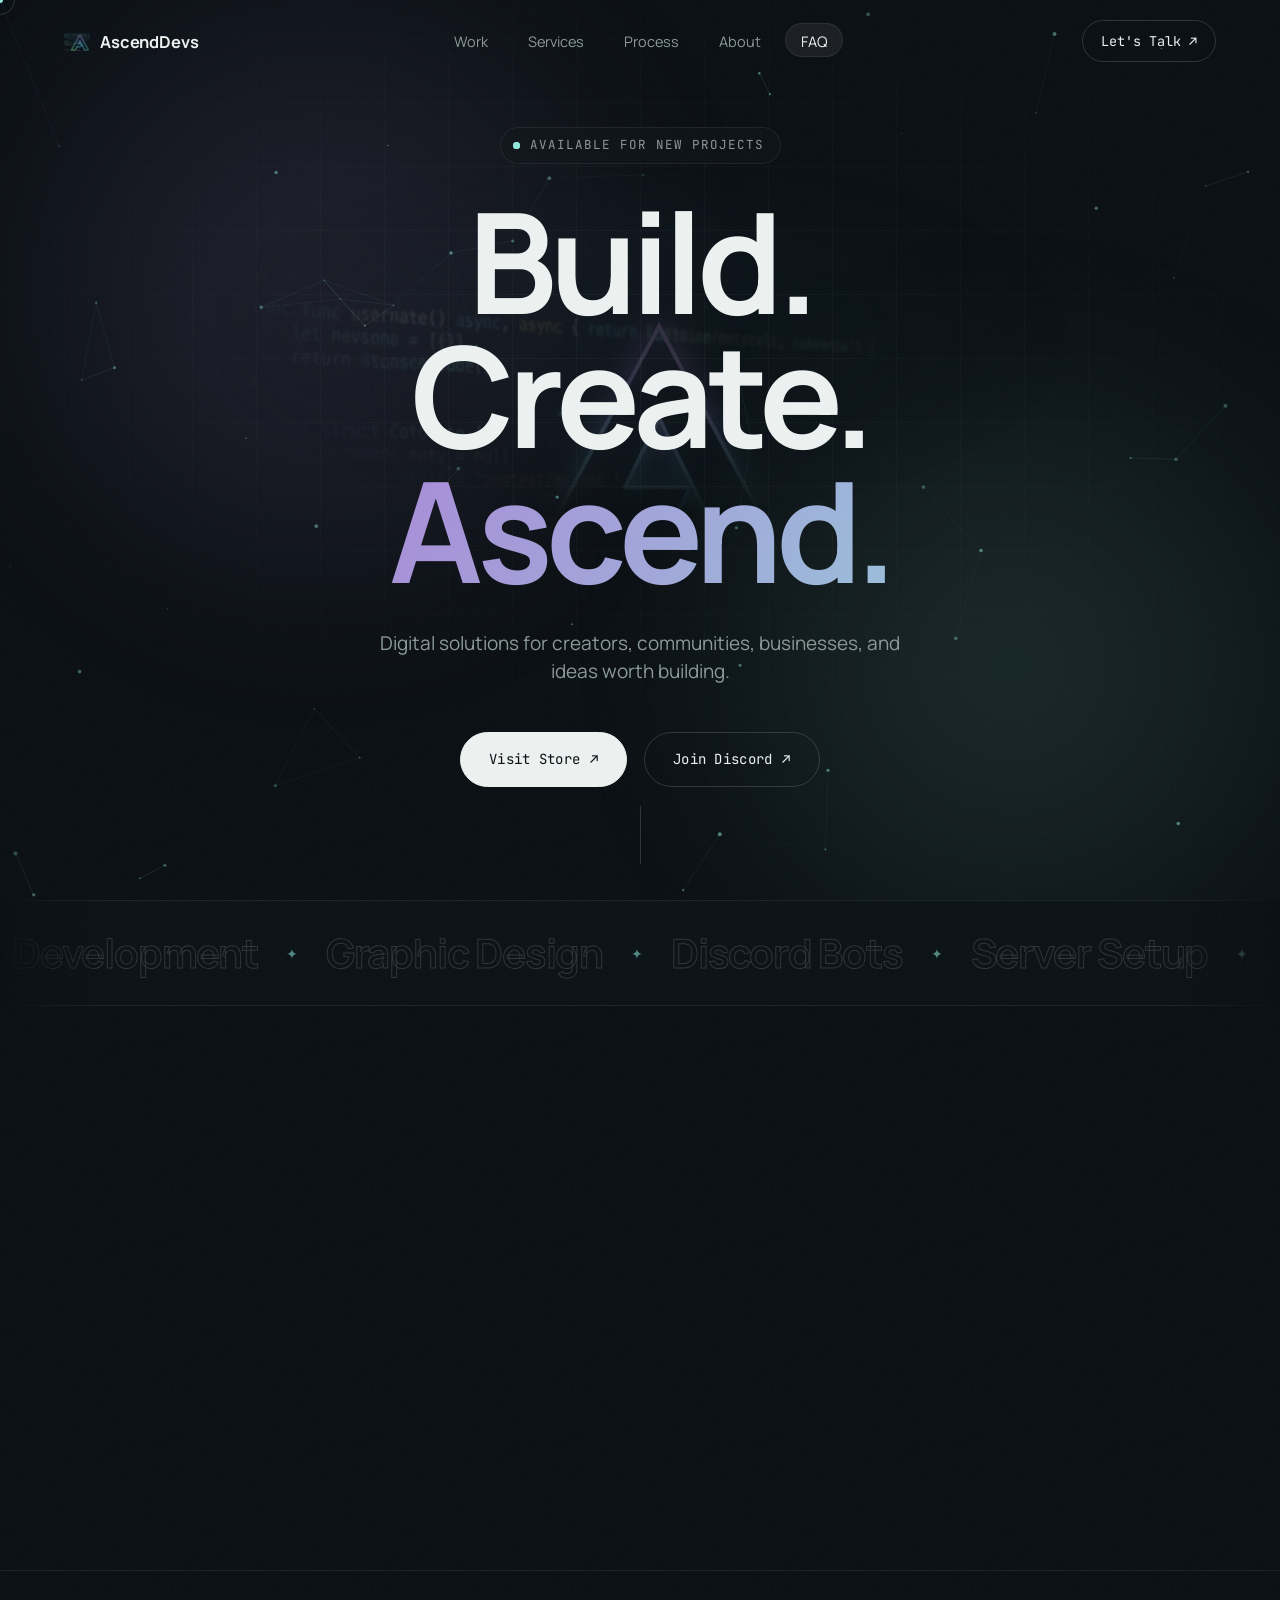
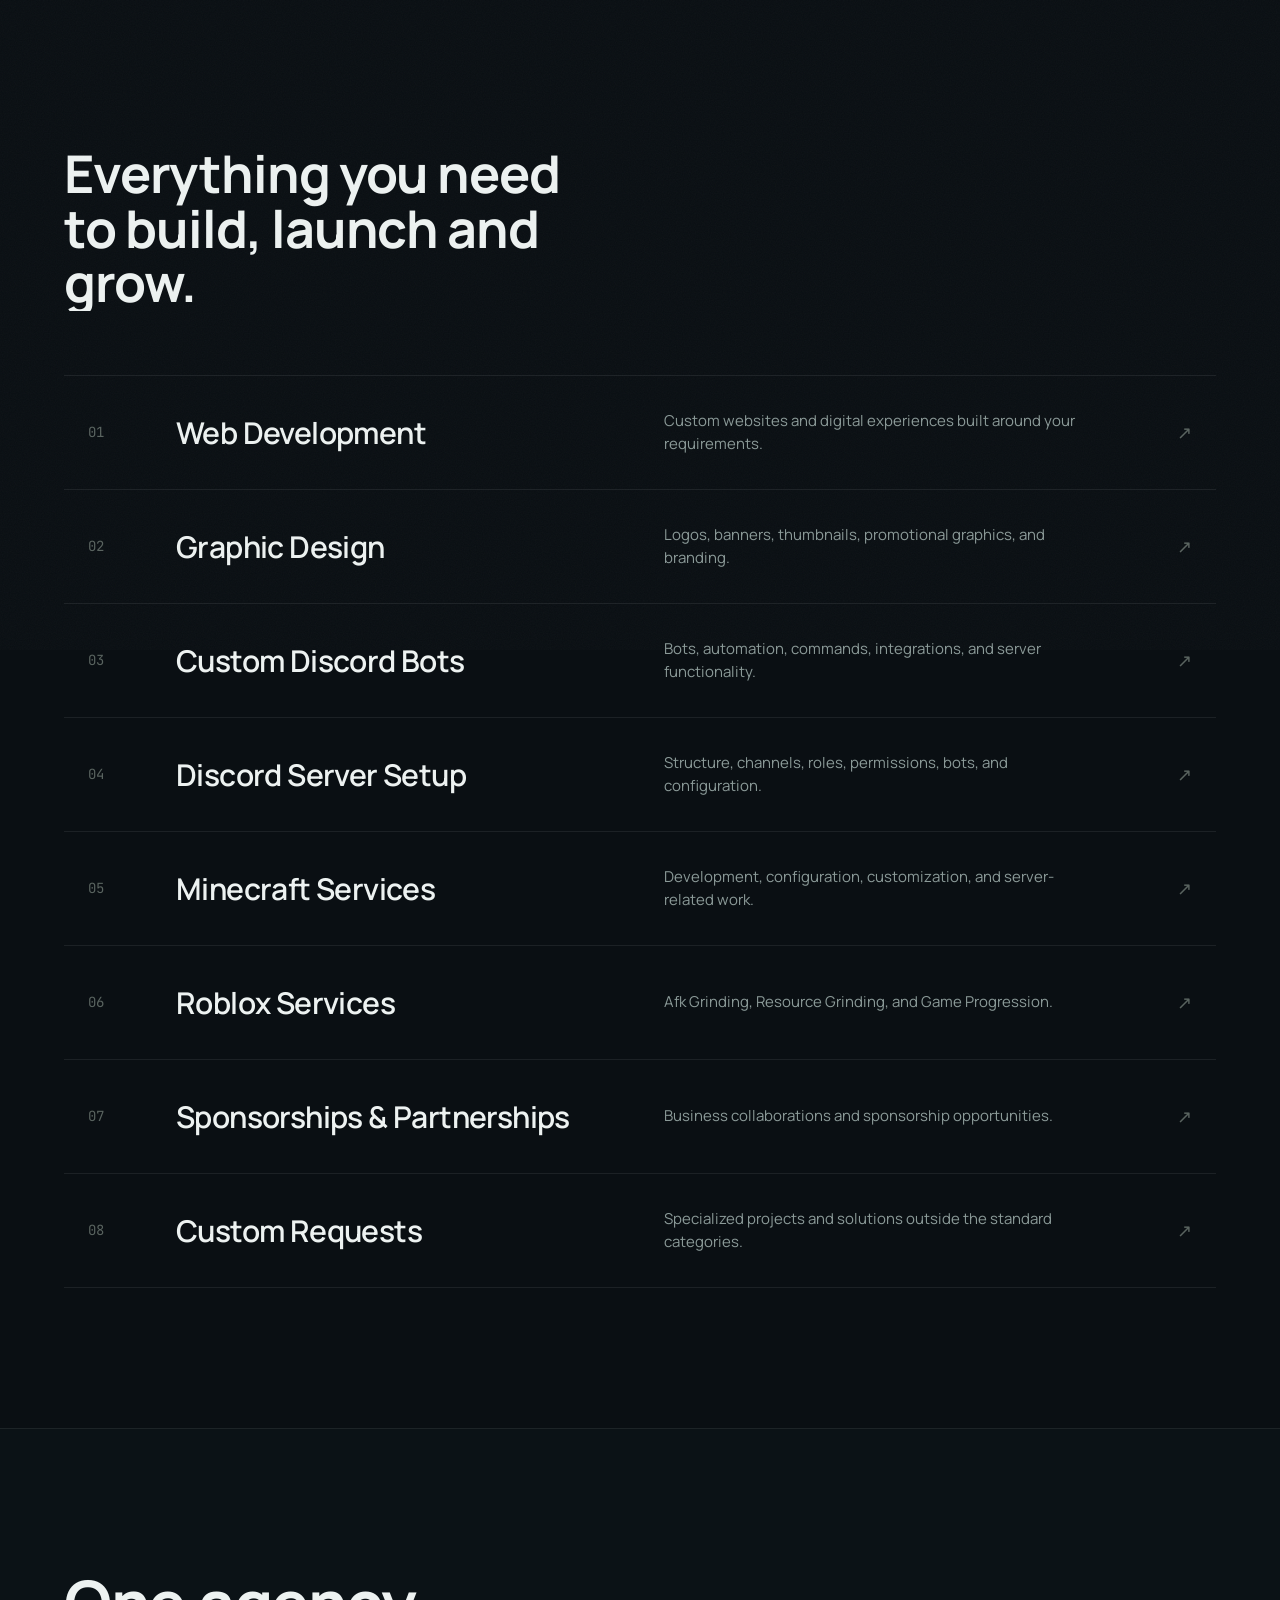
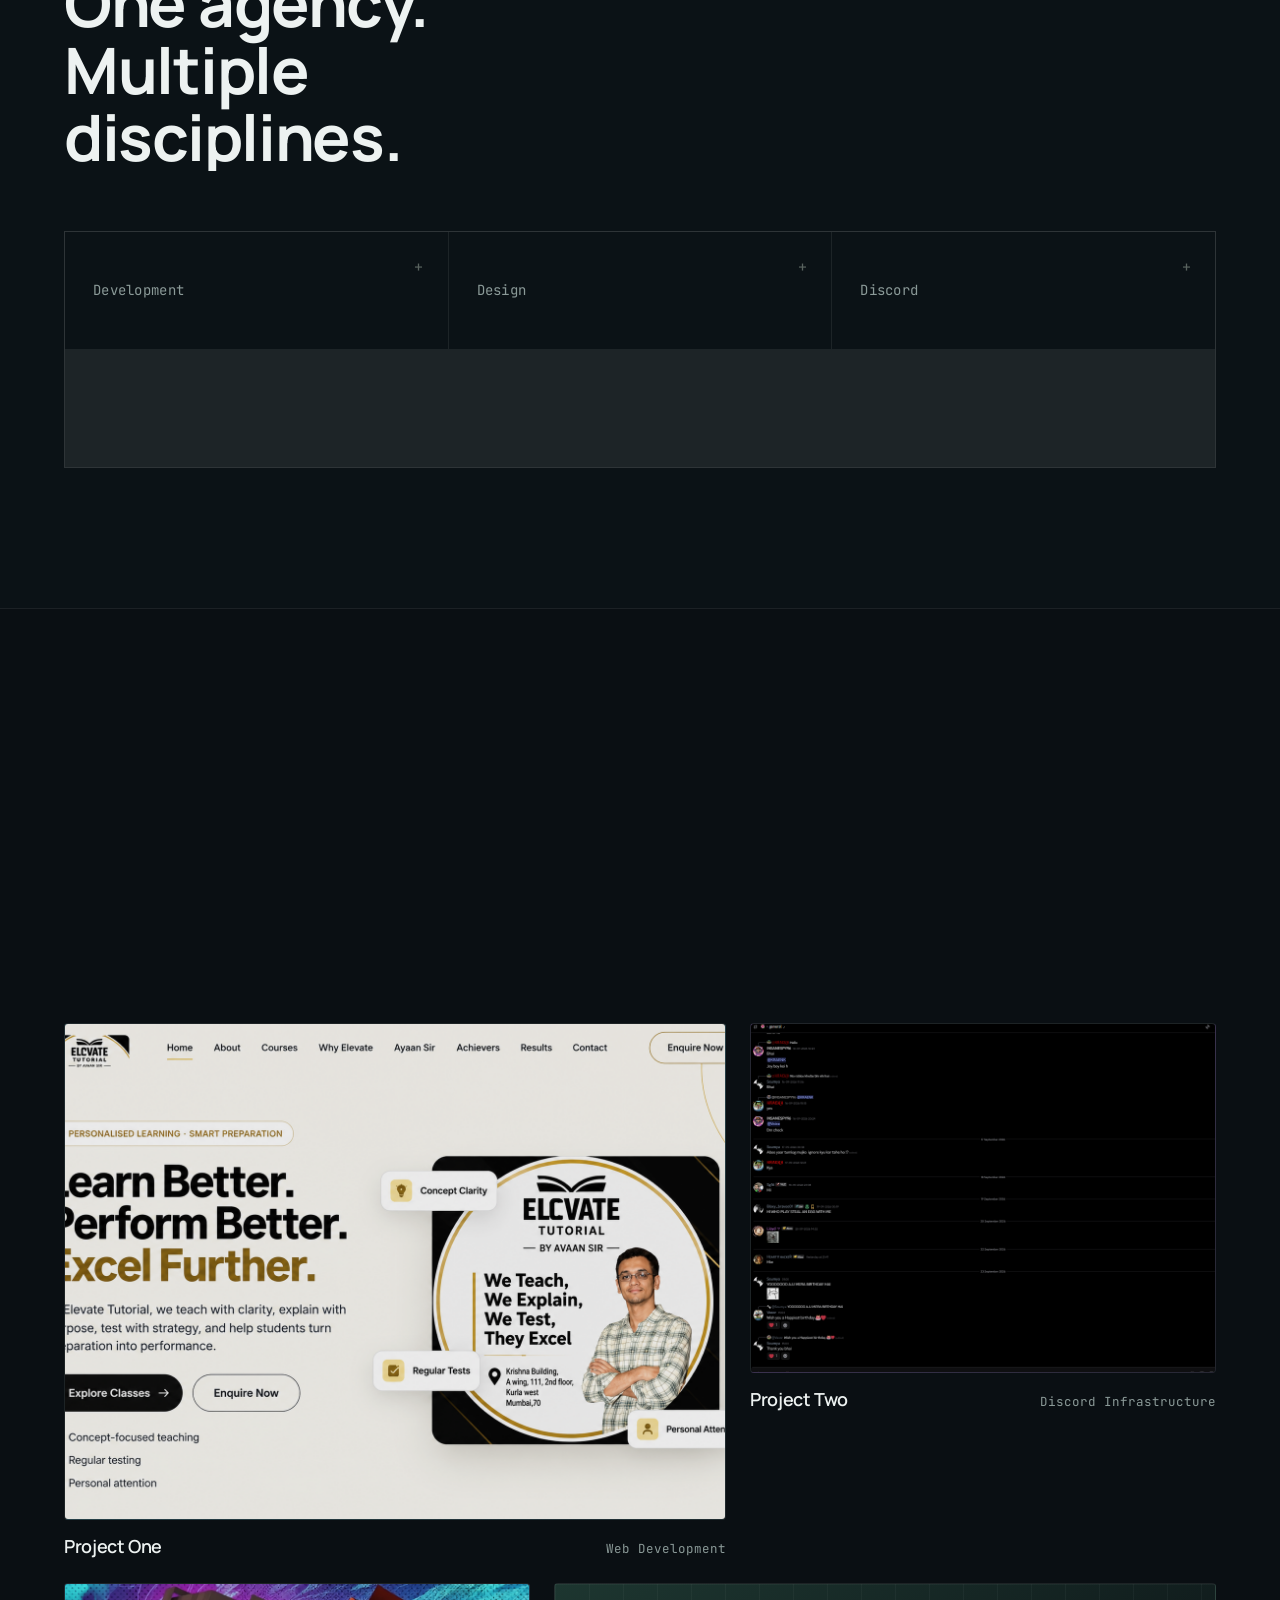
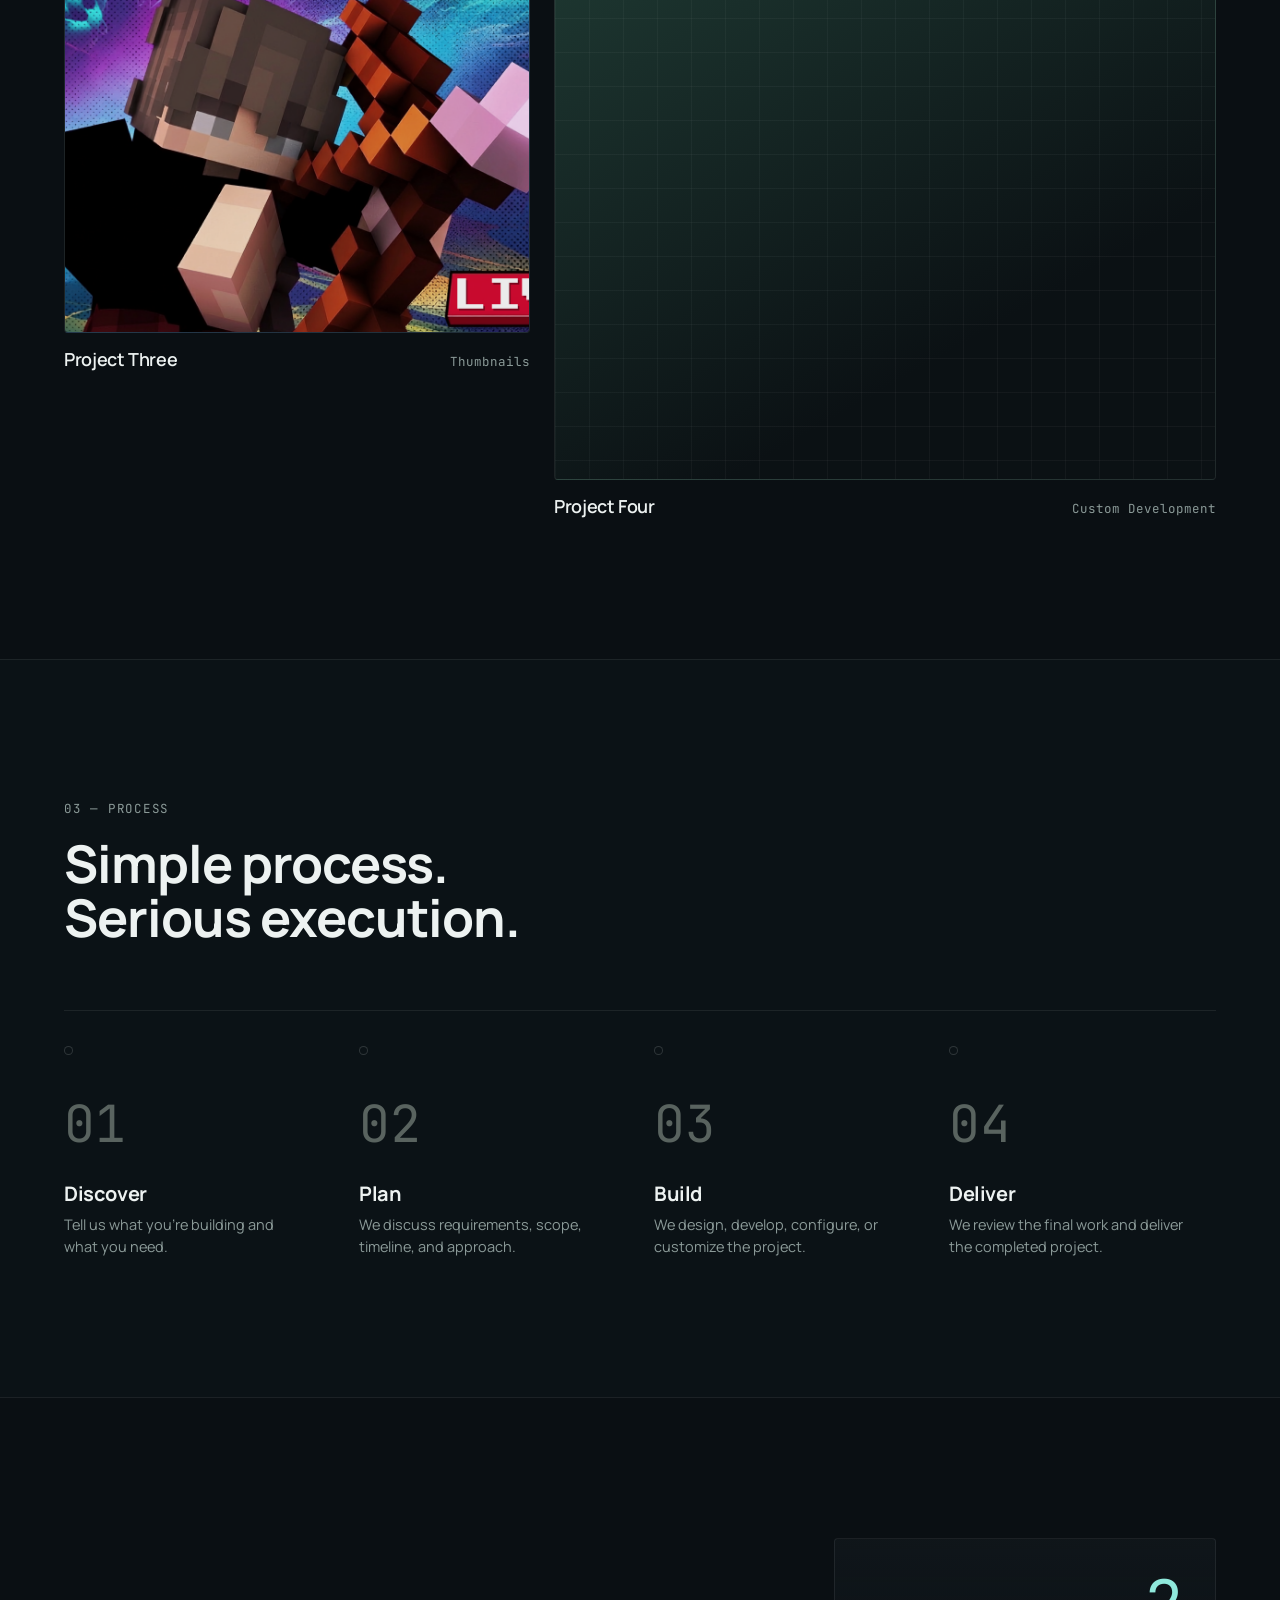
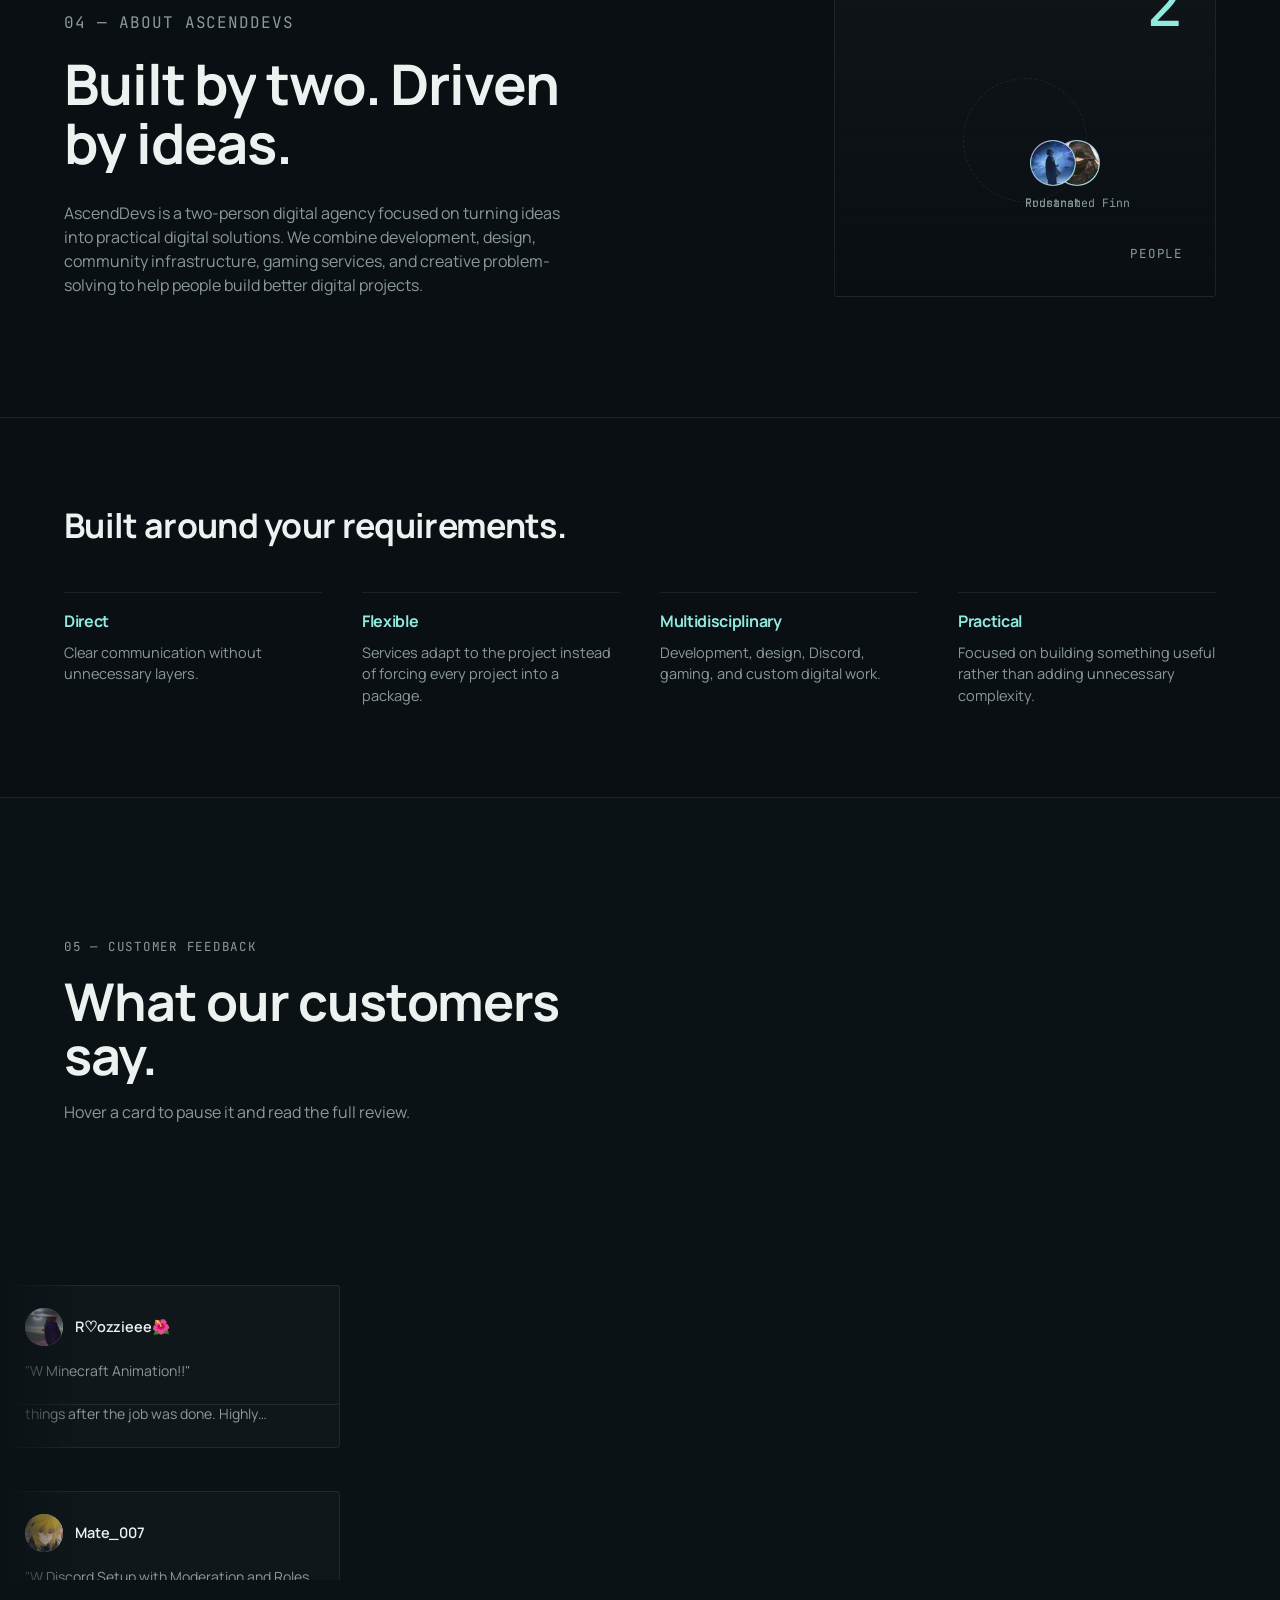
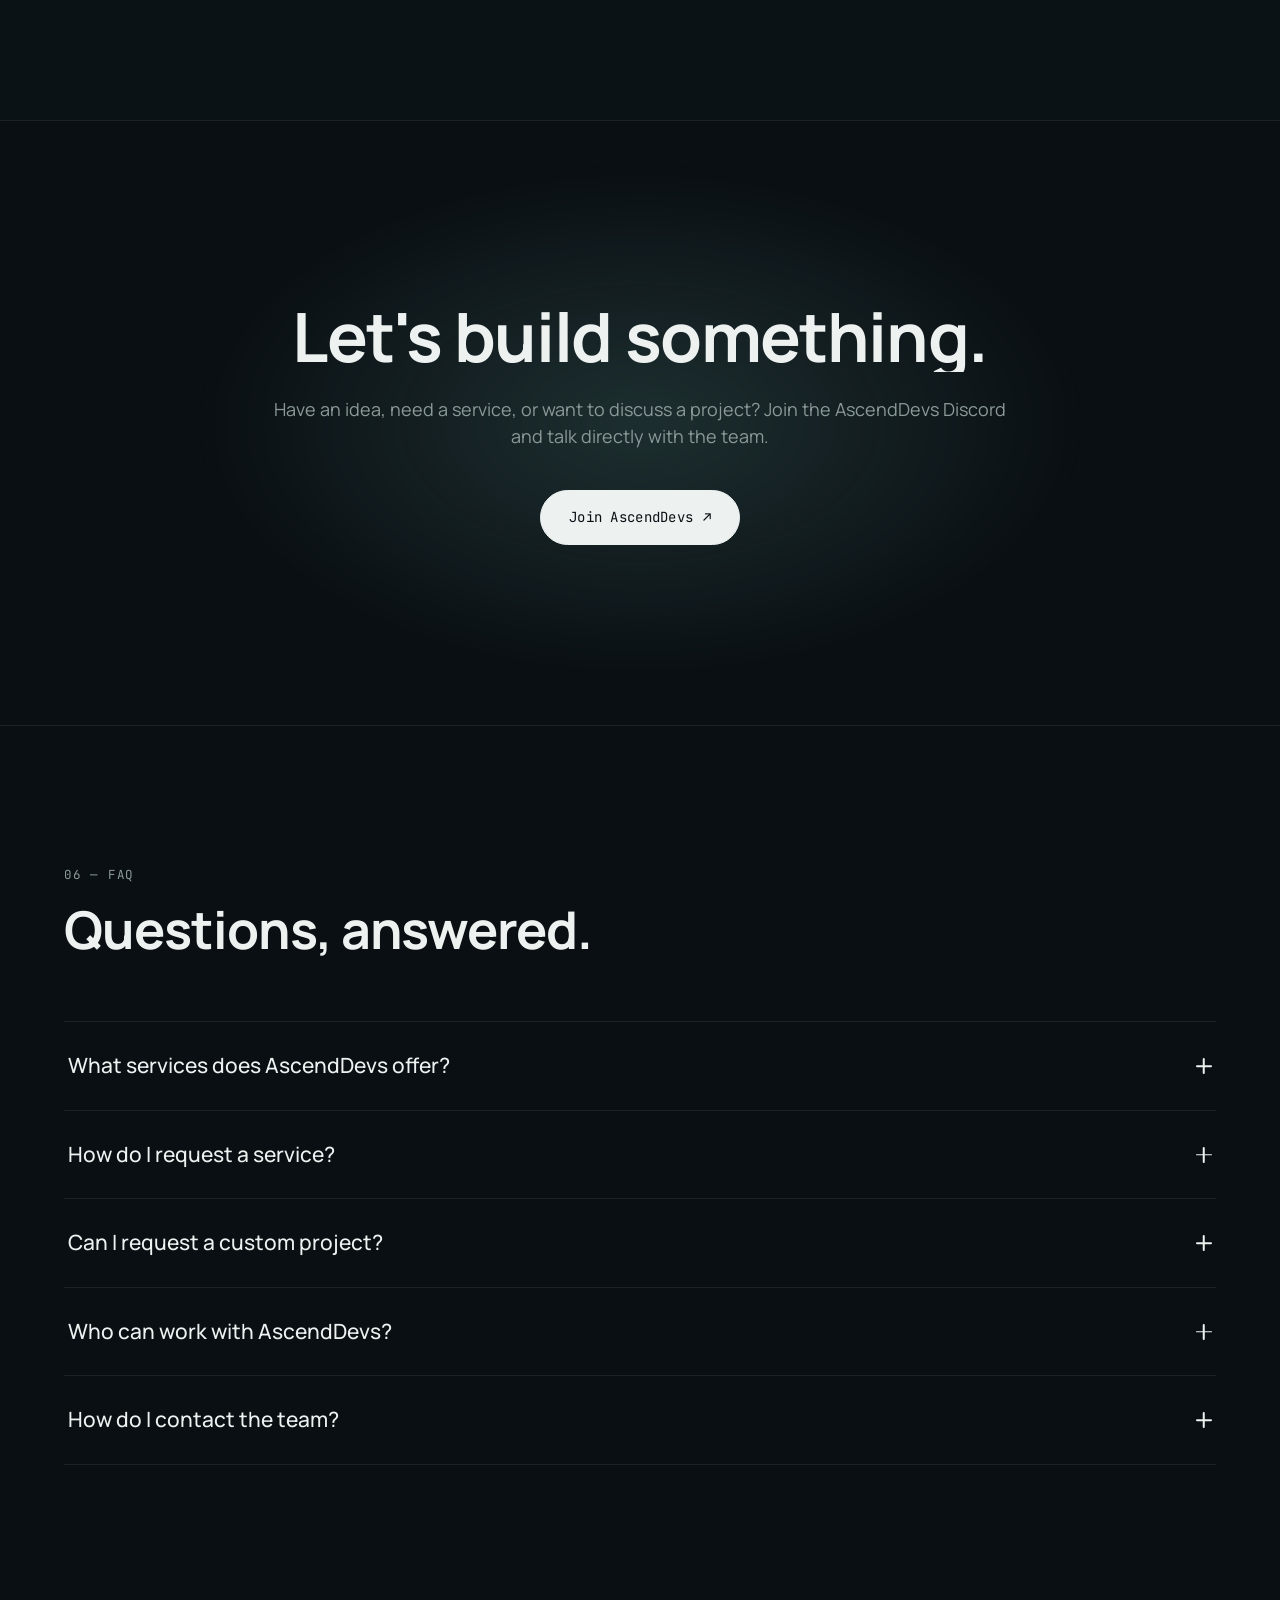
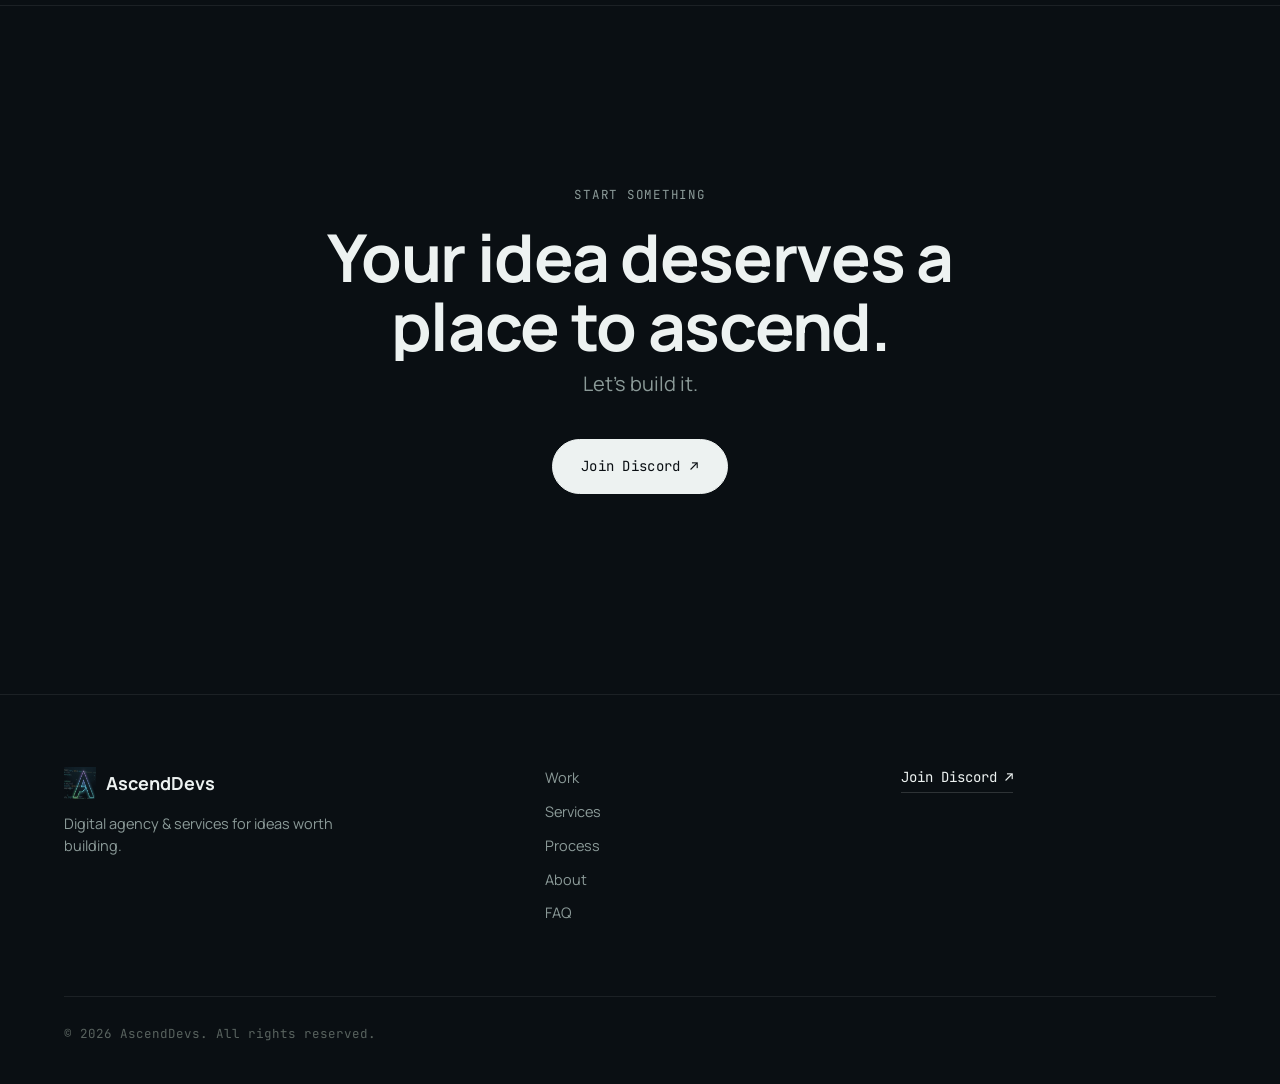
==== commit 2ed92363: "GG" ====
--- a/index.html
+++ b/index.html
@@ -117,9 +117,9 @@
       <p class="hero__sub" data-stagger="5">Digital solutions for creators, communities, businesses, and ideas worth building.</p>
 
       <div class="hero__actions" data-stagger="6">
-        <a href="#services" class="btn btn--primary" data-magnet>
+        <a href="store/" class="btn btn--primary" data-magnet>
           <span class="btn__fill"></span>
-          <span class="btn__label">Explore Services <span class="arrow arrow--down">↓</span></span>
+          <span class="btn__label">Visit Store <span class="arrow">↗</span></span>
         </a>
         <a href="https://discord.gg/WDzhZU5xwJ" target="_blank" rel="noopener" class="btn btn--ghost" data-magnet>
           <span class="btn__fill"></span>
--- a/css/style.css
+++ b/css/style.css
@@ -1239,4 +1239,4 @@
   .review-card{ position: static; width: auto; animation: none; opacity: 1; transform: none; }
 
   .marquee__track{ transform: none !important; flex-wrap: wrap; justify-content: center; }
-}
+}
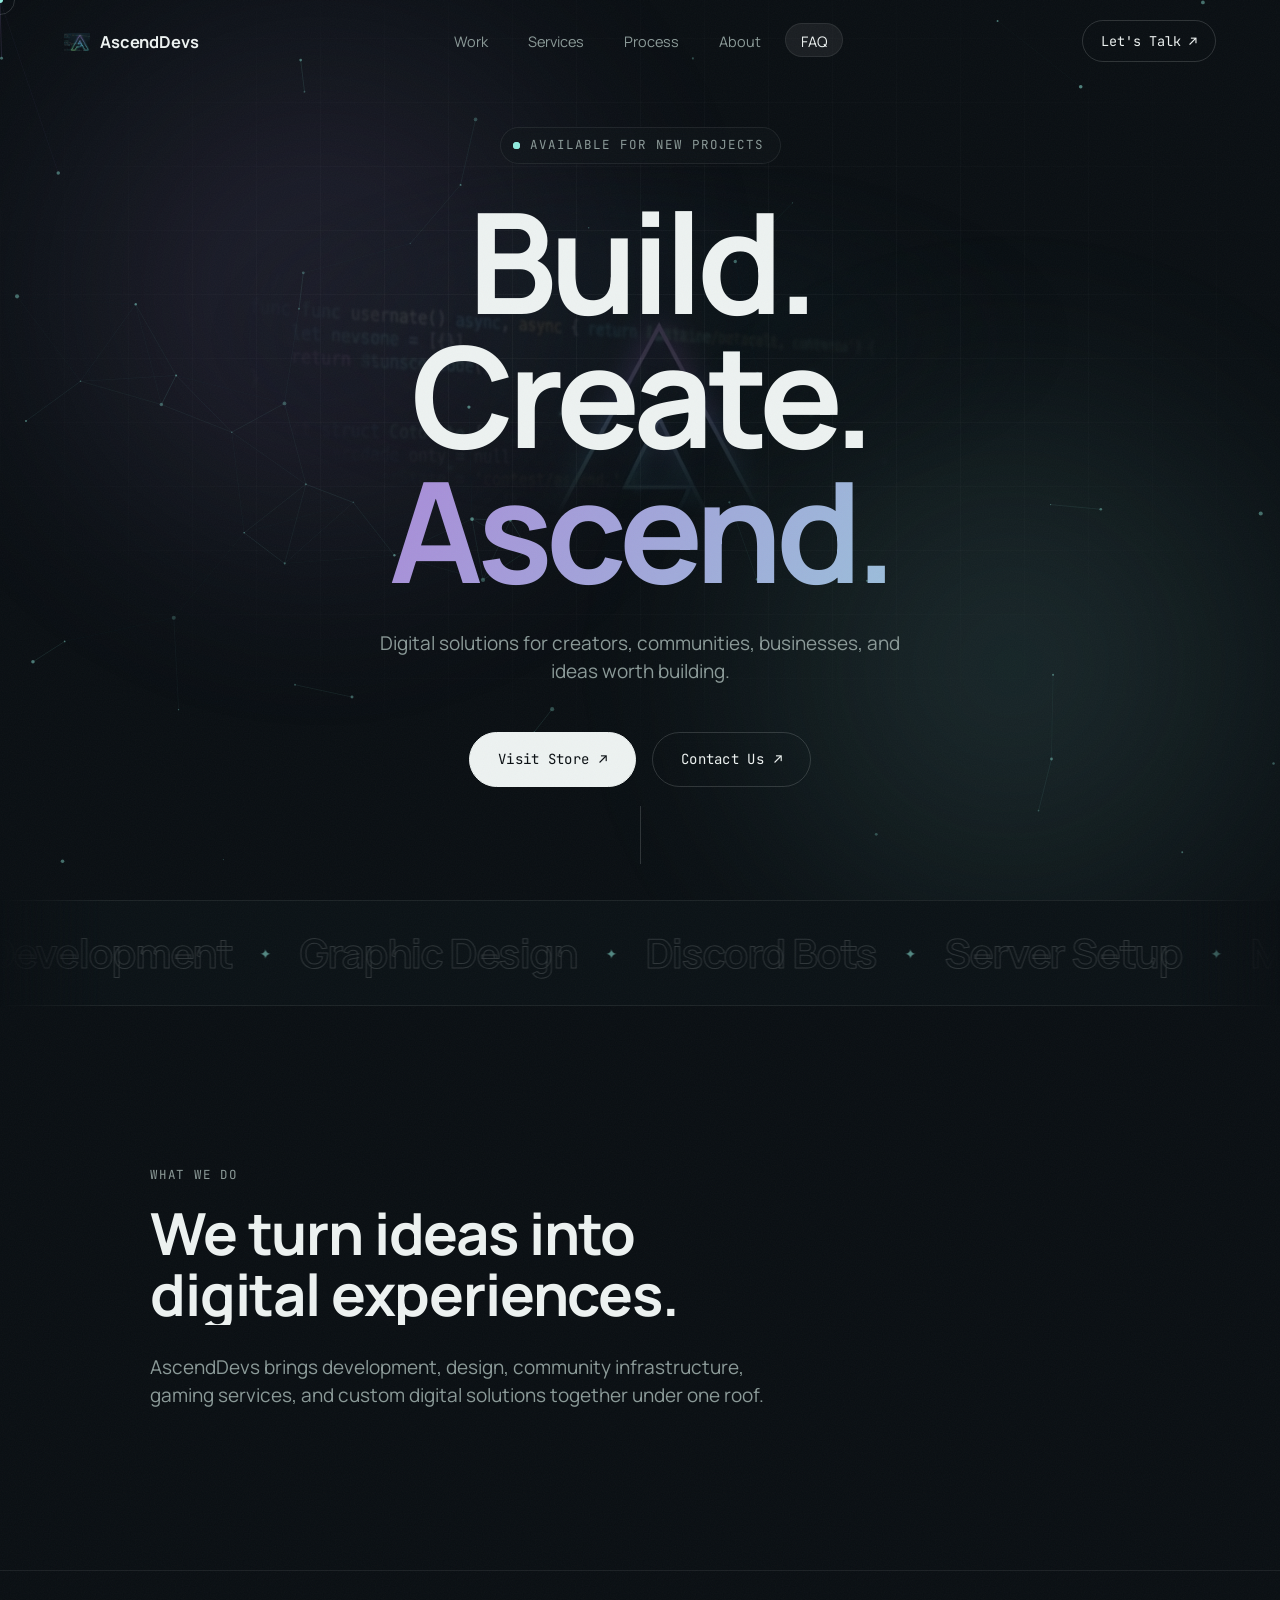
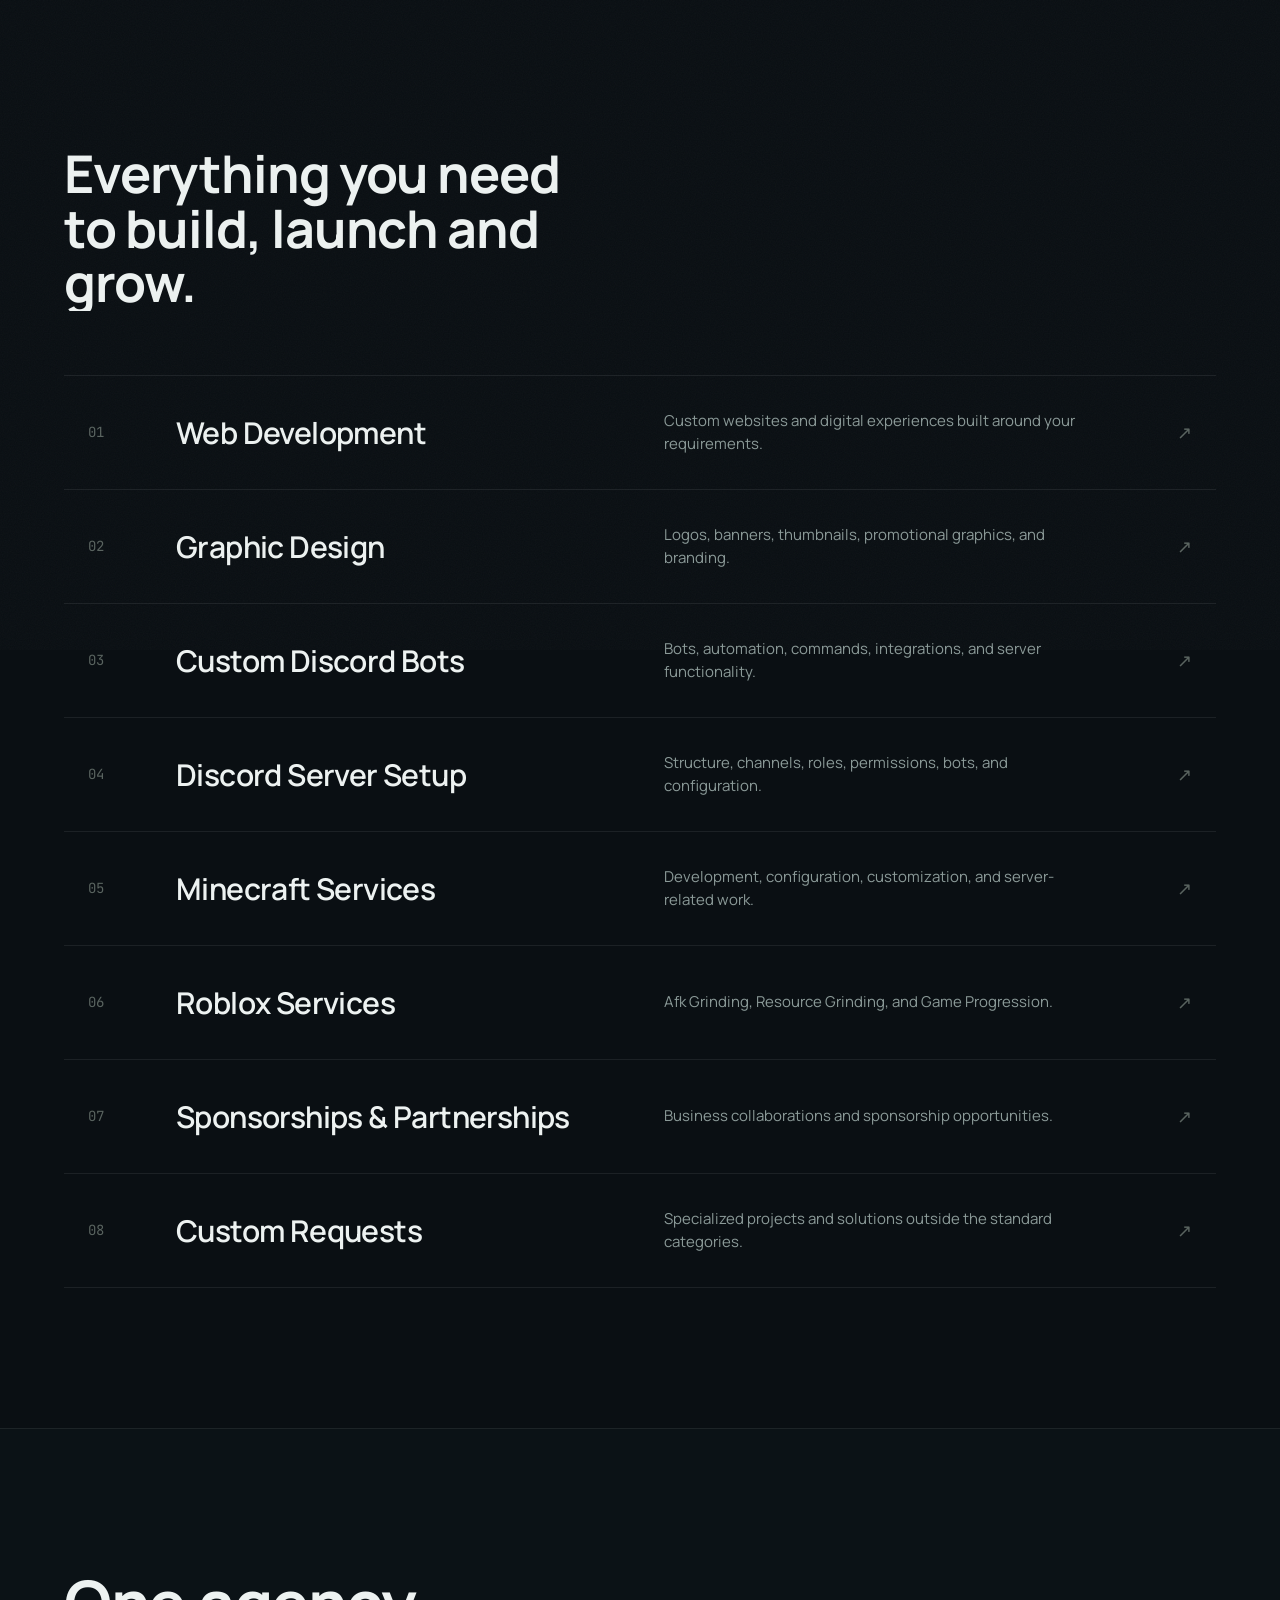
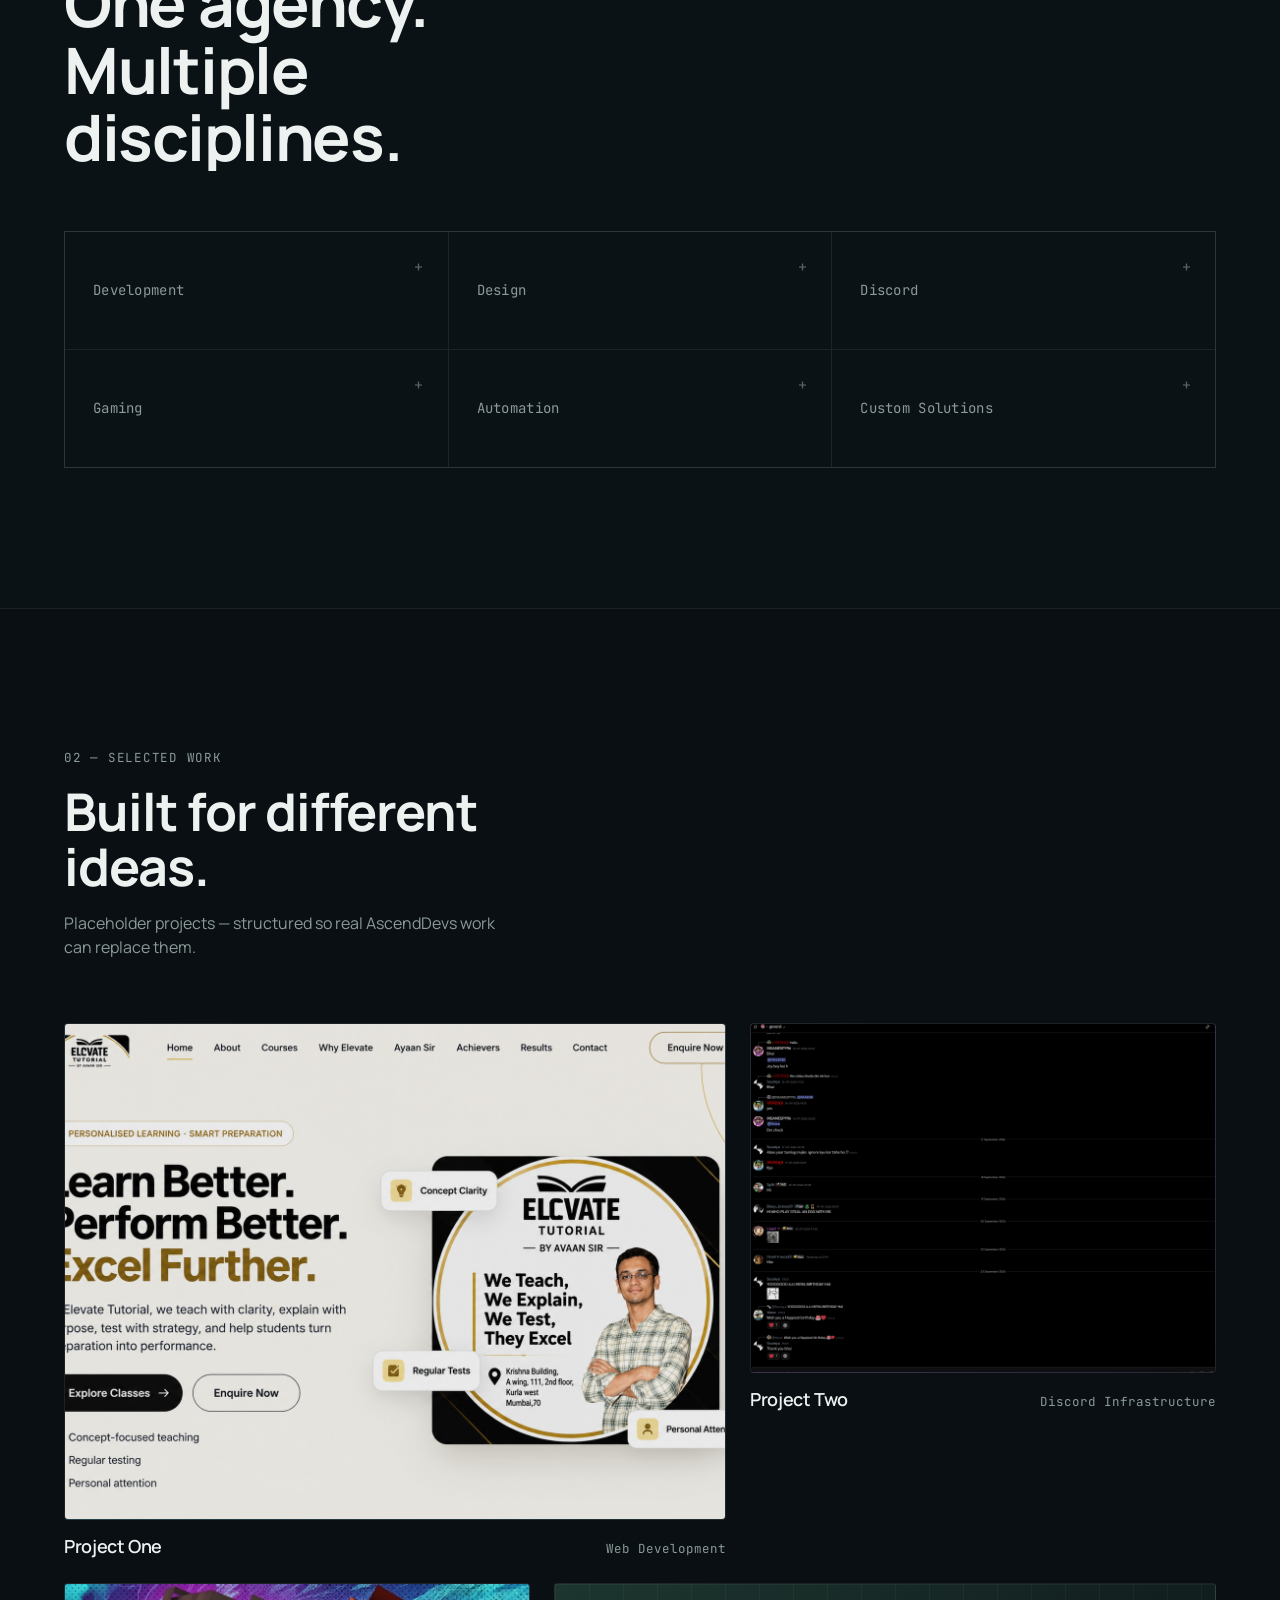
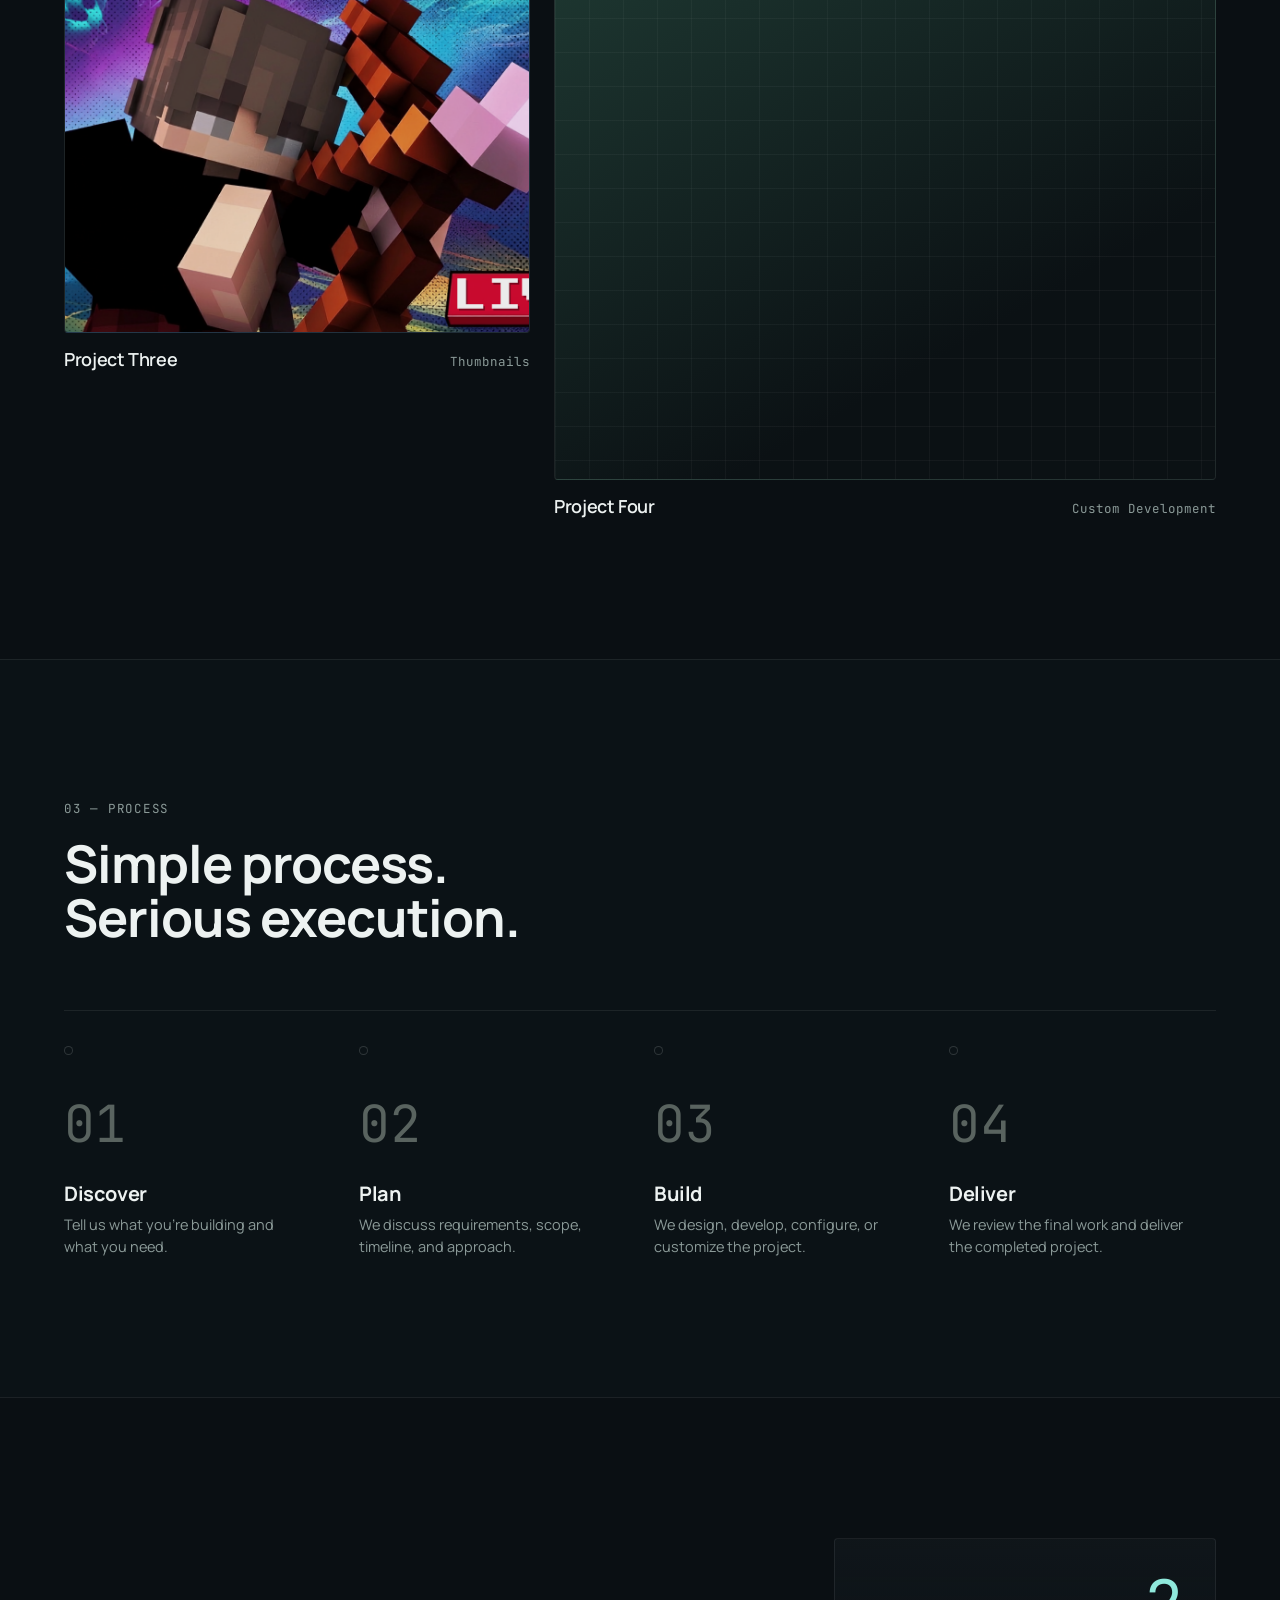
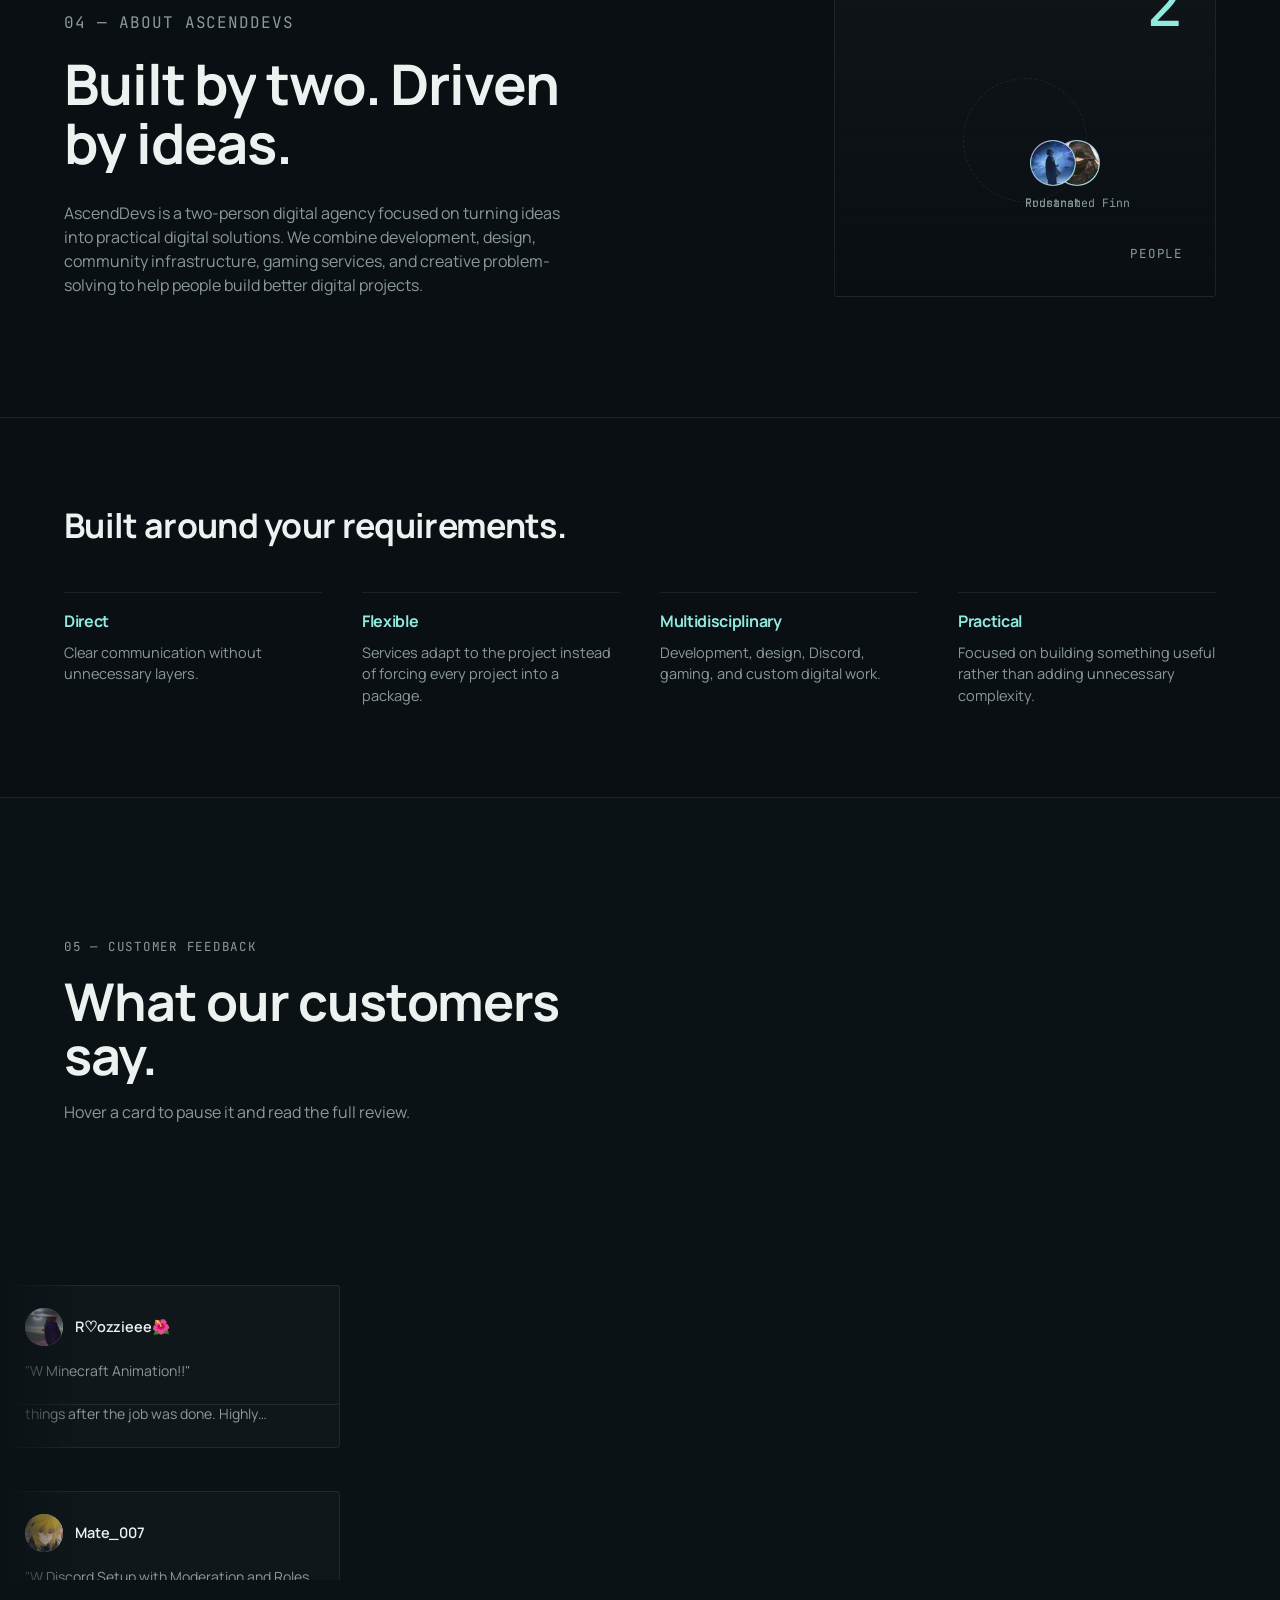
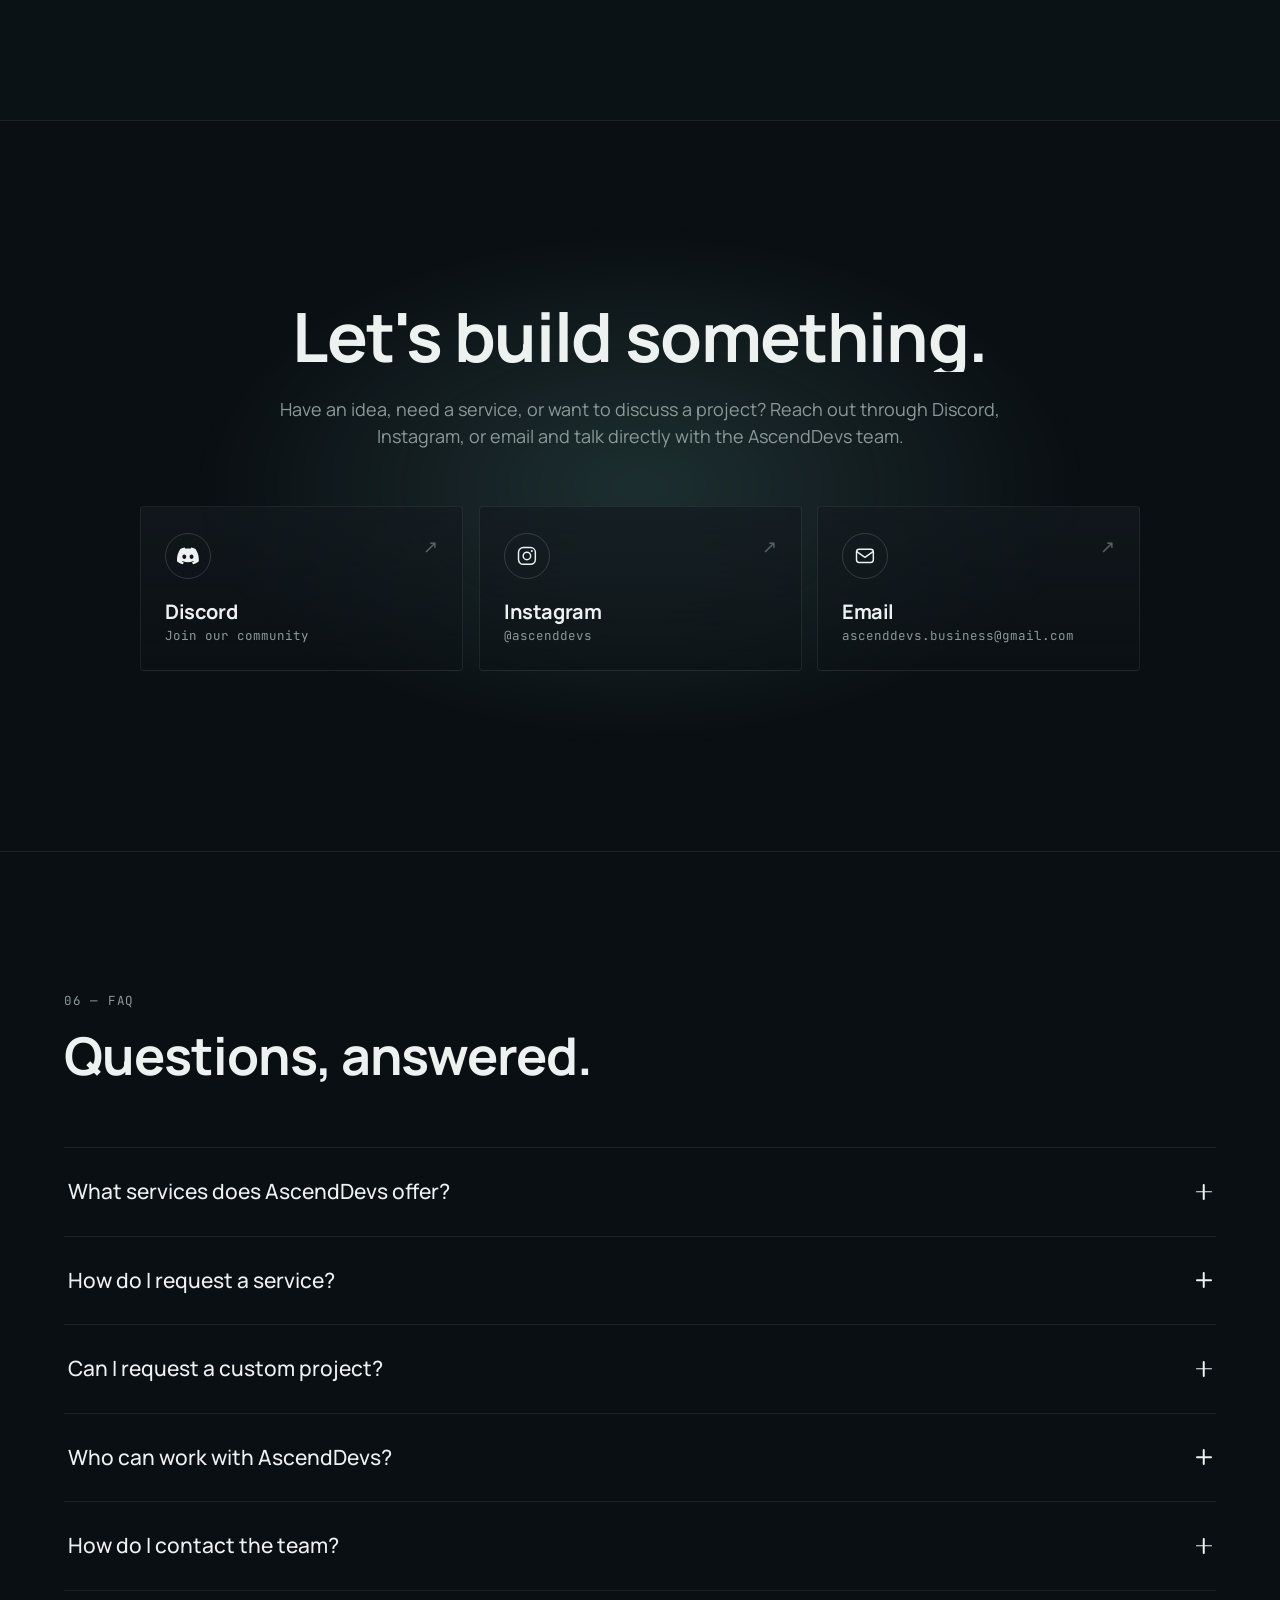
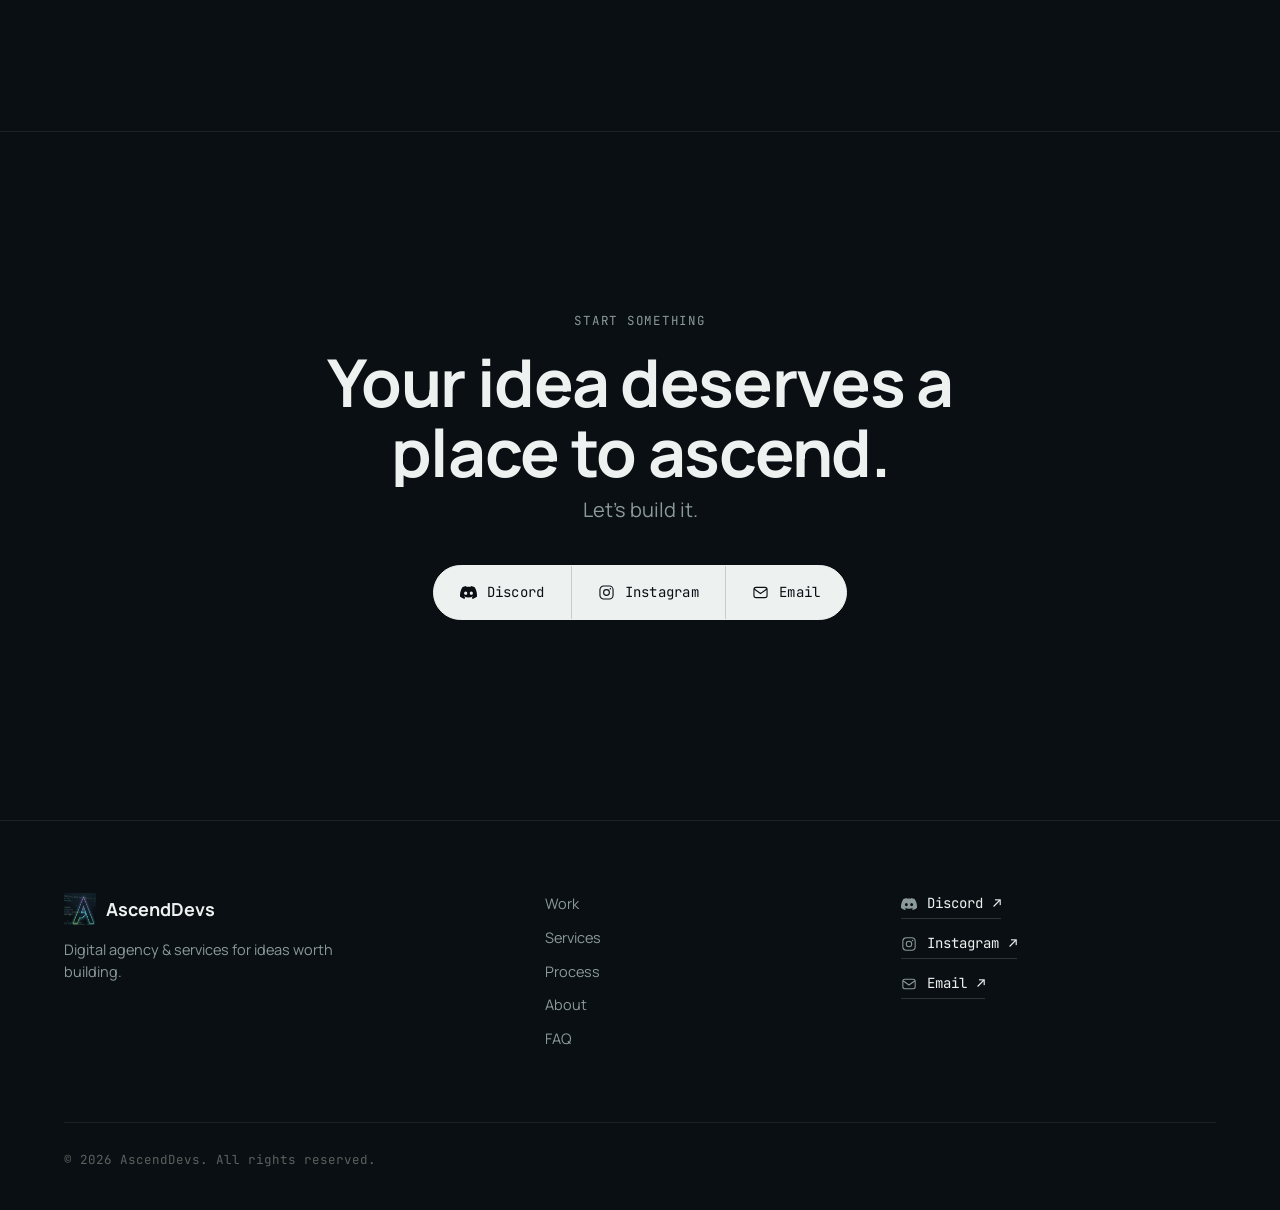
==== commit 17f3978a: "GG" ====
--- a/index.html
+++ b/index.html
@@ -21,6 +21,16 @@
 <link href="https://fonts.googleapis.com/css2?family=Manrope:wght@400;500;600;700;800&family=JetBrains+Mono:wght@400;500&display=swap" rel="stylesheet">
 
 <link rel="stylesheet" href="css/style.css">
+<noscript>
+<style>
+  /* No JavaScript: skip the intro, show everything, open the FAQ answers */
+  .loader{ display: none !important; }
+  .reveal, [data-stagger], .hero__headline .line[data-stagger] .word, .split-word > i{ opacity: 1 !important; transform: none !important; }
+  .accordion__panel{ grid-template-rows: 1fr !important; }
+  .accordion__panel > p{ padding-bottom: 28px !important; opacity: 1 !important; transform: none !important; }
+  .accordion__icon{ display: none; }
+</style>
+</noscript>
 </head>
 <body>
 
@@ -68,9 +78,11 @@
       <a href="#faq">FAQ</a>
     </nav>
 
-    <a href="https://discord.gg/WDzhZU5xwJ" class="nav__cta" data-magnet target="_blank" rel="noopener">
-      Let's Talk <span class="arrow">↗</span>
-    </a>
+    <div data-contact="menu" data-label="Let's Talk" data-trigger="nav__cta" data-align="end">
+      <a href="https://discord.gg/WDzhZU5xwJ" class="nav__cta" data-magnet target="_blank" rel="noopener">
+        Let's Talk <span class="arrow">↗</span>
+      </a>
+    </div>
 
     <button class="nav__toggle" id="navToggle" aria-label="Open menu" aria-expanded="false" aria-controls="mobileMenu">
       <span></span><span></span>
@@ -87,7 +99,9 @@
     <a href="#process"><i>03</i>Process</a>
     <a href="#about"><i>04</i>About</a>
     <a href="#faq"><i>05</i>FAQ</a>
-    <a href="https://discord.gg/WDzhZU5xwJ" target="_blank" rel="noopener" class="mobile-menu__cta">Join Discord ↗</a>
+    <div data-contact="mobile">
+      <a href="https://discord.gg/WDzhZU5xwJ" target="_blank" rel="noopener" class="mobile-menu__cta">Join Discord ↗</a>
+    </div>
   </nav>
 </div>
 
@@ -121,10 +135,12 @@
           <span class="btn__fill"></span>
           <span class="btn__label">Visit Store <span class="arrow">↗</span></span>
         </a>
-        <a href="https://discord.gg/WDzhZU5xwJ" target="_blank" rel="noopener" class="btn btn--ghost" data-magnet>
-          <span class="btn__fill"></span>
-          <span class="btn__label">Join Discord <span class="arrow">↗</span></span>
-        </a>
+        <div data-contact="menu" data-label="Contact Us" data-trigger="btn btn--ghost" data-align="start">
+          <a href="https://discord.gg/WDzhZU5xwJ" target="_blank" rel="noopener" class="btn btn--ghost" data-magnet>
+            <span class="btn__fill"></span>
+            <span class="btn__label">Join Discord <span class="arrow">↗</span></span>
+          </a>
+        </div>
       </div>
     </div>
 
@@ -391,12 +407,13 @@
     <div class="discord-cta__glow" aria-hidden="true"></div>
     <div class="discord-cta__inner">
       <h2 data-split>Let's build something.</h2>
-      <p class="reveal">Have an idea, need a service, or want to discuss a project? Join the AscendDevs Discord and talk directly with the team.</p>
-      <a href="https://discord.gg/WDzhZU5xwJ" target="_blank" rel="noopener" class="btn btn--primary reveal" data-magnet>
-        <span class="btn__fill"></span>
-        <span class="btn__label">Join AscendDevs <span class="arrow">↗</span></span>
-      </a>
-    </div>
+      <p class="reveal">Have an idea, need a service, or want to discuss a project? Reach out through Discord, Instagram, or email and talk directly with the AscendDevs team.</p>
+    </div>
+    <ul class="contact-cards" data-contact="cards" aria-label="Contact AscendDevs">
+      <li class="reveal"><a class="contact-card" href="https://discord.gg/WDzhZU5xwJ" target="_blank" rel="noopener"><span class="contact-card__body"><span class="contact-card__label">Discord</span><span class="contact-card__note">Join our community</span></span></a></li>
+      <li class="reveal"><a class="contact-card" href="https://instagram.com/ascenddevs" target="_blank" rel="noopener"><span class="contact-card__body"><span class="contact-card__label">Instagram</span><span class="contact-card__note">@ascenddevs</span></span></a></li>
+      <li class="reveal"><a class="contact-card" href="mailto:ascenddevs.business@gmail.com"><span class="contact-card__body"><span class="contact-card__label">Email</span><span class="contact-card__note">ascenddevs.business@gmail.com</span></span></a></li>
+    </ul>
   </section>
 
   <!-- ============ FAQ ============ -->
@@ -423,7 +440,7 @@
           <span class="accordion__icon"><i></i><i></i></span>
         </button>
         <div class="accordion__panel">
-          <p>Join the AscendDevs Discord and discuss your requirements with the team.</p>
+          <p>Reach out through our <a class="contact-inline" href="https://discord.gg/WDzhZU5xwJ" data-contact-link="discord">Discord</a>, <a class="contact-inline" href="https://instagram.com/ascenddevs" data-contact-link="instagram">Instagram</a>, or <a class="contact-inline" href="mailto:ascenddevs.business@gmail.com" data-contact-link="email">email</a> and tell us what you need. We'll discuss the requirements with you.</p>
         </div>
       </div>
 
@@ -453,7 +470,7 @@
           <span class="accordion__icon"><i></i><i></i></span>
         </button>
         <div class="accordion__panel">
-          <p>Through the official AscendDevs Discord server.</p>
+          <p>You can contact AscendDevs through <a class="contact-inline" href="https://discord.gg/WDzhZU5xwJ" data-contact-link="discord">Discord</a>, Instagram (<a class="contact-inline" href="https://instagram.com/ascenddevs" data-contact-link="instagram">@ascenddevs</a>), or email at <a class="contact-inline" href="mailto:ascenddevs.business@gmail.com" data-contact-link="email">ascenddevs.business@gmail.com</a>.</p>
         </div>
       </div>
     </div>
@@ -465,10 +482,11 @@
       <p class="eyebrow reveal">Start something</p>
       <h2 data-split>Your idea deserves a place to ascend.</h2>
       <p class="final-cta__sub reveal">Let's build it.</p>
-      <a href="https://discord.gg/WDzhZU5xwJ" target="_blank" rel="noopener" class="btn btn--primary reveal" data-magnet>
-        <span class="btn__fill"></span>
-        <span class="btn__label">Join Discord <span class="arrow">↗</span></span>
-      </a>
+      <div class="reveal contact-dock" data-contact="dock">
+        <a class="contact-dock__item" href="https://discord.gg/WDzhZU5xwJ" target="_blank" rel="noopener"><span class="contact-dock__fill"></span><span class="contact-dock__label"><span>Discord</span></span></a>
+        <a class="contact-dock__item" href="https://instagram.com/ascenddevs" target="_blank" rel="noopener"><span class="contact-dock__fill"></span><span class="contact-dock__label"><span>Instagram</span></span></a>
+        <a class="contact-dock__item" href="mailto:ascenddevs.business@gmail.com"><span class="contact-dock__fill"></span><span class="contact-dock__label"><span>Email</span></span></a>
+      </div>
     </div>
   </section>
 
@@ -492,7 +510,11 @@
     <a href="#faq">FAQ</a>
   </nav>
 
-  <a class="footer__discord" href="https://discord.gg/WDzhZU5xwJ" target="_blank" rel="noopener" data-magnet>Join Discord ↗</a>
+  <div class="footer__contact" data-contact="list">
+    <a class="footer__contact-link" href="https://discord.gg/WDzhZU5xwJ" target="_blank" rel="noopener"><span>Discord</span><span class="arrow" aria-hidden="true">↗</span></a>
+    <a class="footer__contact-link" href="https://instagram.com/ascenddevs" target="_blank" rel="noopener"><span>Instagram</span><span class="arrow" aria-hidden="true">↗</span></a>
+    <a class="footer__contact-link" href="mailto:ascenddevs.business@gmail.com"><span>Email</span><span class="arrow" aria-hidden="true">↗</span></a>
+  </div>
 
   <div class="footer__bottom">
     <span>© 2026 AscendDevs. All rights reserved.</span>
@@ -504,6 +526,7 @@
   <svg class="to-top__ring" viewBox="0 0 44 44" aria-hidden="true"><circle id="toTopRing" cx="22" cy="22" r="20.5" fill="none" stroke="currentColor" stroke-width="1.5"/></svg>
 </button>
 
+<script src="js/contact.js"></script>
 <script src="js/main.js"></script>
 <script src="js/reviews.js"></script>
 <script src="js/team.js"></script>
--- a/css/style.css
+++ b/css/style.css
@@ -372,13 +372,14 @@
 .mobile-menu{
   position: fixed; inset: 0; z-index: 480;
   background: var(--void-2);
-  display: flex; flex-direction: column; justify-content: center;
+  display: flex; flex-direction: column; justify-content: flex-start;
+  overflow-y: auto; overscroll-behavior: contain;
   padding: var(--nav-h) var(--gutter) 40px;
   clip-path: inset(0 0 100% 0);
   transition: clip-path 640ms var(--ease-io);
 }
 .mobile-menu.is-open{ clip-path: inset(0 0 0% 0); }
-.mobile-menu nav{ display: flex; flex-direction: column; }
+.mobile-menu nav{ display: flex; flex-direction: column; margin: auto 0; }
 .mobile-menu a{
   display: flex; align-items: baseline; gap: 16px;
   font-size: clamp(30px, 9vw, 46px); font-weight: 700; letter-spacing: -0.03em;
@@ -1204,6 +1205,270 @@
 @media (max-width: 720px){ .to-top{ right: 16px; bottom: 16px; } }
 
 /* =============================================================
+   CONTACT CHANNELS — Discord / Instagram / Email
+   Rendered by js/contact.js (one config, every placement).
+============================================================= */
+.sr-only{
+  position: absolute; width: 1px; height: 1px; padding: 0; margin: -1px;
+  overflow: hidden; clip: rect(0,0,0,0); white-space: nowrap; border: 0;
+}
+.ci{ width: 1.15em; height: 1.15em; flex-shrink: 0; }
+
+/* inline links inside copy (FAQ) */
+.contact-inline{
+  color: var(--cyan);
+  border-bottom: 1px solid rgba(143,233,220,0.4);
+  transition: border-color var(--fast) var(--ease), color var(--fast) var(--ease);
+}
+.contact-inline:hover{ border-bottom-color: var(--cyan); }
+
+/* ---------- dropdown: "Let's Talk" / "Contact Us" ---------- */
+.contact-menu{ position: relative; display: inline-flex; flex-shrink: 0; }
+.contact-menu.is-open{ z-index: 30; }
+.contact-menu > button{ cursor: pointer; }
+.contact-menu > .nav__cta{ color: var(--ink); }
+.contact-menu.is-open > .nav__cta{ border-color: var(--cyan); color: var(--cyan); background: rgba(143,233,220,0.06); }
+.contact-menu.is-open > .nav__cta .arrow,
+.contact-menu.is-open > .btn .arrow{ transform: translate(3px,-3px); }
+.contact-menu.is-open > .btn--ghost{ color: var(--void); border-color: var(--ink); }
+.contact-menu.is-open > .btn .btn__fill{ transform: translateY(0); }
+
+.contact-panel{
+  --cp-shift: 0px;
+  position: absolute; z-index: 40; top: calc(100% + 12px);
+  width: max-content; min-width: 300px; max-width: calc(100vw - 24px);
+  padding: 10px;
+  background: rgba(16,23,27,0.985);
+  backdrop-filter: blur(18px) saturate(140%);
+  -webkit-backdrop-filter: blur(18px) saturate(140%);
+  border: 1px solid var(--line-strong);
+  border-radius: 6px;
+  box-shadow: 0 24px 60px -18px rgba(0,0,0,0.7);
+  text-align: left;
+  opacity: 0; visibility: hidden; pointer-events: none;
+  transform: translateY(8px) scale(.97); transform-origin: top right;
+  transition: opacity var(--fast) var(--ease), transform 420ms var(--ease), visibility 0s linear 420ms;
+}
+.contact-menu--end .contact-panel{ right: 0; translate: var(--cp-shift) 0; }
+.contact-menu--start .contact-panel{ left: 0; transform-origin: top left; translate: var(--cp-shift) 0; }
+.contact-menu--center .contact-panel{ left: 50%; transform-origin: top center; translate: calc(-50% + var(--cp-shift)) 0; }
+.contact-menu.is-up .contact-panel{ top: auto; bottom: calc(100% + 12px); transform: translateY(-8px) scale(.97); }
+.contact-menu.is-up.contact-menu--end .contact-panel{ transform-origin: bottom right; }
+.contact-menu.is-up.contact-menu--start .contact-panel{ transform-origin: bottom left; }
+.contact-menu.is-up.contact-menu--center .contact-panel{ transform-origin: bottom center; }
+.contact-menu.is-open .contact-panel{
+  opacity: 1; visibility: visible; pointer-events: auto; transform: none;
+  transition-delay: 0s;
+}
+.contact-panel ul{ display: grid; gap: 2px; }
+.contact-panel__eyebrow{
+  font-family: var(--font-mono); font-size: 11px; letter-spacing: 0.08em; text-transform: uppercase;
+  color: var(--ink-faint); padding: 6px 10px 10px;
+}
+
+.contact-item{
+  display: flex; align-items: center; gap: 14px;
+  padding: 11px 12px; border-radius: 4px;
+  color: var(--ink);
+  transition: background var(--fast) var(--ease), color var(--fast) var(--ease);
+}
+.contact-item__icon{
+  display: grid; place-items: center; flex-shrink: 0;
+  width: 38px; height: 38px; border-radius: 50%;
+  border: 1px solid var(--line-strong);
+  font-size: 16px;
+  transition: border-color var(--fast) var(--ease), background var(--fast) var(--ease), color var(--fast) var(--ease), transform 460ms var(--spring);
+}
+.contact-item__body{ display: grid; gap: 1px; min-width: 0; }
+.contact-item__label{ font-size: 14.5px; font-weight: 600; letter-spacing: -0.01em; }
+.contact-item__note{ font-family: var(--font-mono); font-size: 12px; color: var(--ink-dim); overflow-wrap: anywhere; }
+.contact-item .arrow{ margin-left: auto; color: var(--ink-faint); font-size: 14px; transition: transform var(--fast) var(--ease), color var(--fast) var(--ease); }
+.contact-item:hover, .contact-item:focus-visible{ background: rgba(143,233,220,0.06); }
+.contact-item:hover .contact-item__icon, .contact-item:focus-visible .contact-item__icon{
+  border-color: var(--cyan); background: var(--gradient); color: var(--void); transform: scale(1.06) rotate(-6deg);
+}
+.contact-item:hover .arrow, .contact-item:focus-visible .arrow{ color: var(--cyan); transform: translate(3px,-3px); }
+.contact-item:focus-visible{ outline-offset: -2px; }
+
+/* ---------- cards: the main contact section ---------- */
+.discord-cta .contact-cards{
+  position: relative; z-index: 1;
+  list-style: none;
+  max-width: 1000px; margin: 56px auto 0;
+  display: grid; grid-template-columns: repeat(3, minmax(0, 1fr)); gap: 16px;
+  text-align: left;
+}
+.contact-cards > li{ display: flex; }
+.contact-card{
+  position: relative; isolation: isolate; overflow: hidden;
+  flex: 1;
+  display: grid; grid-template-columns: auto 1fr; grid-template-rows: auto auto; gap: 22px 0;
+  align-content: space-between;
+  padding: 26px 24px 24px;
+  border: 1px solid var(--line); border-radius: 4px;
+  background: linear-gradient(180deg, rgba(19,26,31,0.7), rgba(12,17,21,0.5));
+  will-change: transform;
+  transition: border-color var(--fast) var(--ease), background var(--fast) var(--ease), transform 520ms var(--spring);
+}
+.contact-card::before{
+  content: ''; position: absolute; z-index: -1; inset: 0;
+  background: radial-gradient(ellipse 80% 90% at 0% 0%, rgba(143,233,220,0.12), transparent 70%);
+  opacity: 0; transition: opacity 420ms var(--ease);
+}
+.contact-card__icon{
+  grid-column: 1; grid-row: 1;
+  display: grid; place-items: center;
+  width: 46px; height: 46px; border-radius: 50%;
+  border: 1px solid var(--line-strong);
+  font-size: 19px;
+  transition: border-color var(--fast) var(--ease), background var(--fast) var(--ease), color var(--fast) var(--ease), transform 520ms var(--spring);
+}
+.contact-card .arrow{
+  grid-column: 2; grid-row: 1; justify-self: end;
+  color: var(--ink-faint); font-size: 18px;
+  transition: transform var(--fast) var(--ease), color var(--fast) var(--ease);
+}
+.contact-card__body{ grid-column: 1 / -1; grid-row: 2; display: grid; gap: 4px; min-width: 0; }
+.contact-card__label{ font-size: 20px; font-weight: 700; letter-spacing: -0.02em; line-height: 1.1; }
+.contact-card__note{ font-family: var(--font-mono); font-size: 12.5px; color: var(--ink-dim); overflow-wrap: anywhere; }
+.contact-card:hover, .contact-card:focus-visible{ border-color: var(--cyan); transform: translateY(-5px); }
+.contact-card:hover::before, .contact-card:focus-visible::before{ opacity: 1; }
+.contact-card:hover .contact-card__icon, .contact-card:focus-visible .contact-card__icon{
+  border-color: transparent; background: var(--gradient); color: var(--void); transform: rotate(-8deg) scale(1.06);
+}
+.contact-card:hover .arrow, .contact-card:focus-visible .arrow{ color: var(--cyan); transform: translate(4px,-4px); }
+
+@media (max-width: 860px){
+  .discord-cta .contact-cards{ grid-template-columns: minmax(0, 1fr); max-width: 520px; margin-top: 44px; gap: 12px; }
+  .contact-card{ grid-template-columns: auto 1fr auto; grid-template-rows: auto; align-items: center; gap: 0 18px; padding: 18px 20px; }
+  .contact-card__body{ grid-column: 2; grid-row: 1; }
+  .contact-card .arrow{ grid-column: 3; }
+  .contact-card__label{ font-size: 18px; }
+}
+
+/* ---------- dock: one pill, three segments ---------- */
+.contact-dock{
+  position: relative; isolation: isolate; overflow: hidden;
+  display: inline-flex; align-items: stretch;
+  max-width: 100%;
+  background: var(--ink); color: var(--void);
+  border: 1px solid var(--ink); border-radius: 100px;
+}
+.contact-dock__item{
+  position: relative; overflow: hidden; display: flex; align-items: center; justify-content: center;
+  padding: 16px 26px;
+  font-family: var(--font-mono); font-size: 14px; letter-spacing: 0.02em;
+  transition: color var(--fast) var(--ease);
+}
+.contact-dock__item + .contact-dock__item{ border-left: 1px solid rgba(10,15,19,0.16); }
+.contact-dock__fill{
+  position: absolute; inset: 0; z-index: 0;
+  background: var(--gradient);
+  transform: translateY(101%);
+  transition: transform 420ms var(--ease);
+}
+.contact-dock__label{ position: relative; z-index: 1; display: inline-flex; align-items: center; gap: 10px; }
+.contact-dock__label .ci{ width: 17px; height: 17px; transition: transform 460ms var(--spring); }
+.contact-dock__item:hover .contact-dock__fill,
+.contact-dock__item:focus-visible .contact-dock__fill{ transform: translateY(0); }
+.contact-dock__item:hover .ci,
+.contact-dock__item:focus-visible .ci{ transform: scale(1.14) rotate(-8deg); }
+.contact-dock__item:focus-visible{ outline-offset: -4px; outline-color: var(--void); }
+.contact-dock__item:active{ transform: scale(.98); }
+
+@media (max-width: 600px){
+  .contact-dock{ display: flex; flex-direction: column; width: min(340px, 100%); margin: 0 auto; border-radius: 28px; }
+  .contact-dock__item{ justify-content: flex-start; padding: 16px 24px; }
+  .contact-dock__item + .contact-dock__item{ border-left: 0; border-top: 1px solid rgba(10,15,19,0.16); }
+}
+
+/* ---------- footer ---------- */
+.footer__contact{ display: flex; flex-direction: column; align-items: flex-start; gap: 14px; align-self: start; justify-self: start; }
+.footer__contact-link{
+  display: inline-flex; align-items: center; gap: 10px;
+  font-family: var(--font-mono); font-size: 14px;
+  padding-bottom: 4px;
+  border-bottom: 1px solid var(--line-strong);
+  will-change: transform;
+  transition: color var(--fast) var(--ease), border-color var(--fast) var(--ease);
+}
+.footer__contact-link .ci{ width: 16px; height: 16px; color: var(--ink-dim); transition: color var(--fast) var(--ease), transform 460ms var(--spring); }
+.footer__contact-link:hover{ color: var(--cyan); border-color: var(--cyan); }
+.footer__contact-link:hover .ci{ color: var(--cyan); transform: rotate(-8deg) scale(1.1); }
+.footer__contact-link:hover .arrow{ transform: translate(3px,-3px); }
+
+/* ---------- mobile menu ---------- */
+.mobile-menu__contact{
+  padding-top: 28px;
+  opacity: 0; transform: translateY(26px);
+  transition: opacity 500ms var(--ease), transform 500ms var(--ease);
+}
+.mobile-menu.is-open .mobile-menu__contact{ opacity: 1; transform: translateY(0); transition-delay: 480ms; }
+.mobile-menu__label{ font-family: var(--font-mono); font-size: 12px; letter-spacing: 0.08em; text-transform: uppercase; color: var(--ink-faint); margin-bottom: 14px; }
+.mobile-menu__chips{ display: flex; flex-wrap: wrap; gap: 10px; }
+.mobile-menu .mobile-menu__chips a{
+  display: inline-flex; align-items: center; gap: 10px;
+  font-family: var(--font-mono); font-size: 14px; font-weight: 500; letter-spacing: 0;
+  padding: 13px 20px; min-height: 44px;
+  border: 1px solid var(--line-strong) !important; border-radius: 100px;
+  color: var(--ink);
+  transition: opacity 500ms var(--ease), transform 500ms var(--ease), color var(--fast) var(--ease), border-color var(--fast) var(--ease), background var(--fast) var(--ease);
+}
+.mobile-menu .mobile-menu__chips a .ci{ width: 17px; height: 17px; color: var(--cyan); }
+.mobile-menu.is-open .mobile-menu__chips a:nth-child(1){ transition-delay: 520ms; }
+.mobile-menu.is-open .mobile-menu__chips a:nth-child(2){ transition-delay: 580ms; }
+.mobile-menu.is-open .mobile-menu__chips a:nth-child(3){ transition-delay: 640ms; }
+.mobile-menu .mobile-menu__chips a:hover,
+.mobile-menu .mobile-menu__chips a:focus-visible{ border-color: var(--cyan) !important; color: var(--cyan); background: rgba(143,233,220,0.06); }
+
+/* ---------- inline "or reach us on …" ---------- */
+.contact-alt{
+  display: flex; flex-wrap: wrap; align-items: center; gap: 8px 20px;
+  font-family: var(--font-mono); font-size: 13px; color: var(--ink-dim);
+}
+.contact-alt a{
+  display: inline-flex; align-items: center; gap: 8px;
+  color: var(--ink);
+  padding-bottom: 3px; border-bottom: 1px solid var(--line-strong);
+  transition: color var(--fast) var(--ease), border-color var(--fast) var(--ease);
+}
+.contact-alt a:hover{ color: var(--cyan); border-color: var(--cyan); }
+.contact-alt .ci{ width: 15px; height: 15px; }
+
+/* hero dropdown on small / short screens: open in the page flow instead of
+   floating (the hero clips overflow), so nothing is covered or cut off */
+@media (max-width: 600px), (max-height: 560px){
+  .hero .contact-menu{ flex-direction: column; align-items: center; }
+  .hero .contact-menu .contact-panel{
+    position: static; translate: none; transform: none;
+    width: min(340px, calc(100vw - 2 * var(--gutter))); min-width: 0; max-width: none;
+    margin-top: 0; padding-top: 0; padding-bottom: 0;
+    max-height: 0; overflow: hidden; border-width: 0;
+    box-shadow: none; background: rgba(16,23,27,0.985);
+    transition: max-height 480ms var(--ease), margin 480ms var(--ease), padding 480ms var(--ease), opacity var(--fast) var(--ease), visibility 0s linear 480ms;
+  }
+  .hero .contact-menu.is-open .contact-panel{
+    max-height: 320px; margin-top: 12px; padding: 8px; border-width: 1px;
+    transition-delay: 0s;
+  }
+  .hero .contact-panel__eyebrow{ display: none; }
+  .hero .contact-item{ padding: 9px 10px; gap: 12px; }
+  .hero .contact-item .arrow{ display: none; }
+  .hero .contact-item__note{ font-size: 11.5px; }
+}
+@media (max-width: 340px){
+  .hero .contact-item__note{ font-size: 10.5px; }
+}
+
+/* header: the dropdown lives with the CTA, so it hides with it */
+@media (max-width: 960px){
+  .nav .contact-menu{ display: none; }
+}
+@media (prefers-reduced-motion: reduce){
+  .contact-panel{ transform: none !important; }
+}
+
+/* =============================================================
    RESPONSIVE NAV BREAKPOINT
 ============================================================= */
 @media (max-width: 960px){
